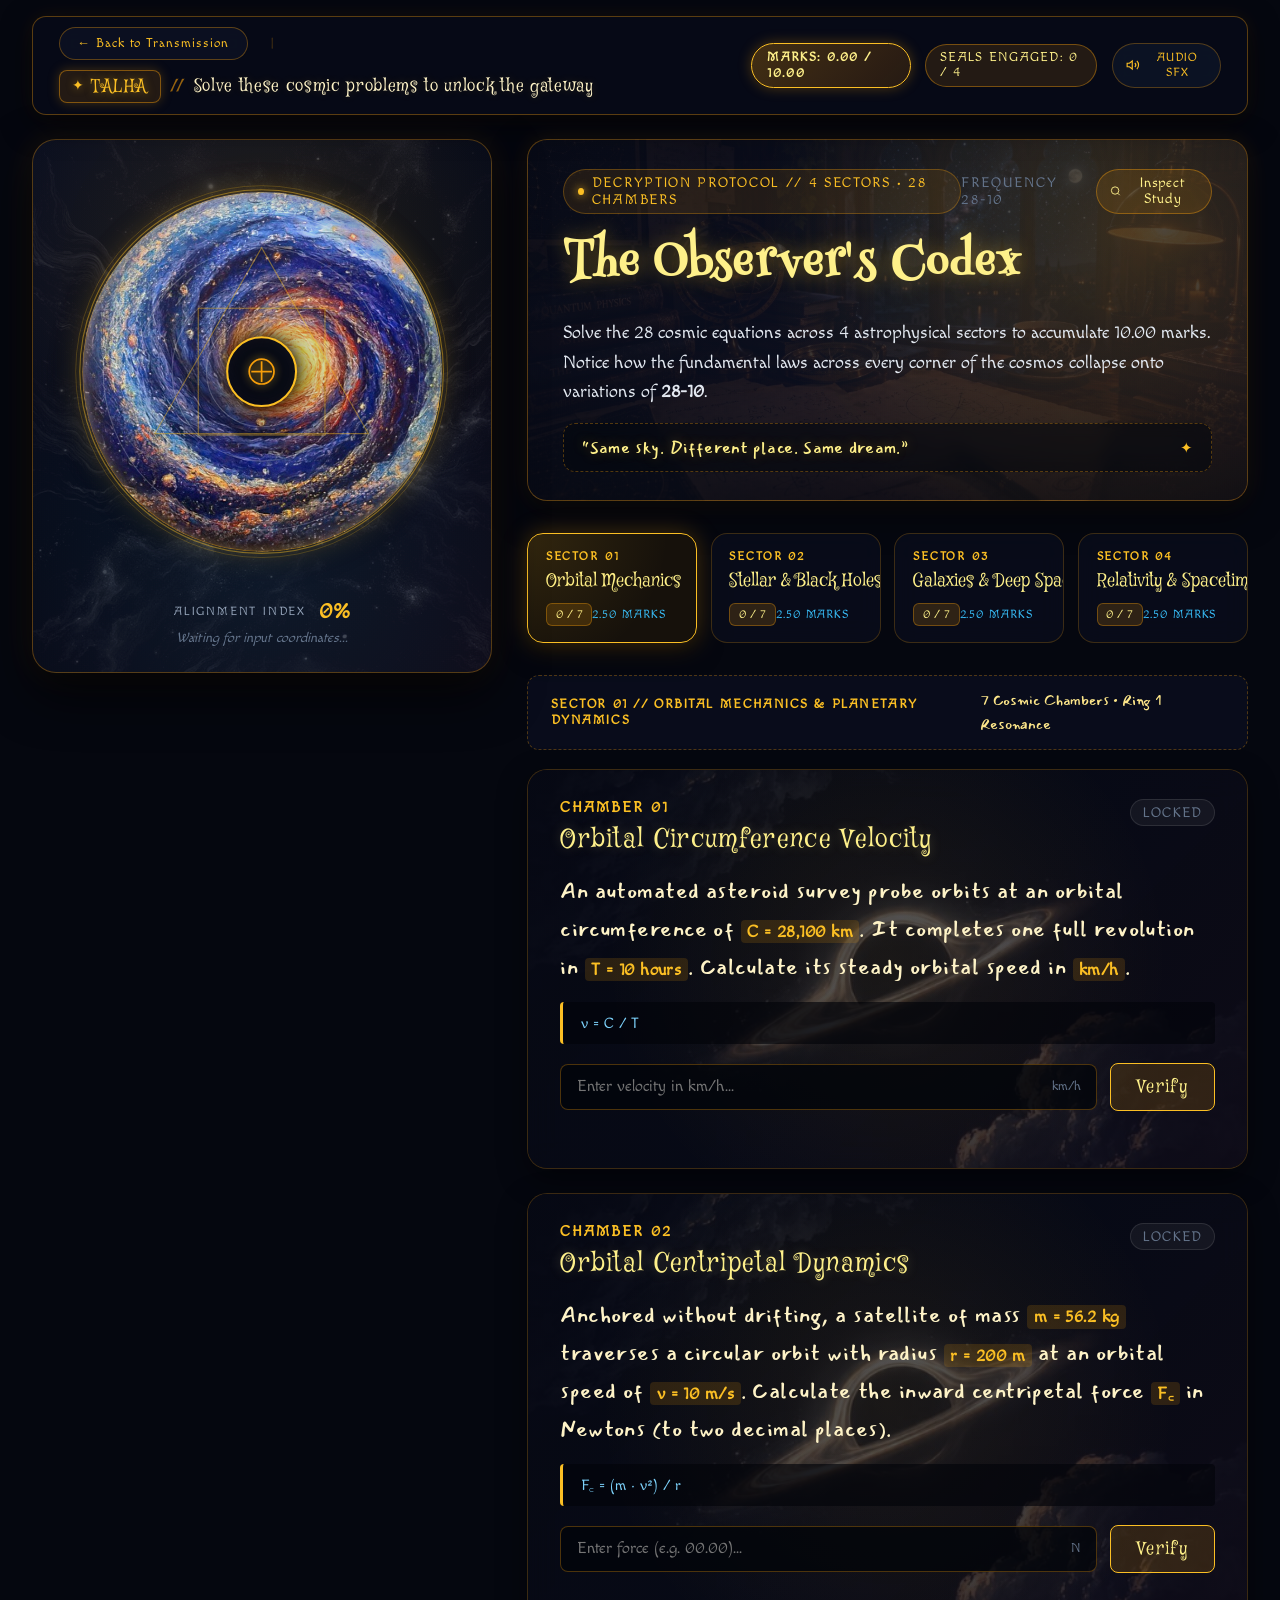
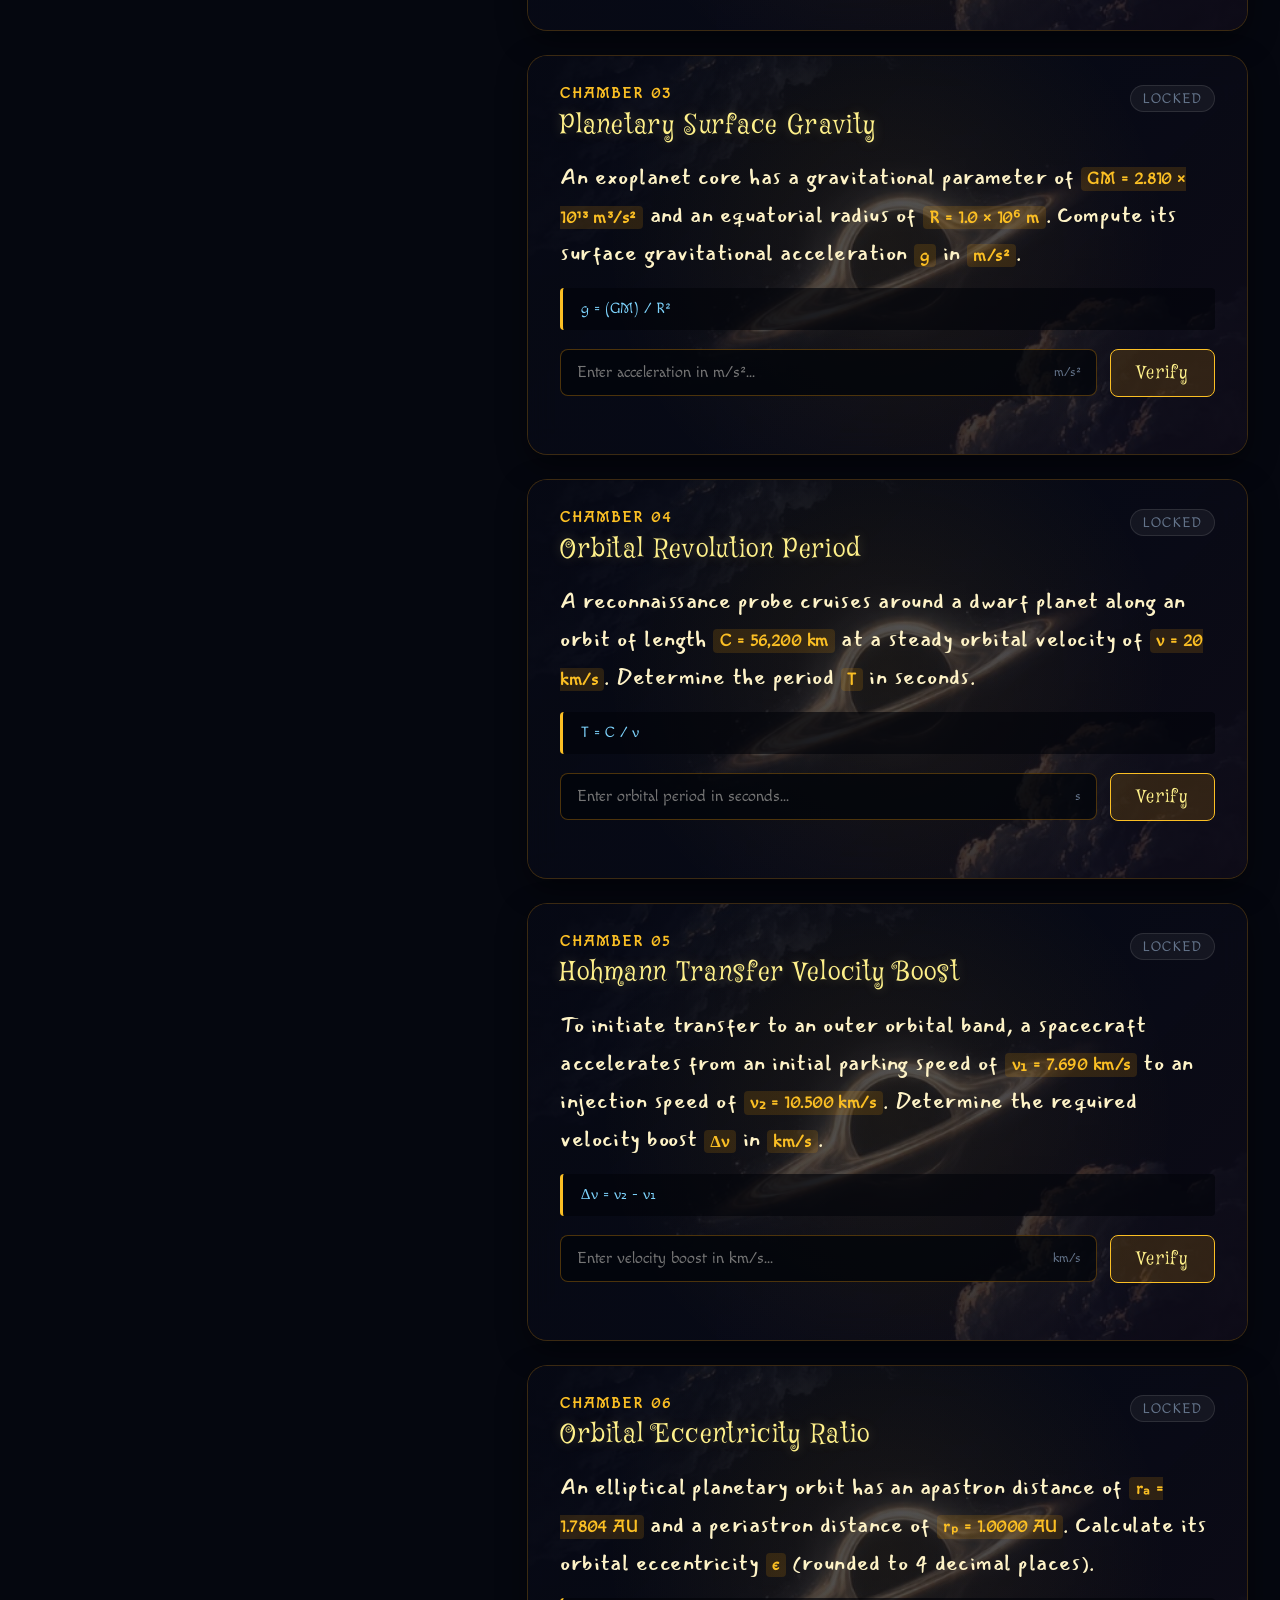
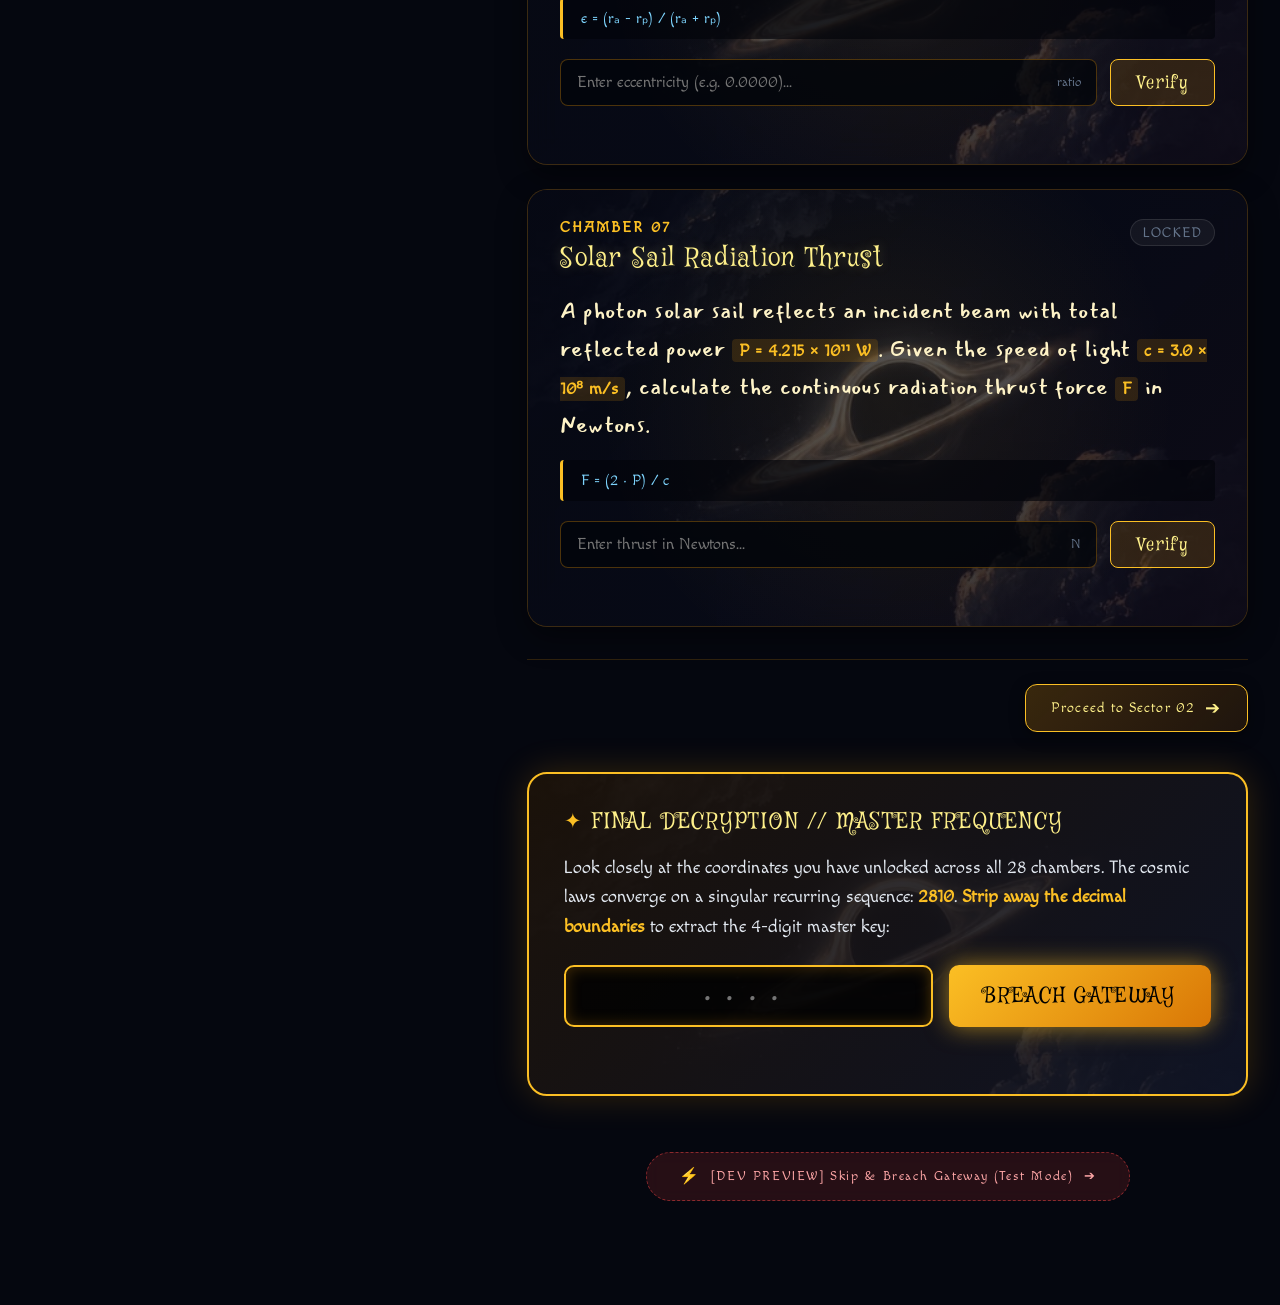
==== gateway.html @ 6a5e5385 "Initial commit" ====
<!DOCTYPE html>
<html lang="en">
<head>
  <meta charset="UTF-8">
  <meta name="viewport" content="width=device-width, initial-scale=1.0">
  <title>Quantum Gateway // The Observer's Codex</title>

  <!-- Google Fonts: Eater, Mansalva, Henny Penny, Mystery Quest, Macondo, Almendra -->
  <link rel="preconnect" href="https://fonts.googleapis.com">
  <link rel="preconnect" href="https://fonts.gstatic.com" crossorigin>
  <link href="https://fonts.googleapis.com/css2?family=Almendra:ital,wght@0,400;0,700;1,400&family=Cinzel:wght@400;600;700&family=Cinzel+Decorative:wght@700&family=Eater&family=Henny+Penny&family=Macondo&family=Mansalva&family=Mystery+Quest&family=Orbitron:wght@500;700&display=swap" rel="stylesheet">

  <link rel="stylesheet" href="style.css">
</head>
<body class="page-gateway-body">

  <!-- ========================================================
       SCREEN GUARD (DESKTOP & LAPTOP ONLY)
       ======================================================== -->
  <div id="screen-guard" class="screen-guard">
    <div class="guard-card">
      <div class="guard-icon">
        <svg viewBox="0 0 24 24" fill="none" stroke="currentColor" stroke-width="1.6">
          <rect x="2" y="3" width="20" height="14" rx="2" ry="2"></rect>
          <line x1="8" y1="21" x2="16" y2="21"></line>
          <line x1="12" y1="17" x2="12" y2="21"></line>
        </svg>
      </div>
      <div class="guard-tag">[ DESKTOP FREQUENCY REQUIRED ]</div>
      <h2 class="guard-title">Open in your PC or Laptop</h2>
      <p class="guard-desc">
        This transmission contains multi-dimensional coordinate grids and quantum calculations engineered exclusively for a widescreen display.
      </p>
      <p class="guard-sub">Please switch to your computer or laptop to access the gateway.</p>
    </div>
  </div>

  <!-- Background Canvas for Atmospheric Starfield & Nebulae -->
  <canvas id="cosmic-canvas"></canvas>

  <!-- ========================================================
       TOP SYSTEM HEADER WITH BACK NAVIGATION (STICKY)
       ======================================================== -->
  <header class="gateway-header">
    <div class="header-left">
      <a href="index.html" class="btn-back-nav">
        <span>← Back to Transmission</span>
      </a>
      <span class="system-divider">|</span>
      <div class="header-directive">
        <span class="directive-tag"><span class="target-glyph">✦</span> TALHA</span>
        <span class="directive-sep">//</span>
        <span class="directive-text">Solve these cosmic problems to unlock the gateway</span>
      </div>
    </div>
    <div class="header-right">
      <span class="badge-marks" id="badge-marks">MARKS: 0.00 / 10.00</span>
      <span class="badge-seals" id="badge-seals">SEALS ENGAGED: 0 / 4</span>
      <!-- Ambient Sound & SFX Audio Toggle Inside Header -->
      <button id="audio-toggle" class="audio-toggle header-audio" aria-label="Toggle Sound">
        <svg id="sound-icon-on" class="sound-icon" viewBox="0 0 24 24" fill="none" stroke="currentColor" stroke-width="2">
          <polygon points="11 5 6 9 2 9 2 15 6 15 11 19 11 5"></polygon>
          <path d="M19.07 4.93a10 10 0 0 1 0 14.14M15.54 8.46a5 5 0 0 1 0 7.07"></path>
        </svg>
        <svg id="sound-icon-off" class="sound-icon hidden" viewBox="0 0 24 24" fill="none" stroke="currentColor" stroke-width="2">
          <polygon points="11 5 6 9 2 9 2 15 6 15 11 19 11 5"></polygon>
          <line x1="23" y1="9" x2="17" y2="15"></line>
          <line x1="17" y1="9" x2="23" y2="15"></line>
        </svg>
        <span class="audio-label">AUDIO SFX</span>
      </button>
    </div>
  </header>

  <!-- ========================================================
       MAIN SPLIT-SCREEN LAYOUT
       ======================================================== -->
  <main class="gateway-main">
    <div class="split-layout">
      
      <!-- ================= LEFT PANE: THE STICKY VISUAL STARGATE LOCK ================= -->
      <aside class="left-pane" id="sticky-left-pane">
        <div class="lock-visual-wrapper">
          
          <div class="stargate-stage">
            <!-- Swirling Painted Galaxy Vortex in Core -->
            <div class="vortex-frame">
              <img src="assets/cosmic-vortex.jpg" alt="Cosmic Vortex" id="vortex-art" class="vortex-art">
              <div class="vortex-mask-vignette"></div>
              <div class="stargate-glass-sheen"></div>
            </div>

            <!-- Concentric Stargate / Orbital Dial SVG overlaid on top -->
            <svg id="stargate-svg" class="stargate-svg" viewBox="0 0 600 600">
              <defs>
                <radialGradient id="core-glow" cx="50%" cy="50%" r="50%">
                  <stop offset="0%" stop-color="#fbbf24" stop-opacity="0.95" />
                  <stop offset="40%" stop-color="#d97706" stop-opacity="0.6" />
                  <stop offset="100%" stop-color="#1e1b4b" stop-opacity="0" />
                </radialGradient>
              </defs>

              <!-- Outer Celestial Coordinate Ring (Clean Solid Rings - No Dotted Lines) -->
              <circle cx="300" cy="300" r="270" class="ring-track-outer" />
              <circle cx="300" cy="300" r="264" class="ring-track" />

              <!-- Ring 1: Cosmic Expansion (Hubble) -->
              <g id="ring-1" class="stargate-ring ring-dormant" data-ring="1">
                <circle cx="300" cy="300" r="230" class="ring-path" />
                <circle cx="300" cy="300" r="230" class="ring-progress" stroke-dasharray="1445" stroke-dashoffset="1445" />
              </g>

              <!-- Ring 2: Orbital Centripetal Dynamics -->
              <g id="ring-2" class="stargate-ring ring-dormant" data-ring="2">
                <circle cx="300" cy="300" r="180" class="ring-path" />
                <circle cx="300" cy="300" r="180" class="ring-progress" stroke-dasharray="1131" stroke-dashoffset="1131" />
                <polygon points="300,120 455,390 145,390" class="ring-geometry" />
              </g>

              <!-- Ring 3: Quantum Flux Lattice -->
              <g id="ring-3" class="stargate-ring ring-dormant" data-ring="3">
                <circle cx="300" cy="300" r="130" class="ring-path" />
                <circle cx="300" cy="300" r="130" class="ring-progress" stroke-dasharray="816" stroke-dashoffset="816" />
                <rect x="208" y="208" width="184" height="184" class="ring-geometry square-geom" />
              </g>

              <!-- Ring 4 / Core: Resonance Dial -->
              <g id="ring-4" class="stargate-ring ring-dormant" data-ring="4">
                <circle cx="300" cy="300" r="80" class="ring-path" />
                <circle cx="300" cy="300" r="80" class="ring-progress" stroke-dasharray="502" stroke-dashoffset="502" />
              </g>

              <!-- Central Core Vault Gate -->
              <circle id="core-light" cx="300" cy="300" r="50" class="core-locked" />
              <g id="core-icon" class="core-icon">
                <circle cx="300" cy="300" r="18" fill="none" stroke="#f59e0b" stroke-width="2.5" />
                <line x1="300" y1="285" x2="300" y2="315" stroke="#f59e0b" stroke-width="2.5" />
                <line x1="285" y1="300" x2="315" y2="300" stroke="#f59e0b" stroke-width="2.5" />
              </g>
            </svg>
          </div>

          <!-- Dynamic Readout Below Lock -->
          <div class="lock-readout">
            <div class="readout-dial">
              <span class="readout-label">ALIGNMENT INDEX</span>
              <span id="readout-percent" class="readout-value">0%</span>
            </div>
            <div class="readout-status">
              <p id="readout-text" class="readout-hint">Waiting for input coordinates...</p>
            </div>
          </div>
        </div>
      </aside>

      <!-- ================= RIGHT PANE: THE OBSERVER'S NOTEBOOK ================= -->
      <section class="right-pane">
        <div class="notebook-wrapper">
          
          <!-- SECTION HEADLINE CARD (The Observer's Study Header) -->
          <div class="notebook-header-card">
            <div class="notebook-header-top">
              <div class="notebook-badge">
                <span class="pulse-dot"></span>
                <span>DECRYPTION PROTOCOL // 4 SECTORS • 28 CHAMBERS</span>
              </div>
              <div class="header-actions">
                <span class="codex-tag">FREQUENCY 28-10</span>
                <button id="btn-inspect-desk" class="btn-inspect-desk" title="Inspect Observer's Study & Field Notes">
                  <svg viewBox="0 0 24 24" fill="none" stroke="currentColor" stroke-width="2" width="14" height="14">
                    <circle cx="11" cy="11" r="8"></circle>
                    <line x1="21" y1="21" x2="16.65" y2="16.65"></line>
                  </svg>
                  <span>Inspect Study</span>
                </button>
              </div>
            </div>
            <h2 class="notebook-title">The Observer's Codex</h2>
            <p class="notebook-subtitle">
              Solve the 28 cosmic equations across 4 astrophysical sectors to accumulate 10.00 marks.
              Notice how the fundamental laws across every corner of the cosmos collapse onto variations of <strong>28-10</strong>.
            </p>
            <div class="codex-inscription-bar">
              <span class="inscription-quote">“Same sky. Different place. Same dream.”</span>
              <span class="inscription-glyph">✦</span>
            </div>
          </div>

          <!-- SECTOR NAVIGATION TABS -->
          <div class="sector-nav-container">
            <div class="sector-tabs" role="tablist">
              <button class="sector-tab active" data-sector="1" role="tab" id="tab-sector-1">
                <span class="sector-tab-num">SECTOR 01</span>
                <span class="sector-tab-title">Orbital Mechanics</span>
                <div class="sector-tab-footer">
                  <span class="sector-tab-badge" id="sector-badge-1">0 / 7</span>
                  <span class="sector-tab-mark">2.50 MARKS</span>
                </div>
              </button>
              <button class="sector-tab" data-sector="2" role="tab" id="tab-sector-2">
                <span class="sector-tab-num">SECTOR 02</span>
                <span class="sector-tab-title">Stellar & Black Holes</span>
                <div class="sector-tab-footer">
                  <span class="sector-tab-badge" id="sector-badge-2">0 / 7</span>
                  <span class="sector-tab-mark">2.50 MARKS</span>
                </div>
              </button>
              <button class="sector-tab" data-sector="3" role="tab" id="tab-sector-3">
                <span class="sector-tab-num">SECTOR 03</span>
                <span class="sector-tab-title">Galaxies & Deep Space</span>
                <div class="sector-tab-footer">
                  <span class="sector-tab-badge" id="sector-badge-3">0 / 7</span>
                  <span class="sector-tab-mark">2.50 MARKS</span>
                </div>
              </button>
              <button class="sector-tab" data-sector="4" role="tab" id="tab-sector-4">
                <span class="sector-tab-num">SECTOR 04</span>
                <span class="sector-tab-title">Relativity & Spacetime</span>
                <div class="sector-tab-footer">
                  <span class="sector-tab-badge" id="sector-badge-4">0 / 7</span>
                  <span class="sector-tab-mark">2.50 MARKS</span>
                </div>
              </button>
            </div>
          </div>

          <!-- ================= SECTOR 1: ORBITAL MECHANICS (CARDS 1 - 7) ================= -->
          <div class="sector-panel active" id="sector-panel-1">
            <div class="sector-intro-bar">
              <span class="sector-intro-tag">SECTOR 01 // ORBITAL MECHANICS & PLANETARY DYNAMICS</span>
              <span class="sector-intro-desc">7 Cosmic Chambers • Ring 1 Resonance</span>
            </div>
            <div class="puzzle-stack">

              <!-- PUZZLE 1 -->
              <div class="puzzle-card" id="card-1">
                <div class="card-top">
                  <div class="card-header-info">
                    <span class="card-id">CHAMBER 01</span>
                    <h3 class="card-headline">Orbital Circumference Velocity</h3>
                  </div>
                  <span class="card-status-badge" id="badge-1">LOCKED</span>
                </div>
                <div class="card-body">
                  <p class="puzzle-question">
                    An automated asteroid survey probe orbits at an orbital circumference of 
                    <span class="hl">C = 28,100 km</span>. It completes one full revolution in 
                    <span class="hl">T = 10 hours</span>. Calculate its steady orbital speed in <span class="hl">km/h</span>.
                  </p>
                  <div class="formula-box">
                    <code>v = C / T</code>
                  </div>
                </div>
                <div class="card-input-row">
                  <div class="input-wrap">
                    <input type="text" id="input-1" placeholder="Enter velocity in km/h..." autocomplete="off">
                    <span class="unit-tag">km/h</span>
                  </div>
                  <button class="btn-verify" data-puzzle="1">Verify</button>
                </div>
                <div class="card-feedback" id="feedback-1"></div>
              </div>

              <!-- PUZZLE 2 -->
              <div class="puzzle-card" id="card-2">
                <div class="card-top">
                  <div class="card-header-info">
                    <span class="card-id">CHAMBER 02</span>
                    <h3 class="card-headline">Orbital Centripetal Dynamics</h3>
                  </div>
                  <span class="card-status-badge" id="badge-2">LOCKED</span>
                </div>
                <div class="card-body">
                  <p class="puzzle-question">
                    Anchored without drifting, a satellite of mass <span class="hl">m = 56.2 kg</span> traverses a circular orbit 
                    with radius <span class="hl">r = 200 m</span> at an orbital speed of <span class="hl">v = 10 m/s</span>. 
                    Calculate the inward centripetal force <span class="hl">F꜀</span> in Newtons (to two decimal places).
                  </p>
                  <div class="formula-box">
                    <code>F꜀ = (m · v²) / r</code>
                  </div>
                </div>
                <div class="card-input-row">
                  <div class="input-wrap">
                    <input type="text" id="input-2" placeholder="Enter force (e.g. 00.00)..." autocomplete="off">
                    <span class="unit-tag">N</span>
                  </div>
                  <button class="btn-verify" data-puzzle="2">Verify</button>
                </div>
                <div class="card-feedback" id="feedback-2"></div>
              </div>

              <!-- PUZZLE 3 -->
              <div class="puzzle-card" id="card-3">
                <div class="card-top">
                  <div class="card-header-info">
                    <span class="card-id">CHAMBER 03</span>
                    <h3 class="card-headline">Planetary Surface Gravity</h3>
                  </div>
                  <span class="card-status-badge" id="badge-3">LOCKED</span>
                </div>
                <div class="card-body">
                  <p class="puzzle-question">
                    An exoplanet core has a gravitational parameter of <span class="hl">GM = 2.810 × 10¹³ m³/s²</span> and an equatorial radius of 
                    <span class="hl">R = 1.0 × 10⁶ m</span>. Compute its surface gravitational acceleration <span class="hl">g</span> in <span class="hl">m/s²</span>.
                  </p>
                  <div class="formula-box">
                    <code>g = (GM) / R²</code>
                  </div>
                </div>
                <div class="card-input-row">
                  <div class="input-wrap">
                    <input type="text" id="input-3" placeholder="Enter acceleration in m/s²..." autocomplete="off">
                    <span class="unit-tag">m/s²</span>
                  </div>
                  <button class="btn-verify" data-puzzle="3">Verify</button>
                </div>
                <div class="card-feedback" id="feedback-3"></div>
              </div>

              <!-- PUZZLE 4 -->
              <div class="puzzle-card" id="card-4">
                <div class="card-top">
                  <div class="card-header-info">
                    <span class="card-id">CHAMBER 04</span>
                    <h3 class="card-headline">Orbital Revolution Period</h3>
                  </div>
                  <span class="card-status-badge" id="badge-4">LOCKED</span>
                </div>
                <div class="card-body">
                  <p class="puzzle-question">
                    A reconnaissance probe cruises around a dwarf planet along an orbit of length <span class="hl">C = 56,200 km</span> 
                    at a steady orbital velocity of <span class="hl">v = 20 km/s</span>. Determine the period <span class="hl">T</span> in seconds.
                  </p>
                  <div class="formula-box">
                    <code>T = C / v</code>
                  </div>
                </div>
                <div class="card-input-row">
                  <div class="input-wrap">
                    <input type="text" id="input-4" placeholder="Enter orbital period in seconds..." autocomplete="off">
                    <span class="unit-tag">s</span>
                  </div>
                  <button class="btn-verify" data-puzzle="4">Verify</button>
                </div>
                <div class="card-feedback" id="feedback-4"></div>
              </div>

              <!-- PUZZLE 5 -->
              <div class="puzzle-card" id="card-5">
                <div class="card-top">
                  <div class="card-header-info">
                    <span class="card-id">CHAMBER 05</span>
                    <h3 class="card-headline">Hohmann Transfer Velocity Boost</h3>
                  </div>
                  <span class="card-status-badge" id="badge-5">LOCKED</span>
                </div>
                <div class="card-body">
                  <p class="puzzle-question">
                    To initiate transfer to an outer orbital band, a spacecraft accelerates from an initial parking speed of 
                    <span class="hl">v₁ = 7.690 km/s</span> to an injection speed of <span class="hl">v₂ = 10.500 km/s</span>. 
                    Determine the required velocity boost <span class="hl">Δv</span> in <span class="hl">km/s</span>.
                  </p>
                  <div class="formula-box">
                    <code>Δv = v₂ - v₁</code>
                  </div>
                </div>
                <div class="card-input-row">
                  <div class="input-wrap">
                    <input type="text" id="input-5" placeholder="Enter velocity boost in km/s..." autocomplete="off">
                    <span class="unit-tag">km/s</span>
                  </div>
                  <button class="btn-verify" data-puzzle="5">Verify</button>
                </div>
                <div class="card-feedback" id="feedback-5"></div>
              </div>

              <!-- PUZZLE 6 -->
              <div class="puzzle-card" id="card-6">
                <div class="card-top">
                  <div class="card-header-info">
                    <span class="card-id">CHAMBER 06</span>
                    <h3 class="card-headline">Orbital Eccentricity Ratio</h3>
                  </div>
                  <span class="card-status-badge" id="badge-6">LOCKED</span>
                </div>
                <div class="card-body">
                  <p class="puzzle-question">
                    An elliptical planetary orbit has an apastron distance of <span class="hl">rₐ = 1.7804 AU</span> 
                    and a periastron distance of <span class="hl">rₚ = 1.0000 AU</span>. Calculate its orbital eccentricity 
                    <span class="hl">e</span> (rounded to 4 decimal places).
                  </p>
                  <div class="formula-box">
                    <code>e = (rₐ - rₚ) / (rₐ + rₚ)</code>
                  </div>
                </div>
                <div class="card-input-row">
                  <div class="input-wrap">
                    <input type="text" id="input-6" placeholder="Enter eccentricity (e.g. 0.0000)..." autocomplete="off">
                    <span class="unit-tag">ratio</span>
                  </div>
                  <button class="btn-verify" data-puzzle="6">Verify</button>
                </div>
                <div class="card-feedback" id="feedback-6"></div>
              </div>

              <!-- PUZZLE 7 -->
              <div class="puzzle-card" id="card-7">
                <div class="card-top">
                  <div class="card-header-info">
                    <span class="card-id">CHAMBER 07</span>
                    <h3 class="card-headline">Solar Sail Radiation Thrust</h3>
                  </div>
                  <span class="card-status-badge" id="badge-7">LOCKED</span>
                </div>
                <div class="card-body">
                  <p class="puzzle-question">
                    A photon solar sail reflects an incident beam with total reflected power <span class="hl">P = 4.215 × 10¹¹ W</span>. 
                    Given the speed of light <span class="hl">c = 3.0 × 10⁸ m/s</span>, calculate the continuous radiation thrust force <span class="hl">F</span> in Newtons.
                  </p>
                  <div class="formula-box">
                    <code>F = (2 · P) / c</code>
                  </div>
                </div>
                <div class="card-input-row">
                  <div class="input-wrap">
                    <input type="text" id="input-7" placeholder="Enter thrust in Newtons..." autocomplete="off">
                    <span class="unit-tag">N</span>
                  </div>
                  <button class="btn-verify" data-puzzle="7">Verify</button>
                </div>
                <div class="card-feedback" id="feedback-7"></div>
              </div>

            </div>

            <div class="sector-navigation-controls">
              <div></div>
              <button class="btn-nav-sector" data-next-sector="2">
                <span>Proceed to Sector 02</span>
                <span class="btn-arrow">➔</span>
              </button>
            </div>
          </div>

          <!-- ================= SECTOR 2: STELLAR ASTROPHYSICS & BLACK HOLES (CARDS 8 - 14) ================= -->
          <div class="sector-panel" id="sector-panel-2">
            <div class="sector-intro-bar">
              <span class="sector-intro-tag">SECTOR 02 // STELLAR ASTROPHYSICS & BLACK HOLES</span>
              <span class="sector-intro-desc">7 Cosmic Chambers • Ring 2 Resonance</span>
            </div>
            <div class="puzzle-stack">

              <!-- PUZZLE 8 -->
              <div class="puzzle-card" id="card-8">
                <div class="card-top">
                  <div class="card-header-info">
                    <span class="card-id">CHAMBER 08</span>
                    <h3 class="card-headline">Schwarzschild Event Horizon</h3>
                  </div>
                  <span class="card-status-badge" id="badge-8">LOCKED</span>
                </div>
                <div class="card-body">
                  <p class="puzzle-question">
                    A supermassive black hole candidate has a mass of <span class="hl">M = 946.13 M_⊙</span>. 
                    Using the Schwarzschild proportionality constant <span class="hl">k = 2.97 km/M_⊙</span>, determine its event horizon radius <span class="hl">Rₛ</span> in <span class="hl">km</span>.
                  </p>
                  <div class="formula-box">
                    <code>Rₛ = k · M</code>
                  </div>
                </div>
                <div class="card-input-row">
                  <div class="input-wrap">
                    <input type="text" id="input-8" placeholder="Enter radius in km..." autocomplete="off">
                    <span class="unit-tag">km</span>
                  </div>
                  <button class="btn-verify" data-puzzle="8">Verify</button>
                </div>
                <div class="card-feedback" id="feedback-8"></div>
              </div>

              <!-- PUZZLE 9 -->
              <div class="puzzle-card" id="card-9">
                <div class="card-top">
                  <div class="card-header-info">
                    <span class="card-id">CHAMBER 09</span>
                    <h3 class="card-headline">Stefan-Boltzmann Luminosity Factor</h3>
                  </div>
                  <span class="card-status-badge" id="badge-9">LOCKED</span>
                </div>
                <div class="card-body">
                  <p class="puzzle-question">
                    A pulsating giant star has expanded to a radius of <span class="hl">R = 5.301 R_⊙</span> 
                    while maintaining its baseline solar surface temperature (<span class="hl">T = 1.0 T_⊙</span>). 
                    By what factor has its luminosity increased compared to the Sun? (Round to 2 decimal places).
                  </p>
                  <div class="formula-box">
                    <code>L / L_⊙ = (R / R_⊙)² · (T / T_⊙)⁴</code>
                  </div>
                </div>
                <div class="card-input-row">
                  <div class="input-wrap">
                    <input type="text" id="input-9" placeholder="Enter luminosity ratio..." autocomplete="off">
                    <span class="unit-tag">ratio</span>
                  </div>
                  <button class="btn-verify" data-puzzle="9">Verify</button>
                </div>
                <div class="card-feedback" id="feedback-9"></div>
              </div>

              <!-- PUZZLE 10 -->
              <div class="puzzle-card" id="card-10">
                <div class="card-top">
                  <div class="card-header-info">
                    <span class="card-id">CHAMBER 10</span>
                    <h3 class="card-headline">Wien's Peak Stellar Wavelength</h3>
                  </div>
                  <span class="card-status-badge" id="badge-10">LOCKED</span>
                </div>
                <div class="card-body">
                  <p class="puzzle-question">
                    A luminous white star shines with a surface temperature of <span class="hl">T = 10,313 K</span>. 
                    Given Wien's displacement constant <span class="hl">b = 2.898 × 10⁶ nm·K</span>, compute its peak radiation wavelength <span class="hl">λ_max</span> in nanometers.
                  </p>
                  <div class="formula-box">
                    <code>λ_max = b / T</code>
                  </div>
                </div>
                <div class="card-input-row">
                  <div class="input-wrap">
                    <input type="text" id="input-10" placeholder="Enter wavelength in nm..." autocomplete="off">
                    <span class="unit-tag">nm</span>
                  </div>
                  <button class="btn-verify" data-puzzle="10">Verify</button>
                </div>
                <div class="card-feedback" id="feedback-10"></div>
              </div>

              <!-- PUZZLE 11 -->
              <div class="puzzle-card" id="card-11">
                <div class="card-top">
                  <div class="card-header-info">
                    <span class="card-id">CHAMBER 11</span>
                    <h3 class="card-headline">Stellar Nuclear Fusion Energy</h3>
                  </div>
                  <span class="card-status-badge" id="badge-11">LOCKED</span>
                </div>
                <div class="card-body">
                  <p class="puzzle-question">
                    In a stellar core reaction, an infinitesimal mass of <span class="hl">m = 3.122 × 10⁻¹⁶ kg</span> 
                    is converted into radiant energy. Taking <span class="hl">c = 3.0 × 10⁸ m/s</span> (<span class="hl">c² = 9.0 × 10¹⁶ m²/s²</span>), 
                    find the released energy <span class="hl">E</span> in Joules.
                  </p>
                  <div class="formula-box">
                    <code>E = m · c²</code>
                  </div>
                </div>
                <div class="card-input-row">
                  <div class="input-wrap">
                    <input type="text" id="input-11" placeholder="Enter energy in Joules..." autocomplete="off">
                    <span class="unit-tag">J</span>
                  </div>
                  <button class="btn-verify" data-puzzle="11">Verify</button>
                </div>
                <div class="card-feedback" id="feedback-11"></div>
              </div>

              <!-- PUZZLE 12 -->
              <div class="puzzle-card" id="card-12">
                <div class="card-top">
                  <div class="card-header-info">
                    <span class="card-id">CHAMBER 12</span>
                    <h3 class="card-headline">Neutron Star Gravitational Redshift</h3>
                  </div>
                  <span class="card-status-badge" id="badge-12">LOCKED</span>
                </div>
                <div class="card-body">
                  <p class="puzzle-question">
                    An emission line of wavelength <span class="hl">λ₀ = 10.0 nm</span> escapes from the deep gravitational well 
                    of a neutron star with redshift parameter <span class="hl">z = 0.2810</span>. Calculate the wavelength shift <span class="hl">Δλ</span> in <span class="hl">nm</span>.
                  </p>
                  <div class="formula-box">
                    <code>Δλ = z · λ₀</code>
                  </div>
                </div>
                <div class="card-input-row">
                  <div class="input-wrap">
                    <input type="text" id="input-12" placeholder="Enter wavelength shift in nm..." autocomplete="off">
                    <span class="unit-tag">nm</span>
                  </div>
                  <button class="btn-verify" data-puzzle="12">Verify</button>
                </div>
                <div class="card-feedback" id="feedback-12"></div>
              </div>

              <!-- PUZZLE 13 -->
              <div class="puzzle-card" id="card-13">
                <div class="card-top">
                  <div class="card-header-info">
                    <span class="card-id">CHAMBER 13</span>
                    <h3 class="card-headline">Stellar Radiant Flux Intensity</h3>
                  </div>
                  <span class="card-status-badge" id="badge-13">LOCKED</span>
                </div>
                <div class="card-body">
                  <p class="puzzle-question">
                    A young open star cluster emits a total radiation power of <span class="hl">L = 3.5312 × 10¹⁴ W</span> 
                    across an enclosing sphere with total surface area <span class="hl">A = 1.2566 × 10¹¹ m²</span>. Calculate the radiant energy flux <span class="hl">F</span> in <span class="hl">W/m²</span>.
                  </p>
                  <div class="formula-box">
                    <code>F = L / A</code>
                  </div>
                </div>
                <div class="card-input-row">
                  <div class="input-wrap">
                    <input type="text" id="input-13" placeholder="Enter flux in W/m²..." autocomplete="off">
                    <span class="unit-tag">W/m²</span>
                  </div>
                  <button class="btn-verify" data-puzzle="13">Verify</button>
                </div>
                <div class="card-feedback" id="feedback-13"></div>
              </div>

              <!-- PUZZLE 14 -->
              <div class="puzzle-card" id="card-14">
                <div class="card-top">
                  <div class="card-header-info">
                    <span class="card-id">CHAMBER 14</span>
                    <h3 class="card-headline">Pulsar Spin Harmonic Period</h3>
                  </div>
                  <span class="card-status-badge" id="badge-14">LOCKED</span>
                </div>
                <div class="card-body">
                  <p class="puzzle-question">
                    A magnetized pulsar sweeps its celestial beam at an angular speed of <span class="hl">ω = 2.236 rad/s</span>. 
                    Determine the exact period of one revolution <span class="hl">T</span> in seconds (taking <span class="hl">π ≈ 3.1416</span>).
                  </p>
                  <div class="formula-box">
                    <code>T = (2π) / ω</code>
                  </div>
                </div>
                <div class="card-input-row">
                  <div class="input-wrap">
                    <input type="text" id="input-14" placeholder="Enter period in seconds..." autocomplete="off">
                    <span class="unit-tag">s</span>
                  </div>
                  <button class="btn-verify" data-puzzle="14">Verify</button>
                </div>
                <div class="card-feedback" id="feedback-14"></div>
              </div>

            </div>

            <div class="sector-navigation-controls">
              <button class="btn-nav-sector btn-nav-prev" data-prev-sector="1">
                <span class="btn-arrow">←</span>
                <span>Back to Sector 01</span>
              </button>
              <button class="btn-nav-sector" data-next-sector="3">
                <span>Proceed to Sector 03</span>
                <span class="btn-arrow">➔</span>
              </button>
            </div>
          </div>

          <!-- ================= SECTOR 3: GALAXIES & COSMOLOGY (CARDS 15 - 21) ================= -->
          <div class="sector-panel" id="sector-panel-3">
            <div class="sector-intro-bar">
              <span class="sector-intro-tag">SECTOR 03 // DEEP SPACE & COSMIC EXPANSION</span>
              <span class="sector-intro-desc">7 Cosmic Chambers • Ring 3 Resonance</span>
            </div>
            <div class="puzzle-stack">

              <!-- PUZZLE 15 -->
              <div class="puzzle-card" id="card-15">
                <div class="card-top">
                  <div class="card-header-info">
                    <span class="card-id">CHAMBER 15</span>
                    <h3 class="card-headline">Galactic Expansion Velocity</h3>
                  </div>
                  <span class="card-status-badge" id="badge-15">LOCKED</span>
                </div>
                <div class="card-body">
                  <p class="puzzle-question">
                    The fabric of space stretches relentlessly. A distant cluster lies at an astronomical distance of 
                    <span class="hl">d = 40.0 Mpc</span>. Given the local Hubble parameter is 
                    <span class="hl">H₀ = 70.25 km/s/Mpc</span>, what is the recessional velocity of this cluster in <span class="hl">km/s</span>?
                  </p>
                  <div class="formula-box">
                    <code>v = H₀ · d</code>
                  </div>
                </div>
                <div class="card-input-row">
                  <div class="input-wrap">
                    <input type="text" id="input-15" placeholder="Enter velocity in km/s..." autocomplete="off">
                    <span class="unit-tag">km/s</span>
                  </div>
                  <button class="btn-verify" data-puzzle="15">Verify</button>
                </div>
                <div class="card-feedback" id="feedback-15"></div>
              </div>

              <!-- PUZZLE 16 -->
              <div class="puzzle-card" id="card-16">
                <div class="card-top">
                  <div class="card-header-info">
                    <span class="card-id">CHAMBER 16</span>
                    <h3 class="card-headline">Quasar Cosmological Redshift</h3>
                  </div>
                  <span class="card-status-badge" id="badge-16">LOCKED</span>
                </div>
                <div class="card-body">
                  <p class="puzzle-question">
                    A Lyman-alpha spectral line from an ancient quasar, originally emitted at <span class="hl">λ₀ = 121.6 nm</span>, 
                    is observed redshifted to <span class="hl">λ = 463.3 nm</span>. Determine the cosmological redshift parameter <span class="hl">z</span> (to 3 decimal places).
                  </p>
                  <div class="formula-box">
                    <code>z = (λ - λ₀) / λ₀</code>
                  </div>
                </div>
                <div class="card-input-row">
                  <div class="input-wrap">
                    <input type="text" id="input-16" placeholder="Enter redshift parameter z..." autocomplete="off">
                    <span class="unit-tag">z</span>
                  </div>
                  <button class="btn-verify" data-puzzle="16">Verify</button>
                </div>
                <div class="card-feedback" id="feedback-16"></div>
              </div>

              <!-- PUZZLE 17 -->
              <div class="puzzle-card" id="card-17">
                <div class="card-top">
                  <div class="card-header-info">
                    <span class="card-id">CHAMBER 17</span>
                    <h3 class="card-headline">Standard Candle Distance</h3>
                  </div>
                  <span class="card-status-badge" id="badge-17">LOCKED</span>
                </div>
                <div class="card-body">
                  <p class="puzzle-question">
                    A Type Ia supernova in a remote galaxy has an observed recessional speed of <span class="hl">v = 1967.0 km/s</span>. 
                    With Hubble constant <span class="hl">H₀ = 70.0 km/s/Mpc</span>, compute the distance to the host galaxy <span class="hl">d</span> in <span class="hl">Mpc</span>.
                  </p>
                  <div class="formula-box">
                    <code>d = v / H₀</code>
                  </div>
                </div>
                <div class="card-input-row">
                  <div class="input-wrap">
                    <input type="text" id="input-17" placeholder="Enter distance in Mpc..." autocomplete="off">
                    <span class="unit-tag">Mpc</span>
                  </div>
                  <button class="btn-verify" data-puzzle="17">Verify</button>
                </div>
                <div class="card-feedback" id="feedback-17"></div>
              </div>

              <!-- PUZZLE 18 -->
              <div class="puzzle-card" id="card-18">
                <div class="card-top">
                  <div class="card-header-info">
                    <span class="card-id">CHAMBER 18</span>
                    <h3 class="card-headline">Galaxy Cluster Virial Velocity</h3>
                  </div>
                  <span class="card-status-badge" id="badge-18">LOCKED</span>
                </div>
                <div class="card-body">
                  <p class="puzzle-question">
                    The gravitational potential energy over mass within a galaxy cluster core is evaluated at 
                    <span class="hl">Φ = 7.8961 × 10⁶ m²/s²</span>. Calculate the characteristic velocity dispersion <span class="hl">v = √Φ</span> in <span class="hl">m/s</span>.
                  </p>
                  <div class="formula-box">
                    <code>v = √Φ</code>
                  </div>
                </div>
                <div class="card-input-row">
                  <div class="input-wrap">
                    <input type="text" id="input-18" placeholder="Enter velocity in m/s..." autocomplete="off">
                    <span class="unit-tag">m/s</span>
                  </div>
                  <button class="btn-verify" data-puzzle="18">Verify</button>
                </div>
                <div class="card-feedback" id="feedback-18"></div>
              </div>

              <!-- PUZZLE 19 -->
              <div class="puzzle-card" id="card-19">
                <div class="card-top">
                  <div class="card-header-info">
                    <span class="card-id">CHAMBER 19</span>
                    <h3 class="card-headline">Extragalactic Angular Diameter</h3>
                  </div>
                  <span class="card-status-badge" id="badge-19">LOCKED</span>
                </div>
                <div class="card-body">
                  <p class="puzzle-question">
                    An elliptical galaxy spans an angular width of <span class="hl">θ = 0.0281 radians</span> 
                    at an estimated cosmic distance of <span class="hl">d = 1000 kpc</span>. Calculate its actual physical diameter <span class="hl">D</span> in <span class="hl">kpc</span>.
                  </p>
                  <div class="formula-box">
                    <code>D = d · θ</code>
                  </div>
                </div>
                <div class="card-input-row">
                  <div class="input-wrap">
                    <input type="text" id="input-19" placeholder="Enter diameter in kpc..." autocomplete="off">
                    <span class="unit-tag">kpc</span>
                  </div>
                  <button class="btn-verify" data-puzzle="19">Verify</button>
                </div>
                <div class="card-feedback" id="feedback-19"></div>
              </div>

              <!-- PUZZLE 20 -->
              <div class="puzzle-card" id="card-20">
                <div class="card-top">
                  <div class="card-header-info">
                    <span class="card-id">CHAMBER 20</span>
                    <h3 class="card-headline">Cosmic Volume Expansion Factor</h3>
                  </div>
                  <span class="card-status-badge" id="badge-20">LOCKED</span>
                </div>
                <div class="card-body">
                  <p class="puzzle-question">
                    Due to the uniform expansion of the metric, the cosmic scale factor has grown by a linear factor of 
                    <span class="hl">(1 + z) = 1.4111</span>. By what volume factor has a unit cube of space expanded?
                  </p>
                  <div class="formula-box">
                    <code>V / V₀ = (1 + z)³</code>
                  </div>
                </div>
                <div class="card-input-row">
                  <div class="input-wrap">
                    <input type="text" id="input-20" placeholder="Enter volume ratio..." autocomplete="off">
                    <span class="unit-tag">ratio</span>
                  </div>
                  <button class="btn-verify" data-puzzle="20">Verify</button>
                </div>
                <div class="card-feedback" id="feedback-20"></div>
              </div>

              <!-- PUZZLE 21 -->
              <div class="puzzle-card" id="card-21">
                <div class="card-top">
                  <div class="card-header-info">
                    <span class="card-id">CHAMBER 21</span>
                    <h3 class="card-headline">Relativistic Jet Doppler Boost</h3>
                  </div>
                  <span class="card-status-badge" id="badge-21">LOCKED</span>
                </div>
                <div class="card-body">
                  <p class="puzzle-question">
                    A relativistic plasma jet beamed towards the observer has a bulk Lorentz factor <span class="hl">Γ = 10.0</span> 
                    and an effective beaming correction factor <span class="hl">μ = 0.0035587</span>. Calculate the relativistic Doppler factor <span class="hl">δ</span> in the observer frame.
                  </p>
                  <div class="formula-box">
                    <code>δ = 1 / (Γ · μ)</code>
                  </div>
                </div>
                <div class="card-input-row">
                  <div class="input-wrap">
                    <input type="text" id="input-21" placeholder="Enter Doppler factor..." autocomplete="off">
                    <span class="unit-tag">factor</span>
                  </div>
                  <button class="btn-verify" data-puzzle="21">Verify</button>
                </div>
                <div class="card-feedback" id="feedback-21"></div>
              </div>

            </div>

            <div class="sector-navigation-controls">
              <button class="btn-nav-sector btn-nav-prev" data-prev-sector="2">
                <span class="btn-arrow">←</span>
                <span>Back to Sector 02</span>
              </button>
              <button class="btn-nav-sector" data-next-sector="4">
                <span>Proceed to Sector 04</span>
                <span class="btn-arrow">➔</span>
              </button>
            </div>
          </div>

          <!-- ================= SECTOR 4: RELATIVITY & SPACETIME (CARDS 22 - 28) ================= -->
          <div class="sector-panel" id="sector-panel-4">
            <div class="sector-intro-bar">
              <span class="sector-intro-tag">SECTOR 04 // RELATIVISTIC SPACE-TIME & QUANTUM COSMOS</span>
              <span class="sector-intro-desc">7 Cosmic Chambers • Ring 4 Resonance & Master Vault</span>
            </div>
            <div class="puzzle-stack">

              <!-- PUZZLE 22 -->
              <div class="puzzle-card" id="card-22">
                <div class="card-top">
                  <div class="card-header-info">
                    <span class="card-id">CHAMBER 22</span>
                    <h3 class="card-headline">Special Relativity Time Dilation</h3>
                  </div>
                  <span class="card-status-badge" id="badge-22">LOCKED</span>
                </div>
                <div class="card-body">
                  <p class="puzzle-question">
                    An astronaut embarks on an interstellar expedition aboard a craft with Lorentz factor <span class="hl">γ = 2.810</span>. 
                    If the ship chronometer logs exactly <span class="hl">Δt₀ = 10.0 years</span>, how many years <span class="hl">Δt</span> elapse for observers on Earth?
                  </p>
                  <div class="formula-box">
                    <code>Δt = γ · Δt₀</code>
                  </div>
                </div>
                <div class="card-input-row">
                  <div class="input-wrap">
                    <input type="text" id="input-22" placeholder="Enter years on Earth..." autocomplete="off">
                    <span class="unit-tag">years</span>
                  </div>
                  <button class="btn-verify" data-puzzle="22">Verify</button>
                </div>
                <div class="card-feedback" id="feedback-22"></div>
              </div>

              <!-- PUZZLE 23 -->
              <div class="puzzle-card" id="card-23">
                <div class="card-top">
                  <div class="card-header-info">
                    <span class="card-id">CHAMBER 23</span>
                    <h3 class="card-headline">Relativistic Cosmic Momentum</h3>
                  </div>
                  <span class="card-status-badge" id="badge-23">LOCKED</span>
                </div>
                <div class="card-body">
                  <p class="puzzle-question">
                    A micro-meteoroid with relativistic effective mass <span class="hl">γm = 281.0 kg</span> cruises past an orbital radar array 
                    at <span class="hl">v = 10.0 m/s</span>. Compute its relativistic momentum <span class="hl">p</span> in <span class="hl">kg·m/s</span>.
                  </p>
                  <div class="formula-box">
                    <code>p = (γ · m) · v</code>
                  </div>
                </div>
                <div class="card-input-row">
                  <div class="input-wrap">
                    <input type="text" id="input-23" placeholder="Enter momentum in kg·m/s..." autocomplete="off">
                    <span class="unit-tag">kg·m/s</span>
                  </div>
                  <button class="btn-verify" data-puzzle="23">Verify</button>
                </div>
                <div class="card-feedback" id="feedback-23"></div>
              </div>

              <!-- PUZZLE 24 -->
              <div class="puzzle-card" id="card-24">
                <div class="card-top">
                  <div class="card-header-info">
                    <span class="card-id">CHAMBER 24</span>
                    <h3 class="card-headline">Quantum De Broglie Resonance</h3>
                  </div>
                  <span class="card-status-badge" id="badge-24">LOCKED</span>
                </div>
                <div class="card-body">
                  <p class="puzzle-question">
                    In the subatomic dance, a particle carries subatomic momentum <span class="hl">p = 2.358 × 10⁻²⁵ kg·m/s</span>. 
                    Taking Planck's constant <span class="hl">h = 6.626 × 10⁻³⁴ J·s</span>, determine its de Broglie wavelength 
                    <span class="hl">λ</span> in nanometers (nm), rounded to three decimal places.
                  </p>
                  <div class="formula-box">
                    <code>λ = (h / p) · 10⁹ nm</code>
                  </div>
                </div>
                <div class="card-input-row">
                  <div class="input-wrap">
                    <input type="text" id="input-24" placeholder="Enter wavelength in nm..." autocomplete="off">
                    <span class="unit-tag">nm</span>
                  </div>
                  <button class="btn-verify" data-puzzle="24">Verify</button>
                </div>
                <div class="card-feedback" id="feedback-24"></div>
              </div>

              <!-- PUZZLE 25 -->
              <div class="puzzle-card" id="card-25">
                <div class="card-top">
                  <div class="card-header-info">
                    <span class="card-id">CHAMBER 25</span>
                    <h3 class="card-headline">Event Horizon Signal Time Stretch</h3>
                  </div>
                  <span class="card-status-badge" id="badge-25">LOCKED</span>
                </div>
                <div class="card-body">
                  <p class="puzzle-question">
                    A deep-space probe stationed near a gravitational singularity has a time dilation factor of <span class="hl">γ_g = 2.810</span>. 
                    If the probe transmits an automated diagnostic ping every <span class="hl">Δt₀ = 100.0 seconds</span>, what interval <span class="hl">Δt</span> in seconds elapses between receptions on Earth?
                  </p>
                  <div class="formula-box">
                    <code>Δt = γ_g · Δt₀</code>
                  </div>
                </div>
                <div class="card-input-row">
                  <div class="input-wrap">
                    <input type="text" id="input-25" placeholder="Enter interval in seconds..." autocomplete="off">
                    <span class="unit-tag">s</span>
                  </div>
                  <button class="btn-verify" data-puzzle="25">Verify</button>
                </div>
                <div class="card-feedback" id="feedback-25"></div>
              </div>

              <!-- PUZZLE 26 -->
              <div class="puzzle-card" id="card-26">
                <div class="card-top">
                  <div class="card-header-info">
                    <span class="card-id">CHAMBER 26</span>
                    <h3 class="card-headline">Cosmic Gamma-Ray Wavelength</h3>
                  </div>
                  <span class="card-status-badge" id="badge-26">LOCKED</span>
                </div>
                <div class="card-body">
                  <p class="puzzle-question">
                    A cosmic gamma-ray photon carries energy <span class="hl">E = 7.0676 × 10⁻¹⁷ J</span>. 
                    Given <span class="hl">h · c = 1.986 × 10⁻²⁵ J·m</span>, compute its wavelength <span class="hl">λ</span> in nanometers (to 3 decimal places).
                  </p>
                  <div class="formula-box">
                    <code>λ = (hc / E) · 10⁹ nm</code>
                  </div>
                </div>
                <div class="card-input-row">
                  <div class="input-wrap">
                    <input type="text" id="input-26" placeholder="Enter wavelength in nm..." autocomplete="off">
                    <span class="unit-tag">nm</span>
                  </div>
                  <button class="btn-verify" data-puzzle="26">Verify</button>
                </div>
                <div class="card-feedback" id="feedback-26"></div>
              </div>

              <!-- PUZZLE 27 -->
              <div class="puzzle-card" id="card-27">
                <div class="card-top">
                  <div class="card-header-info">
                    <span class="card-id">CHAMBER 27</span>
                    <h3 class="card-headline">Relativistic Kinetic Energy</h3>
                  </div>
                  <span class="card-status-badge" id="badge-27">LOCKED</span>
                </div>
                <div class="card-body">
                  <p class="puzzle-question">
                    A high-energy proton with rest mass energy <span class="hl">E₀ = 10.0 GeV</span> is accelerated until its kinetic energy factor 
                    <span class="hl">(γ - 1) = 2.810</span>. Compute its relativistic kinetic energy <span class="hl">K</span> in <span class="hl">GeV</span>.
                  </p>
                  <div class="formula-box">
                    <code>K = (γ - 1) · E₀</code>
                  </div>
                </div>
                <div class="card-input-row">
                  <div class="input-wrap">
                    <input type="text" id="input-27" placeholder="Enter kinetic energy in GeV..." autocomplete="off">
                    <span class="unit-tag">GeV</span>
                  </div>
                  <button class="btn-verify" data-puzzle="27">Verify</button>
                </div>
                <div class="card-feedback" id="feedback-27"></div>
              </div>

              <!-- PUZZLE 28: THE GRAND CLIMAX & MIRROR FREQUENCY -->
              <div class="puzzle-card grand-climax-card" id="card-28">
                <div class="card-top">
                  <div class="card-header-info">
                    <span class="card-id climax-tag">CHAMBER 28 // GRAND CLIMAX</span>
                    <h3 class="card-headline">Temporal Mirror Resonance (The Master Frequency)</h3>
                  </div>
                  <span class="card-status-badge" id="badge-28">LOCKED</span>
                </div>
                <div class="card-body">
                  <p class="puzzle-question">
                    In the final chamber of the Stargate, the forward and reverse time echoes of an Einstein-Rosen bridge achieve quantum phase locking. 
                    A base frequency harmonic of <span class="hl">f₀ = 2810 Hz</span> combines with its palindromic reverse-entropy echo of 
                    <span class="hl">δf = 0.0182 Hz</span>. Compute the composite mirror resonance frequency <span class="hl">f_mirror</span> (to 4 decimal places).
                  </p>
                  <div class="formula-box">
                    <code>f_mirror = f₀ + δf</code>
                  </div>
                </div>
                <div class="card-input-row">
                  <div class="input-wrap">
                    <input type="text" id="input-28" placeholder="Enter mirror frequency (e.g. 0000.0000)..." autocomplete="off">
                    <span class="unit-tag">Hz</span>
                  </div>
                  <button class="btn-verify" data-puzzle="28">Verify</button>
                </div>
                <div class="card-feedback" id="feedback-28"></div>
              </div>

            </div>

            <div class="sector-navigation-controls">
              <button class="btn-nav-sector btn-nav-prev" data-prev-sector="3">
                <span class="btn-arrow">←</span>
                <span>Back to Sector 03</span>
              </button>
              <div></div>
            </div>
          </div>

          <!-- ================= MASTER DECRYPTION PROTOCOL ================= -->
          <div class="master-vault-card" id="master-vault-card">
            <div class="master-header">
              <span class="master-icon">✦</span>
              <span class="master-title">FINAL DECRYPTION // MASTER FREQUENCY</span>
            </div>
            <p class="master-instruction">
              Look closely at the coordinates you have unlocked across all 28 chambers. 
              The cosmic laws converge on a singular recurring sequence: <strong>2810</strong>. 
              <strong>Strip away the decimal boundaries</strong> to extract the 4-digit master key:
            </p>
            <div class="master-input-row">
              <input type="password" maxlength="4" id="master-passcode" placeholder="••••" autocomplete="off">
              <button id="btn-unlock-master" class="btn-master">BREACH GATEWAY</button>
            </div>
            <div id="master-feedback" class="master-feedback"></div>
          </div>

          <!-- ================= DEV / PREVIEW SKIP BUTTON ================= -->
          <div class="dev-skip-container">
            <button id="btn-skip-dev" class="btn-dev-skip" title="Preview Final Gateway Breach">
              <span class="skip-bolt">⚡</span>
              <span>[DEV PREVIEW] Skip & Breach Gateway (Test Mode)</span>
              <span class="skip-arrow">➔</span>
            </button>
          </div>

        </div>
      </section>

    </div>
  </main>

  <!-- ========================================================
       BREACH OVERLAY / FINAL PORTAL (REVEALED ON SOLVING 2810)
       ======================================================== -->
  <div id="breach-modal" class="breach-modal hidden">
    <!-- Close Preview Button for testing -->
    <button id="btn-close-breach" class="btn-close-breach" title="Close Preview">✕</button>
    <div class="event-horizon-backdrop breach-version" style="background-image: url('assets/event-horizon.png');"></div>
    <div class="breach-burst-light"></div>
    <div class="breach-content">
      <div class="breach-badge">
        <span class="pulse-dot golden"></span>
        <span>GATEWAY OPENED // COORDINATES CONVERGED</span>
      </div>

      <h1 class="breach-title">THE VEIL IS LIFTED</h1>

      <p class="breach-message">
        Every equation has settled. The cosmic coordinates have aligned with the observer.
        The door you have unlocked does not belong to the stars—it belongs to you.
      </p>

      <p class="breach-tagline">
        Step through into what has been prepared on the other side.
      </p>

      <!-- The Final Vercel Destination Link Button -->
      <!-- Replace href with actual Vercel URL when ready -->
      <a id="btn-final-destination" href="https://be-talha.vercel.app" target="_blank" rel="noopener noreferrer" class="btn-portal">
        <span class="btn-portal-glow"></span>
        <span class="btn-portal-text">ENTER THE SANCTUARY</span>
        <span class="btn-portal-arrow">➔</span>
      </a>

      <p class="breach-footer-note">Protocol 2810 • Frequency Authenticated</p>
    </div>
  </div>

  <!-- ========================================================
       OBSERVER'S STUDY LIGHTBOX / FIELD NOTES MODAL
       ======================================================== -->
  <div id="desk-modal" class="desk-modal hidden" aria-hidden="true" role="dialog">
    <div class="desk-modal-backdrop" id="desk-modal-backdrop"></div>
    <div class="desk-modal-dialog">
      <div class="desk-modal-header">
        <div class="desk-modal-badge">
          <span class="pulse-dot golden"></span>
          <span>THE OBSERVER'S STUDY // CELESTIAL DESK</span>
        </div>
        <button id="btn-close-desk-modal" class="btn-close-modal" aria-label="Close Preview">✕</button>
      </div>

      <div class="desk-modal-image-container">
        <img src="assets/observers-codex.jpg" alt="The Observer's Desk with Quantum Physics & Celestial Calculations" class="desk-modal-img">
        <div class="desk-modal-vignette"></div>
      </div>

      <div class="desk-modal-footer">
        <div class="desk-modal-quote">
          <p class="modal-quote-text">“Same sky. Different place. Same dream.”</p>
          <p class="modal-quote-sub">The Universe is stranger than we can imagine — J. B. S. Haldane</p>
        </div>
        <div class="desk-modal-tags">
          <span class="study-tag">Astrophysics</span>
          <span class="study-tag">Quantum Physics</span>
          <span class="study-tag">Schrödinger</span>
          <span class="study-tag">Harmonics</span>
        </div>
      </div>
    </div>
  </div>

  <script src="gateway.js"></script>
</body>
</html>
---- style.css ----
/* ========================================================
   THE UNLOCK GATEWAY // PROTOCOL 2810
   Desktop Cinematic Experience with Cosmic Art Integration
   ======================================================== */

:root {
  --bg-deep: #05070f;
  --bg-card: rgba(13, 18, 36, 0.72);
  --bg-card-border: rgba(245, 158, 11, 0.22);
  --bg-card-active: rgba(245, 158, 11, 0.08);

  /* Gold & Amber Palette */
  --gold-glow: #f59e0b;
  --gold-light: #fef08a;
  --gold-bright: #fbbf24;
  --gold-dark: #b45309;
  --amber-rich: #d97706;

  /* Text colors */
  --text-main: #f1f5f9;
  --text-muted: #94a3b8;
  --text-dim: #64748b;
  --accent-cyan: #38bdf8;
  --accent-emerald: #34d399;
  --accent-crimson: #f43f5e;

  /* Typography - Pure Animatic & Enchanted Mystery Palette */
  --font-eater: 'Eater', cursive;
  --font-mansalva: 'Mansalva', cursive;
  --font-henny: 'Henny Penny', cursive;
  --font-mystery: 'Mystery Quest', cursive;
  --font-macondo: 'Macondo', cursive;
  --font-almendra: 'Almendra', serif;
  --font-cinzel: 'Cinzel', serif;
  --font-orbitron: 'Orbitron', sans-serif;

  /* Default Animatic Mappings */
  --font-body: var(--font-macondo);
  --font-mono: var(--font-macondo);
  --font-serif: var(--font-mystery);
}

/* Reset & Box Sizing */
*, *::before, *::after {
  box-sizing: border-box;
  margin: 0;
  padding: 0;
}

html, body {
  width: 100%;
  min-height: 100vh;
  background-color: var(--bg-deep);
  color: var(--text-main);
  font-family: var(--font-body);
  /* CRITICAL: overflow-x: clip does NOT break position: sticky, unlike overflow-x: hidden */
  overflow-x: clip;
  position: relative;
  scroll-behavior: smooth;
}

/* Cosmic Canvas Background - Sent behind everything with z-index: -1 */
#cosmic-canvas {
  position: fixed;
  top: 0;
  left: 0;
  width: 100vw;
  height: 100vh;
  z-index: -1;
  pointer-events: none;
}

/* ========================================================
   DEVICE SCREEN GUARD (DESKTOP & LAPTOP ONLY)
   ======================================================== */
.screen-guard {
  display: none;
}

@media (max-width: 1024px) {
  .screen-guard {
    display: flex;
    position: fixed;
    inset: 0;
    z-index: 999999;
    background: #030509;
    align-items: center;
    justify-content: center;
    padding: 2rem;
    text-align: center;
  }

  .scene, .gateway-main, .gateway-header, .audio-toggle, #cosmic-canvas {
    display: none !important;
  }

  .guard-card {
    max-width: 480px;
    background: rgba(13, 18, 36, 0.95);
    border: 2px solid var(--gold-bright);
    border-radius: 24px;
    padding: 2.8rem 2.2rem;
    box-shadow: 0 0 50px rgba(245, 158, 11, 0.25);
    display: flex;
    flex-direction: column;
    align-items: center;
    gap: 1.2rem;
  }

  .guard-icon {
    width: 64px;
    height: 64px;
    color: var(--gold-bright);
    filter: drop-shadow(0 0 15px rgba(245, 158, 11, 0.6));
    animation: guardPulse 2.5s infinite ease-in-out;
  }

  @keyframes guardPulse {
    0%, 100% { transform: scale(1); opacity: 0.8; }
    50% { transform: scale(1.1); opacity: 1; filter: drop-shadow(0 0 25px rgba(251, 191, 36, 0.9)); }
  }

  .guard-tag {
    font-family: var(--font-mono);
    font-size: 0.78rem;
    letter-spacing: 0.2em;
    color: var(--gold-bright);
    background: rgba(245, 158, 11, 0.12);
    padding: 0.35rem 0.9rem;
    border-radius: 9999px;
    border: 1px solid rgba(245, 158, 11, 0.3);
  }

  .guard-title {
    font-family: var(--font-serif);
    font-size: 1.8rem;
    color: var(--gold-light);
    line-height: 1.3;
  }

  .guard-desc {
    font-size: 0.95rem;
    color: var(--text-muted);
    line-height: 1.7;
  }

  .guard-sub {
    font-family: var(--font-mansalva);
    font-size: 1.15rem;
    color: var(--gold-bright);
    margin-top: 0.5rem;
  }
}

/* ========================================================
   NAVIGATION & CONTROLS
   ======================================================== */
.top-nav-bar {
  position: absolute;
  top: 1.5rem;
  left: 2rem;
  z-index: 50;
}

.btn-back-nav {
  display: inline-flex;
  align-items: center;
  gap: 0.5rem;
  padding: 0.5rem 1.1rem;
  background: rgba(13, 18, 36, 0.8);
  border: 1px solid rgba(245, 158, 11, 0.35);
  border-radius: 9999px;
  color: var(--gold-bright);
  font-family: var(--font-mono);
  font-size: 0.8rem;
  letter-spacing: 0.08em;
  text-decoration: none;
  cursor: pointer;
  backdrop-filter: blur(8px);
  transition: all 0.25s ease;
}

.btn-back-nav:hover {
  background: rgba(245, 158, 11, 0.18);
  border-color: var(--gold-bright);
  box-shadow: 0 0 15px rgba(245, 158, 11, 0.35);
  transform: translateX(-3px);
  color: var(--gold-light);
}

.system-divider {
  color: rgba(245, 158, 11, 0.3);
  margin: 0 0.8rem;
  font-size: 0.9rem;
}

.audio-toggle {
  position: fixed;
  top: 1.5rem;
  right: 2rem;
  z-index: 100;
  display: inline-flex;
  align-items: center;
  gap: 0.5rem;
  padding: 0.5rem 0.95rem;
  background: rgba(15, 23, 42, 0.7);
  border: 1px solid rgba(245, 158, 11, 0.3);
  border-radius: 9999px;
  color: var(--gold-bright);
  font-family: var(--font-mono);
  font-size: 0.75rem;
  letter-spacing: 0.08em;
  cursor: pointer;
  backdrop-filter: blur(8px);
  transition: all 0.3s ease;
}

.audio-toggle:hover {
  background: rgba(245, 158, 11, 0.15);
  border-color: var(--gold-bright);
  box-shadow: 0 0 15px rgba(245, 158, 11, 0.3);
}

.sound-icon {
  width: 16px;
  height: 16px;
}

.hidden {
  display: none !important;
}

/* ========================================================
   SCENE / VIEW SYSTEM (index.html)
   ======================================================== */
.scene {
  position: relative;
  z-index: 10;
  width: 100%;
  min-height: 100vh;
  display: none;
  opacity: 0;
  transform: translateY(10px) scale(0.99);
  transition: opacity 0.7s cubic-bezier(0.16, 1, 0.3, 1), transform 0.7s cubic-bezier(0.16, 1, 0.3, 1);
  padding: 1.5rem 2rem;
}

.scene.active {
  display: flex;
  opacity: 1;
  transform: translateY(0) scale(1);
}

/* ========================================================
   STAGE 1: THE VIDEO TRANSMISSION
   ======================================================== */
#view-video {
  flex-direction: column;
  justify-content: center;
  align-items: center;
}

.video-container {
  position: relative;
  width: 100%;
  max-width: 960px;
  aspect-ratio: 16 / 9;
  background: #020307;
  border-radius: 20px;
  border: 1px solid rgba(245, 158, 11, 0.3);
  box-shadow: 0 0 50px rgba(0, 0, 0, 0.9), 0 0 35px rgba(245, 158, 11, 0.15);
  overflow: hidden;
  display: flex;
  flex-direction: column;
  justify-content: center;
  align-items: center;
}

.video-overlay-glow {
  position: absolute;
  inset: 0;
  pointer-events: none;
  box-shadow: inset 0 0 70px rgba(5, 7, 15, 0.9);
  z-index: 2;
}

#intro-video {
  width: 100%;
  height: 100%;
  object-fit: cover;
  position: absolute;
  top: 0;
  left: 0;
  z-index: 1;
}

.video-fallback {
  position: relative;
  z-index: 3;
  display: flex;
  flex-direction: column;
  align-items: center;
  gap: 1rem;
  padding: 2rem;
  text-align: center;
}

.radar-pulse {
  width: 60px;
  height: 60px;
  border-radius: 50%;
  border: 2px solid var(--gold-glow);
  box-shadow: 0 0 20px var(--gold-glow);
  animation: radarPing 2.5s infinite ease-out;
}

@keyframes radarPing {
  0% { transform: scale(0.6); opacity: 1; }
  100% { transform: scale(2.2); opacity: 0; }
}

.fallback-tag {
  font-family: var(--font-mono);
  font-size: 0.85rem;
  color: var(--gold-bright);
  letter-spacing: 0.2em;
}

.fallback-text {
  font-size: 0.95rem;
  color: var(--text-muted);
}

.fallback-text code {
  color: var(--gold-light);
  background: rgba(245, 158, 11, 0.1);
  padding: 0.2rem 0.5rem;
  border-radius: 4px;
}

.btn-ghost {
  margin-top: 0.5rem;
  padding: 0.6rem 1.4rem;
  background: transparent;
  border: 1px solid var(--gold-glow);
  color: var(--gold-light);
  border-radius: 8px;
  font-family: var(--font-mono);
  font-size: 0.85rem;
  cursor: pointer;
  transition: all 0.3s ease;
}

.btn-ghost:hover {
  background: rgba(245, 158, 11, 0.2);
  box-shadow: 0 0 18px rgba(245, 158, 11, 0.4);
}

.video-controls {
  position: absolute;
  bottom: 0;
  left: 0;
  right: 0;
  height: 52px;
  background: linear-gradient(to top, rgba(2, 3, 7, 0.95), transparent);
  z-index: 5;
  display: flex;
  align-items: center;
  padding: 0 1.25rem;
  gap: 1rem;
}

.btn-icon {
  background: none;
  border: none;
  color: var(--gold-bright);
  width: 24px;
  height: 24px;
  cursor: pointer;
  display: flex;
  align-items: center;
  justify-content: center;
}

.video-progress-bar {
  flex: 1;
  height: 4px;
  background: rgba(255, 255, 255, 0.15);
  border-radius: 2px;
  position: relative;
  overflow: hidden;
}

.video-progress {
  width: 0%;
  height: 100%;
  background: var(--gold-bright);
  box-shadow: 0 0 10px var(--gold-bright);
  transition: width 0.2s linear;
}

.btn-skip {
  background: rgba(245, 158, 11, 0.15);
  border: 1px solid rgba(245, 158, 11, 0.35);
  color: var(--gold-light);
  font-family: var(--font-mono);
  font-size: 0.75rem;
  padding: 0.35rem 0.8rem;
  border-radius: 6px;
  cursor: pointer;
  transition: all 0.25s ease;
}

.btn-skip:hover {
  background: rgba(245, 158, 11, 0.3);
  box-shadow: 0 0 12px rgba(245, 158, 11, 0.3);
}

.video-next-wrapper {
  margin-top: 1.5rem;
  text-align: center;
  animation: fadeIn 0.8s ease forwards;
}

.transmission-ended-text {
  font-family: var(--font-mono);
  color: var(--gold-bright);
  font-size: 0.85rem;
  letter-spacing: 0.15em;
  margin-bottom: 0.6rem;
  text-transform: uppercase;
}

/* ========================================================
   STAGE 2: THE INDUCTION / TALHA REVEAL
   ======================================================== */
#view-induction {
  justify-content: center;
  align-items: center;
  overflow: hidden;
  padding: 2rem 2rem;
}

.event-horizon-backdrop {
  position: absolute;
  top: -10%;
  left: -10%;
  width: 120%;
  height: 120%;
  background-size: cover;
  background-position: center 38%;
  opacity: 0.84;
  filter: contrast(1.28) brightness(1.14) saturate(1.2);
  pointer-events: none;
  z-index: 1;
  will-change: transform;
  animation: horizonAmbientShimmer 6s infinite alternate ease-in-out;
}

@keyframes horizonAmbientShimmer {
  0% { filter: contrast(1.24) brightness(1.08) saturate(1.15); opacity: 0.80; }
  100% { filter: contrast(1.34) brightness(1.18) saturate(1.25); opacity: 0.90; }
}

.event-horizon-overlay {
  position: absolute;
  inset: 0;
  background: radial-gradient(ellipse 95% 85% at center, rgba(5, 7, 15, 0.05) 0%, rgba(5, 7, 15, 0.28) 65%, rgba(5, 7, 15, 0.86) 98%);
  pointer-events: none;
  z-index: 2;
}

/* ========================================================
   STAGE 2: AMBIENT GOLDEN NEBULAE & HUD SIDE GRIDS (OPTION 3)
   ======================================================== */
.side-nebula {
  position: absolute;
  pointer-events: none;
  border-radius: 50%;
  filter: blur(65px);
  z-index: 2;
  opacity: 0.65;
  mix-blend-mode: screen;
}

.nebula-left {
  top: 18%;
  left: -8%;
  width: 520px;
  height: 560px;
  background: radial-gradient(circle at center, rgba(245, 158, 11, 0.28) 0%, rgba(217, 119, 6, 0.12) 45%, transparent 74%);
  animation: nebulaBreatheLeft 10s infinite alternate ease-in-out;
}

.nebula-right {
  top: 24%;
  right: -8%;
  width: 540px;
  height: 580px;
  background: radial-gradient(circle at center, rgba(251, 191, 36, 0.24) 0%, rgba(180, 83, 9, 0.10) 48%, transparent 74%);
  animation: nebulaBreatheRight 12s infinite alternate ease-in-out;
}

@keyframes nebulaBreatheLeft {
  0% { transform: scale(0.95) translate(0, 0); opacity: 0.52; }
  100% { transform: scale(1.12) translate(18px, -18px); opacity: 0.75; }
}

@keyframes nebulaBreatheRight {
  0% { transform: scale(1.08) translate(0, 0); opacity: 0.48; }
  100% { transform: scale(0.95) translate(-18px, 22px); opacity: 0.72; }
}

/* LATERAL SCI-FI HUD TELEMETRY GRIDS & CROSSHAIRS */
.hud-grid-flank {
  position: absolute;
  top: 50%;
  transform: translateY(-50%);
  display: flex;
  flex-direction: column;
  gap: 0.9rem;
  z-index: 5;
  pointer-events: none;
  user-select: none;
  opacity: 0.75;
  transition: opacity 0.4s ease, transform 0.25s ease;
}

.hud-flank-left {
  left: 3rem;
  align-items: flex-start;
}

.hud-flank-right {
  right: 3rem;
  align-items: flex-end;
}

.hud-marker {
  display: flex;
  align-items: center;
  gap: 0.5rem;
  font-family: var(--font-mono);
  font-size: 0.74rem;
  color: var(--gold-light);
  letter-spacing: 0.18em;
  text-shadow: 0 0 12px rgba(245, 158, 11, 0.45);
}

.hud-crosshair {
  color: var(--gold-bright);
  font-size: 0.9rem;
  font-weight: 700;
  opacity: 0.9;
  text-shadow: 0 0 8px var(--gold-bright);
}

.hud-ruler {
  position: relative;
  height: 220px;
  display: flex;
  align-items: center;
  padding: 0 0.3rem;
}

.hud-ruler-line {
  width: 1px;
  height: 100%;
  background: linear-gradient(180deg, transparent 0%, rgba(245, 158, 11, 0.45) 15%, rgba(245, 158, 11, 0.55) 50%, rgba(245, 158, 11, 0.45) 85%, transparent 100%);
  box-shadow: 0 0 8px rgba(245, 158, 11, 0.25);
}

.hud-tick-group {
  position: absolute;
  top: 0;
  left: 6px;
  height: 100%;
  display: flex;
  flex-direction: column;
  justify-content: space-between;
}

.hud-flank-right .hud-tick-group {
  left: auto;
  right: 6px;
  align-items: flex-end;
}

.hud-tick {
  height: 1px;
  background: rgba(245, 158, 11, 0.38);
}

.hud-tick.major {
  width: 16px;
  background: var(--gold-bright);
  box-shadow: 0 0 8px rgba(245, 158, 11, 0.5);
}

.hud-tick.minor {
  width: 8px;
  opacity: 0.55;
}

.hud-beacon {
  position: absolute;
  left: -3px;
  top: 15%;
  width: 7px;
  height: 7px;
  background: var(--gold-bright);
  border-radius: 50%;
  box-shadow: 0 0 12px var(--gold-bright), 0 0 20px #f59e0b;
  animation: beaconScanLeft 5.5s infinite ease-in-out alternate;
}

.hud-flank-right .hud-beacon {
  left: auto;
  right: -3px;
  animation: beaconScanRight 6.5s infinite ease-in-out alternate-reverse;
}

@keyframes beaconScanLeft {
  0% { top: 10%; opacity: 0.4; }
  50% { opacity: 1; transform: scale(1.3); }
  100% { top: 90%; opacity: 0.4; }
}

@keyframes beaconScanRight {
  0% { top: 85%; opacity: 0.4; }
  50% { opacity: 1; transform: scale(1.3); }
  100% { top: 15%; opacity: 0.4; }
}

/* Widescreen vs Compact Layout Adjustments */
@media (max-width: 1240px) {
  .hud-grid-flank {
    opacity: 0.42;
  }
  .hud-flank-left { left: 1.2rem; }
  .hud-flank-right { right: 1.2rem; }
}

@media (max-width: 1024px) {
  .hud-grid-flank {
    display: none;
  }
  .side-nebula {
    opacity: 0.45;
  }
}

.induction-content {
  width: 100%;
  max-width: 840px;
  display: flex;
  flex-direction: column;
  align-items: center;
  text-align: center;
  gap: 1.15rem;
  position: relative;
  z-index: 10;
}

.protocol-badge {
  display: inline-flex;
  align-items: center;
  gap: 0.6rem;
  padding: 0.35rem 1rem;
  background: rgba(245, 158, 11, 0.1);
  border: 1px solid rgba(245, 158, 11, 0.35);
  border-radius: 9999px;
  font-family: var(--font-mono);
  font-size: 0.75rem;
  color: var(--gold-bright);
  letter-spacing: 0.2em;
}

.pulse-dot {
  width: 7px;
  height: 7px;
  border-radius: 50%;
  background: var(--gold-bright);
  box-shadow: 0 0 10px var(--gold-bright);
  animation: pulseDot 2s infinite ease-in-out;
}

@keyframes pulseDot {
  0%, 100% { opacity: 0.4; transform: scale(0.9); }
  50% { opacity: 1; transform: scale(1.3); }
}

/* THE TALHA TITLE - EATER FONT WITH INTENSE GOLDEN AURA */
.talha-title {
  font-family: var(--font-eater);
  font-size: clamp(3.6rem, 7.5vw, 6.2rem);
  font-weight: 400;
  color: var(--gold-light);
  letter-spacing: 0.18em;
  line-height: 1;
  margin: 0.2rem 0;
  text-transform: uppercase;
  
  text-shadow:
    0 0 10px #fef08a,
    0 0 20px #fbbf24,
    0 0 40px #f59e0b,
    0 0 70px #d97706,
    0 0 110px #b45309,
    0 0 160px rgba(180, 83, 9, 0.7);

  animation: intenseAuraFlicker 4s infinite alternate ease-in-out;
}

@keyframes intenseAuraFlicker {
  0% {
    filter: drop-shadow(0 0 15px rgba(245, 158, 11, 0.6)) brightness(1);
    transform: scale(1);
  }
  50% {
    filter: drop-shadow(0 0 35px rgba(251, 191, 36, 0.95)) brightness(1.15);
    transform: scale(1.01);
  }
  100% {
    filter: drop-shadow(0 0 20px rgba(245, 158, 11, 0.75)) brightness(1.05);
    transform: scale(1);
  }
}

/* CINEMATIC FLOATING TEXT & ETHEREAL TRIGGER (OPTION 2: NO CARD BOX) */
.induction-card {
  background: transparent;
  border: none;
  border-radius: 0;
  padding: 0.6rem 1.2rem;
  backdrop-filter: none;
  box-shadow: none;
  display: flex;
  flex-direction: column;
  gap: 1.15rem;
  max-width: 780px;
  position: relative;
}

.curious-lead {
  font-size: 1.25rem;
  font-weight: 500;
  color: var(--gold-light);
  line-height: 1.5;
  letter-spacing: 0.03em;
  text-shadow: 0 2px 14px rgba(0, 0, 0, 0.95), 0 0 30px rgba(0, 0, 0, 0.85);
}

.curious-body {
  font-size: 1.02rem;
  color: rgba(226, 232, 240, 0.85);
  line-height: 1.75;
  letter-spacing: 0.02em;
  text-shadow: 0 2px 10px rgba(0, 0, 0, 0.95), 0 0 25px rgba(0, 0, 0, 0.8);
}

.curious-quote {
  font-family: var(--font-mansalva);
  font-size: 1.28rem;
  color: var(--gold-bright);
  line-height: 1.55;
  padding-top: 1.3rem;
  position: relative;
  border-top: none;
  text-shadow: 0 0 18px rgba(251, 191, 36, 0.35), 0 2px 10px rgba(0, 0, 0, 0.95);
}

/* Elegant Golden Laser Divider Line above Quote */
.curious-quote::before {
  content: '';
  position: absolute;
  top: 0;
  left: 50%;
  transform: translateX(-50%);
  width: 240px;
  height: 1px;
  background: linear-gradient(90deg, transparent 0%, #fbbf24 50%, transparent 100%);
  box-shadow: 0 0 10px #f59e0b;
}

/* ========================================================
   INDIVIDUAL LETTER ZERO-GRAVITY FLOATING HARMONICS
   ======================================================== */
.float-word {
  display: inline-block;
  white-space: nowrap;
}

.float-letter {
  display: inline-block;
  position: relative;
  will-change: transform;
  animation: letterHarmonicWave var(--duration, 4s) infinite ease-in-out alternate;
  animation-delay: var(--delay, 0s);
  transition: transform 0.25s cubic-bezier(0.16, 1, 0.3, 1), color 0.25s ease, text-shadow 0.25s ease;
}

@keyframes letterHarmonicWave {
  0% {
    transform: translateY(0px) rotate(0deg);
  }
  50% {
    transform: translateY(calc(var(--float-dist, 3px) * -1)) rotate(0.8deg);
  }
  100% {
    transform: translateY(calc(var(--float-dist, 3px) * 0.7)) rotate(-0.6deg);
  }
}

/* Interactive Cursor Reactive Glow when hovering individual letters */
.float-letter:hover {
  color: #fff !important;
  text-shadow: 0 0 16px #fbbf24, 0 0 35px #f59e0b, 0 0 50px #d97706 !important;
  transform: translateY(-6px) scale(1.22) !important;
}

/* CINEMATIC ETHEREAL ACTION TRIGGER (REPLACES CHUNKY PILL BUTTON) */
.btn-grand {
  display: inline-flex;
  align-items: center;
  gap: 1rem;
  padding: 0.95rem 2.8rem;
  background: linear-gradient(180deg, rgba(20, 15, 8, 0.75) 0%, rgba(10, 8, 5, 0.9) 100%);
  color: #fff;
  border: 1px solid rgba(251, 191, 36, 0.55);
  border-radius: 6px;
  font-family: var(--font-mystery);
  font-size: 1.15rem;
  font-weight: 400;
  letter-spacing: 0.12em;
  text-transform: uppercase;
  text-decoration: none;
  cursor: pointer;
  position: relative;
  overflow: hidden;
  backdrop-filter: blur(14px);
  -webkit-backdrop-filter: blur(14px);
  box-shadow: 
    0 12px 30px rgba(0, 0, 0, 0.7),
    0 0 25px rgba(245, 158, 11, 0.25),
    inset 0 1px 0 rgba(254, 240, 138, 0.4);
  transition: all 0.35s cubic-bezier(0.16, 1, 0.3, 1);
  animation: goldenPulseAnim 3.5s infinite ease-in-out;
}

/* Sweeping Light Sheen on Hover */
.btn-grand::before {
  content: '';
  position: absolute;
  top: 0;
  left: -120%;
  width: 80%;
  height: 100%;
  background: linear-gradient(90deg, transparent, rgba(251, 191, 36, 0.3), transparent);
  transform: skewX(-20deg);
  transition: left 0.65s ease;
  pointer-events: none;
}

.btn-grand:hover::before {
  left: 140%;
}

.btn-grand:hover {
  background: linear-gradient(180deg, rgba(245, 158, 11, 0.25) 0%, rgba(180, 83, 9, 0.15) 100%);
  border-color: #fbbf24;
  color: #fef08a;
  box-shadow: 
    0 12px 35px rgba(0, 0, 0, 0.8),
    0 0 45px rgba(251, 191, 36, 0.7),
    inset 0 1px 0 rgba(255, 255, 255, 0.6);
  transform: translateY(-2px);
}

.btn-arrow {
  font-size: 1.15rem;
  color: var(--gold-light);
  transition: transform 0.3s ease, color 0.3s ease;
}

.btn-grand:hover .btn-arrow {
  transform: translateX(6px);
  color: #fbbf24;
}

/* Golden Pulse Breathing Effect */
@keyframes goldenPulseAnim {
  0%, 100% {
    box-shadow: 
      0 12px 30px rgba(0, 0, 0, 0.7),
      0 0 18px rgba(245, 158, 11, 0.2),
      inset 0 1px 0 rgba(254, 240, 138, 0.35);
    border-color: rgba(251, 191, 36, 0.45);
  }
  50% {
    box-shadow: 
      0 12px 35px rgba(0, 0, 0, 0.8),
      0 0 35px rgba(245, 158, 11, 0.5),
      inset 0 1px 0 rgba(254, 240, 138, 0.65);
    border-color: rgba(251, 191, 36, 0.85);
  }
}

/* ========================================================
   PAGE: GATEWAY.HTML (Split-Screen & Truly Sticky Layout)
   ======================================================== */
.page-gateway-body {
  padding-top: 0.5rem;
  overflow-x: clip;
}

.gateway-header {
  position: sticky !important;
  top: 0.75rem !important;
  z-index: 100 !important;
  display: flex;
  justify-content: space-between;
  align-items: center;
  padding: 0.65rem 1.6rem;
  background: rgba(7, 10, 24, 0.94);
  border: 1px solid rgba(245, 158, 11, 0.35);
  border-radius: 14px;
  margin: 0.5rem 2rem 1.5rem 2rem;
  backdrop-filter: blur(20px);
  box-shadow: 0 10px 30px rgba(0, 0, 0, 0.6), 0 0 20px rgba(245, 158, 11, 0.08);
}

.header-left {
  display: flex;
  align-items: center;
  gap: 0.6rem;
  flex-wrap: wrap;
}

.header-directive {
  display: inline-flex;
  align-items: center;
  gap: 0.65rem;
}

.directive-tag {
  font-family: var(--font-mystery);
  font-size: 1.15rem;
  font-weight: 400;
  color: var(--gold-bright);
  letter-spacing: 0.08em;
  background: rgba(245, 158, 11, 0.12);
  border: 1px solid rgba(245, 158, 11, 0.45);
  padding: 0.2rem 0.75rem;
  border-radius: 8px;
  display: inline-flex;
  align-items: center;
  gap: 0.4rem;
  box-shadow: 0 0 12px rgba(245, 158, 11, 0.25);
  text-shadow: 0 0 8px rgba(251, 191, 36, 0.5);
}

.directive-tag .target-glyph {
  color: #fbbf24;
  font-size: 0.85rem;
  line-height: 1;
}

.directive-sep {
  color: rgba(245, 158, 11, 0.6);
  font-family: var(--font-mystery);
  font-weight: 700;
  font-size: 1rem;
}

.directive-text {
  font-family: var(--font-mystery);
  font-size: 1.05rem;
  color: #fef3c7;
  letter-spacing: 0.04em;
  text-shadow: 0 0 10px rgba(251, 191, 36, 0.2);
}

.header-right {
  display: flex;
  align-items: center;
  gap: 0.9rem;
}

.audio-toggle.header-audio {
  position: static !important;
  padding: 0.4rem 0.85rem;
  margin: 0;
}

.system-title {
  font-family: var(--font-mono);
  font-size: 0.85rem;
  font-weight: 700;
  color: var(--gold-bright);
  letter-spacing: 0.15em;
}

.system-status {
  margin-left: 0.4rem;
  font-family: var(--font-mono);
  font-size: 0.8rem;
  color: var(--text-muted);
}

.badge-marks {
  font-family: var(--font-mono);
  font-size: 0.82rem;
  font-weight: 700;
  color: #fef08a;
  background: linear-gradient(135deg, rgba(245, 158, 11, 0.25), rgba(217, 119, 6, 0.15));
  border: 1px solid var(--gold-bright);
  padding: 0.35rem 0.95rem;
  border-radius: 9999px;
  letter-spacing: 0.1em;
  box-shadow: 0 0 14px rgba(245, 158, 11, 0.3);
  display: inline-flex;
  align-items: center;
  gap: 0.4rem;
}

.badge-seals {
  font-family: var(--font-mono);
  font-size: 0.8rem;
  color: var(--gold-light);
  background: rgba(245, 158, 11, 0.12);
  border: 1px solid rgba(245, 158, 11, 0.4);
  padding: 0.35rem 0.85rem;
  border-radius: 9999px;
  letter-spacing: 0.1em;
}

.gateway-main {
  position: relative;
  z-index: 10;
  width: 100%;
  max-width: 1560px;
  margin: 0 auto;
  padding: 0 2rem 3rem 2rem;
}

.split-layout {
  display: grid;
  grid-template-columns: 460px 1fr;
  gap: 2.2rem;
  align-items: start;
}

/* ========================================================
   LEFT PANE: TRULY STICKY VISUAL STARGATE LOCK (BELOW HEADER)
   ======================================================== */
.left-pane {
  position: sticky !important;
  top: 5.5rem !important; /* Neatly sticks right below the sticky header */
  align-self: start !important;
  z-index: 25;
  display: flex;
  flex-direction: column;
  align-items: center;
  justify-content: center;
  position: relative;
  overflow: hidden;
  background: linear-gradient(145deg, rgba(13, 18, 36, 0.88) 0%, rgba(8, 12, 26, 0.94) 50%, rgba(16, 14, 28, 0.92) 100%);
  border: 1px solid rgba(245, 158, 11, 0.32);
  border-radius: 24px;
  padding: 1.6rem 1.4rem;
  backdrop-filter: blur(24px);
  box-shadow: 0 20px 50px rgba(0, 0, 0, 0.75), 0 0 35px rgba(245, 158, 11, 0.1);
}

/* Atmospheric background image in left pane (Deep Space Monochrome Nebula) */
.left-pane::before {
  content: '';
  position: absolute;
  inset: 0;
  background: url('assets/cosmic-nebula-bg.png') center center / cover no-repeat;
  opacity: 0.22;
  filter: contrast(1.15) brightness(1.05);
  mix-blend-mode: screen;
  pointer-events: none;
  z-index: 0;
}

.left-pane::after {
  content: '';
  position: absolute;
  inset: 0;
  border-radius: 24px;
  background: radial-gradient(circle at 50% 25%, rgba(251, 191, 36, 0.12) 0%, transparent 60%),
              radial-gradient(circle at 50% 80%, rgba(56, 189, 248, 0.08) 0%, transparent 60%);
  pointer-events: none;
  z-index: 0;
}

.lock-visual-wrapper {
  position: relative;
  z-index: 1;
  width: 100%;
  max-width: 420px;
  display: flex;
  flex-direction: column;
  align-items: center;
}

.stargate-stage {
  position: relative;
  width: 100%;
  aspect-ratio: 1 / 1;
  display: flex;
  align-items: center;
  justify-content: center;
}

.vortex-frame {
  position: absolute;
  width: 360px;
  height: 360px;
  border-radius: 50%;
  overflow: hidden;
  pointer-events: none;
  z-index: 1;
  box-shadow: inset 0 0 40px rgba(0, 0, 0, 0.6), 0 0 30px rgba(251, 191, 36, 0.22);
}

.vortex-art {
  width: 100%;
  height: 100%;
  object-fit: cover;
  opacity: 0.92; /* Lighter and luminous */
  filter: saturate(1.25) brightness(1.22) contrast(1.12); /* Vibrant & clear */
  transition: all 1.2s cubic-bezier(0.16, 1, 0.3, 1);
  transform-origin: center;
  animation: vortexSlowSpin 180s linear infinite;
}

@keyframes vortexSlowSpin {
  from { transform: rotate(0deg); }
  to { transform: rotate(360deg); }
}

.vortex-mask-vignette {
  position: absolute;
  inset: 0;
  border-radius: 50%;
  background: radial-gradient(circle, transparent 62%, rgba(8, 12, 28, 0.3) 82%, rgba(5, 7, 15, 0.82) 100%);
  box-shadow: inset 0 0 25px rgba(245, 158, 11, 0.35);
  pointer-events: none;
}

/* Polished convex glass lens sheen over circular disc */
.stargate-glass-sheen {
  position: absolute;
  inset: 0;
  border-radius: 50%;
  background: linear-gradient(135deg, rgba(255, 255, 255, 0.22) 0%, rgba(255, 255, 255, 0.05) 32%, transparent 60%, rgba(251, 191, 36, 0.12) 100%);
  pointer-events: none;
  z-index: 3;
  border: 1.5px solid rgba(251, 191, 36, 0.35);
  box-shadow: inset 0 2px 8px rgba(255, 255, 255, 0.25), 0 0 20px rgba(245, 158, 11, 0.2);
}

.stargate-svg {
  position: relative;
  z-index: 2;
  width: 100%;
  height: 100%;
  overflow: visible;
  filter: drop-shadow(0 4px 15px rgba(0, 0, 0, 0.75));
}

.ring-track-outer {
  fill: none;
  stroke: rgba(251, 191, 36, 0.25);
  stroke-width: 1.2;
}

.ring-track {
  fill: none;
  stroke: rgba(251, 191, 36, 0.45);
  stroke-width: 1.6;
  filter: drop-shadow(0 0 6px rgba(245, 158, 11, 0.4));
}

.stargate-ring .ring-path {
  fill: none;
  stroke: rgba(255, 255, 255, 0.22);
  stroke-width: 1.5;
  filter: drop-shadow(0 1px 4px rgba(0, 0, 0, 0.8));
}

.stargate-ring .ring-progress {
  fill: none;
  stroke: var(--gold-bright);
  stroke-width: 3.5;
  stroke-linecap: round;
  transition: stroke-dashoffset 1.4s cubic-bezier(0.16, 1, 0.3, 1), stroke 0.6s ease;
  filter: drop-shadow(0 0 10px var(--gold-glow)) drop-shadow(0 0 18px rgba(251, 191, 36, 0.6));
}

.ring-geometry {
  fill: none;
  stroke: rgba(251, 191, 36, 0.45);
  stroke-width: 1.6;
  transform-origin: 300px 300px;
  filter: drop-shadow(0 0 4px rgba(0, 0, 0, 0.8));
  animation: rotateReverse 60s linear infinite;
}

.square-geom {
  animation: rotateForward 45s linear infinite;
}

@keyframes rotateReverse {
  from { transform: rotate(360deg); }
  to { transform: rotate(0deg); }
}

@keyframes rotateForward {
  from { transform: rotate(0deg); }
  to { transform: rotate(360deg); }
}

.stargate-ring.ring-unlocked .ring-progress {
  stroke: #fef08a;
  filter: drop-shadow(0 0 14px #f59e0b) drop-shadow(0 0 28px rgba(251, 191, 36, 0.95));
}

.stargate-ring.ring-unlocked .ring-geometry {
  stroke: rgba(251, 191, 36, 0.75);
  filter: drop-shadow(0 0 8px rgba(245, 158, 11, 0.7));
}

.core-locked {
  fill: rgba(7, 10, 22, 0.92);
  stroke: #fbbf24;
  stroke-width: 3;
  filter: drop-shadow(0 0 10px rgba(0, 0, 0, 0.9)) drop-shadow(0 0 16px rgba(245, 158, 11, 0.45));
  transition: all 0.8s ease;
}

.core-icon {
  filter: drop-shadow(0 0 6px rgba(251, 191, 36, 0.75));
  transition: transform 0.6s ease;
}

.core-unlocked {
  fill: url(#core-glow);
  stroke: #fef08a;
  stroke-width: 4;
  filter: drop-shadow(0 0 25px #fbbf24) drop-shadow(0 0 45px #f59e0b);
  animation: corePulse 2s infinite ease-in-out;
}

@keyframes corePulse {
  0%, 100% { transform: scale(1); transform-origin: 300px 300px; }
  50% { transform: scale(1.08); transform-origin: 300px 300px; }
}

.lock-readout {
  margin-top: 1.2rem;
  width: 100%;
  display: flex;
  flex-direction: column;
  align-items: center;
  gap: 0.35rem;
  text-align: center;
}

.readout-dial {
  display: flex;
  align-items: center;
  gap: 0.8rem;
}

.readout-label {
  font-family: var(--font-mono);
  font-size: 0.75rem;
  letter-spacing: 0.15em;
  color: var(--text-muted);
}

.readout-value {
  font-family: var(--font-mono);
  font-size: 1.4rem;
  font-weight: 700;
  color: var(--gold-bright);
}

.readout-hint {
  font-size: 0.86rem;
  color: var(--text-dim);
  font-style: italic;
}

/* ========================================================
   RIGHT PANE: THE OBSERVER'S NOTEBOOK
   ======================================================== */
.right-pane {
  display: flex;
  flex-direction: column;
  gap: 1.5rem;
}

.notebook-wrapper {
  display: flex;
  flex-direction: column;
  gap: 1.5rem;
}

/* SECTION HEADLINE CARD (The Observer's Study Header) */
.notebook-header-card {
  position: relative;
  overflow: hidden;
  background: linear-gradient(135deg, rgba(8, 11, 24, 0.90) 0%, rgba(13, 18, 36, 0.82) 48%, rgba(18, 14, 28, 0.91) 100%),
              url('assets/observers-codex.jpg') center 36% / cover no-repeat;
  border: 1px solid rgba(245, 158, 11, 0.35);
  border-radius: 20px;
  padding: 1.8rem 2.2rem;
  backdrop-filter: blur(16px);
  box-shadow: 0 12px 35px rgba(0, 0, 0, 0.55), 0 0 25px rgba(245, 158, 11, 0.1);
  display: flex;
  flex-direction: column;
  gap: 0.85rem;
  transition: all 0.4s ease;
}

.notebook-header-card::before {
  content: '';
  position: absolute;
  inset: 0;
  background: radial-gradient(circle at 82% 25%, rgba(251, 191, 36, 0.16) 0%, transparent 55%),
              linear-gradient(to top, rgba(5, 7, 15, 0.6) 0%, transparent 40%);
  pointer-events: none;
}

.notebook-header-top {
  display: flex;
  justify-content: space-between;
  align-items: center;
  position: relative;
  z-index: 2;
}

.header-actions {
  display: flex;
  align-items: center;
  gap: 1rem;
}

.btn-inspect-desk {
  display: inline-flex;
  align-items: center;
  gap: 0.45rem;
  padding: 0.35rem 0.85rem;
  background: rgba(245, 158, 11, 0.12);
  border: 1px solid rgba(245, 158, 11, 0.4);
  border-radius: 9999px;
  color: var(--gold-light);
  font-family: var(--font-macondo);
  font-size: 0.85rem;
  letter-spacing: 0.05em;
  cursor: pointer;
  transition: all 0.25s ease;
}

.btn-inspect-desk:hover {
  background: rgba(245, 158, 11, 0.25);
  border-color: var(--gold-bright);
  color: #fff;
  transform: translateY(-1px);
  box-shadow: 0 0 15px rgba(245, 158, 11, 0.3);
}

.btn-inspect-desk svg {
  transition: transform 0.25s ease;
}

.btn-inspect-desk:hover svg {
  transform: scale(1.15);
}

.notebook-badge {
  display: inline-flex;
  align-items: center;
  gap: 0.5rem;
  padding: 0.3rem 0.85rem;
  background: rgba(245, 158, 11, 0.1);
  border: 1px solid rgba(245, 158, 11, 0.3);
  border-radius: 9999px;
  font-family: var(--font-macondo);
  font-size: 0.88rem;
  color: var(--gold-bright);
  letter-spacing: 0.12em;
}

.codex-tag {
  font-family: var(--font-macondo);
  font-size: 0.88rem;
  color: var(--text-dim);
  letter-spacing: 0.15em;
}

/* THE OBSERVER'S CODEX - PROUDLY RESTORED TO HENNY PENNY */
.notebook-title {
  font-family: var(--font-henny);
  font-size: 2.7rem;
  color: var(--gold-light);
  letter-spacing: 0.05em;
  text-shadow: 0 0 20px rgba(251, 191, 36, 0.45);
  position: relative;
  z-index: 2;
}

.notebook-subtitle {
  font-family: var(--font-macondo);
  font-size: 1.15rem;
  color: #e2e8f0;
  line-height: 1.6;
  position: relative;
  z-index: 2;
}

/* Inscription bar below subtitle */
.codex-inscription-bar {
  display: flex;
  align-items: center;
  justify-content: space-between;
  padding: 0.6rem 1.1rem;
  margin-top: 0.2rem;
  background: rgba(5, 7, 15, 0.58);
  border: 1px dashed rgba(245, 158, 11, 0.32);
  border-radius: 12px;
  position: relative;
  z-index: 2;
  backdrop-filter: blur(8px);
}

.inscription-quote {
  font-family: var(--font-mansalva);
  font-size: 1.08rem;
  color: #fef08a;
  letter-spacing: 0.04em;
  text-shadow: 0 0 12px rgba(251, 191, 36, 0.35);
}

.inscription-glyph {
  color: var(--gold-bright);
  font-size: 0.95rem;
  animation: pulseDotGlow 2.5s infinite ease-in-out;
}

/* ========================================================
   SECTOR TABS & MULTI-CHAMBER NAVIGATION
   ======================================================== */
.sector-nav-container {
  margin-top: 0.5rem;
  margin-bottom: 0.5rem;
}

.sector-tabs {
  display: grid;
  grid-template-columns: repeat(4, 1fr);
  gap: 0.85rem;
}

.sector-tab {
  background: rgba(10, 14, 30, 0.72);
  border: 1px solid rgba(245, 158, 11, 0.22);
  border-radius: 16px;
  padding: 1rem 1.1rem;
  color: var(--text-muted);
  cursor: pointer;
  display: flex;
  flex-direction: column;
  gap: 0.35rem;
  text-align: left;
  transition: all 0.3s cubic-bezier(0.16, 1, 0.3, 1);
  position: relative;
  overflow: hidden;
  backdrop-filter: blur(12px);
}

.sector-tab::before {
  content: '';
  position: absolute;
  inset: 0;
  background: radial-gradient(circle at top left, rgba(251, 191, 36, 0.12), transparent 70%);
  opacity: 0;
  transition: opacity 0.3s ease;
  pointer-events: none;
}

.sector-tab:hover {
  background: rgba(18, 25, 52, 0.85);
  border-color: rgba(245, 158, 11, 0.5);
  transform: translateY(-2px);
  box-shadow: 0 8px 24px rgba(0, 0, 0, 0.4), 0 0 15px rgba(245, 158, 11, 0.15);
}

.sector-tab:hover::before {
  opacity: 1;
}

.sector-tab.active {
  background: rgba(26, 20, 12, 0.88);
  border-color: var(--gold-bright);
  box-shadow: 0 0 25px rgba(245, 158, 11, 0.28), 0 10px 25px rgba(0, 0, 0, 0.5);
  color: var(--text-main);
}

.sector-tab.active::before {
  opacity: 1;
}

.sector-tab-num {
  font-family: var(--font-mono);
  font-size: 0.72rem;
  letter-spacing: 0.16em;
  color: var(--gold-bright);
  font-weight: 700;
}

.sector-tab-title {
  font-family: var(--font-mystery);
  font-size: 1.15rem;
  color: #fef08a;
  line-height: 1.25;
  white-space: nowrap;
  overflow: hidden;
  text-overflow: ellipsis;
}

.sector-tab-footer {
  display: flex;
  justify-content: space-between;
  align-items: center;
  margin-top: 0.35rem;
}

.sector-tab-badge {
  font-family: var(--font-mono);
  font-size: 0.74rem;
  color: var(--gold-light);
  background: rgba(245, 158, 11, 0.16);
  padding: 0.2rem 0.55rem;
  border-radius: 6px;
  border: 1px solid rgba(245, 158, 11, 0.35);
  transition: all 0.3s ease;
}

.sector-tab-badge.badge-completed {
  background: rgba(52, 211, 153, 0.2);
  color: #6ee7b7;
  border-color: #34d399;
  box-shadow: 0 0 10px rgba(52, 211, 153, 0.3);
}

.sector-tab-mark {
  font-family: var(--font-mono);
  font-size: 0.72rem;
  color: #38bdf8;
  letter-spacing: 0.08em;
}

/* SECTOR PANELS */
.sector-panel {
  display: none;
  animation: sectorFadeIn 0.4s cubic-bezier(0.16, 1, 0.3, 1) forwards;
}

.sector-panel.active {
  display: block;
}

@keyframes sectorFadeIn {
  from {
    opacity: 0;
    transform: translateY(12px);
  }
  to {
    opacity: 1;
    transform: translateY(0);
  }
}

.sector-intro-bar {
  display: flex;
  justify-content: space-between;
  align-items: center;
  padding: 0.8rem 1.4rem;
  margin-bottom: 1.2rem;
  background: rgba(13, 18, 36, 0.6);
  border: 1px dashed rgba(245, 158, 11, 0.3);
  border-radius: 12px;
}

.sector-intro-tag {
  font-family: var(--font-mono);
  font-size: 0.82rem;
  color: var(--gold-bright);
  letter-spacing: 0.12em;
  font-weight: 700;
}

.sector-intro-desc {
  font-family: var(--font-mansalva);
  font-size: 0.96rem;
  color: #fde68a;
}

.sector-navigation-controls {
  display: flex;
  justify-content: space-between;
  align-items: center;
  margin-top: 2rem;
  padding-top: 1.5rem;
  border-top: 1px solid rgba(245, 158, 11, 0.18);
}

.btn-nav-sector {
  display: inline-flex;
  align-items: center;
  gap: 0.65rem;
  padding: 0.75rem 1.6rem;
  background: linear-gradient(135deg, rgba(245, 158, 11, 0.22), rgba(217, 119, 6, 0.12));
  border: 1px solid var(--gold-bright);
  border-radius: 12px;
  color: #fef08a;
  font-family: var(--font-mono);
  font-size: 0.85rem;
  letter-spacing: 0.08em;
  cursor: pointer;
  transition: all 0.3s ease;
  box-shadow: 0 4px 15px rgba(0, 0, 0, 0.4);
}

.btn-nav-sector:hover {
  background: linear-gradient(135deg, rgba(245, 158, 11, 0.45), rgba(217, 119, 6, 0.25));
  box-shadow: 0 0 20px rgba(245, 158, 11, 0.4);
  transform: translateY(-2px);
  color: #ffffff;
}

.btn-nav-prev {
  background: rgba(13, 18, 36, 0.7);
  border-color: rgba(245, 158, 11, 0.3);
  color: var(--text-muted);
}

.btn-nav-prev:hover {
  background: rgba(24, 32, 60, 0.9);
  border-color: var(--gold-bright);
  color: var(--gold-light);
}

/* GRAND CLIMAX CARD (PUZZLE 28) */
.grand-climax-card {
  border: 2px solid var(--gold-bright) !important;
  box-shadow: 0 0 40px rgba(245, 158, 11, 0.35), 0 10px 30px rgba(0, 0, 0, 0.6) !important;
  background: rgba(28, 18, 12, 0.85) !important;
}

.climax-tag {
  color: var(--gold-bright) !important;
  font-weight: 700;
  text-shadow: 0 0 10px rgba(251, 191, 36, 0.6);
}

/* PUZZLE CARDS */
.puzzle-stack {
  display: flex;
  flex-direction: column;
  gap: 1.5rem;
}

.puzzle-card {
  background: rgba(8, 11, 24, 0.78);
  border: 1px solid var(--bg-card-border);
  border-radius: 20px;
  padding: 1.8rem 2rem;
  backdrop-filter: blur(16px);
  transition: all 0.4s cubic-bezier(0.16, 1, 0.3, 1);
  position: relative;
  overflow: hidden;
  box-shadow: 0 10px 30px rgba(0, 0, 0, 0.45);
}

.puzzle-card::before {
  content: '';
  position: absolute;
  inset: 0;
  background-image: url('assets/event-horizon.png');
  background-size: cover;
  background-position: center 48%;
  background-repeat: no-repeat;
  opacity: 0.42;
  pointer-events: none;
  z-index: 0;
  transition: opacity 0.4s ease, transform 0.6s cubic-bezier(0.16, 1, 0.3, 1), filter 0.4s ease;
}

.puzzle-card::after {
  content: '';
  position: absolute;
  inset: 0;
  background: radial-gradient(circle at 50% 48%, rgba(251, 191, 36, 0.08) 0%, transparent 68%),
              linear-gradient(135deg, rgba(8, 11, 24, 0.65) 0%, rgba(13, 18, 36, 0.40) 50%, rgba(18, 14, 28, 0.70) 100%);
  pointer-events: none;
  z-index: 0;
  transition: opacity 0.4s ease, background 0.4s ease;
}

.puzzle-card > * {
  position: relative;
  z-index: 1;
}

.puzzle-card:hover {
  border-color: rgba(245, 158, 11, 0.55);
  box-shadow: 0 14px 35px rgba(0, 0, 0, 0.55), 0 0 25px rgba(245, 158, 11, 0.15);
}

.puzzle-card:hover::before {
  opacity: 0.58;
  transform: scale(1.03);
}

.puzzle-card.solved {
  border-color: var(--gold-bright);
  background: rgba(22, 17, 12, 0.82);
  box-shadow: 0 0 30px rgba(245, 158, 11, 0.25), 0 10px 30px rgba(0, 0, 0, 0.5);
}

.puzzle-card.solved::before {
  opacity: 0.48;
  filter: saturate(1.25) brightness(1.1);
}

.puzzle-card.solved::after {
  background: radial-gradient(circle at 50% 48%, rgba(251, 191, 36, 0.16) 0%, transparent 65%),
              linear-gradient(135deg, rgba(32, 22, 10, 0.65) 0%, rgba(22, 16, 26, 0.45) 50%, rgba(36, 24, 12, 0.70) 100%);
}

.card-top {
  display: flex;
  justify-content: space-between;
  align-items: flex-start;
  margin-bottom: 0.9rem;
}

.card-header-info {
  display: flex;
  flex-direction: column;
  gap: 0.2rem;
}

.card-id {
  font-family: var(--font-macondo);
  font-size: 0.95rem;
  font-weight: 700;
  color: var(--gold-bright);
  letter-spacing: 0.12em;
  text-transform: uppercase;
}

/* PROMINENT PROBLEM HEADLINE (Mystery Quest) */
.card-headline {
  font-family: var(--font-mystery);
  font-size: 1.65rem;
  font-weight: 400;
  color: var(--gold-light);
  letter-spacing: 0.05em;
  text-shadow: 0 0 12px rgba(254, 240, 138, 0.25);
  margin-top: 0.15rem;
}

.card-status-badge {
  font-family: var(--font-macondo);
  font-size: 0.88rem;
  padding: 0.25rem 0.75rem;
  border-radius: 9999px;
  background: rgba(255, 255, 255, 0.05);
  color: var(--text-dim);
  border: 1px solid rgba(255, 255, 255, 0.1);
  letter-spacing: 0.08em;
}

.puzzle-card.solved .card-status-badge {
  background: rgba(245, 158, 11, 0.2);
  color: var(--gold-light);
  border-color: var(--gold-bright);
  box-shadow: 0 0 10px rgba(245, 158, 11, 0.4);
}

/* PUZZLE QUESTION IN MANSALVA FONT (HANDWRITTEN) */
.puzzle-question {
  font-family: var(--font-mansalva);
  font-size: 1.4rem;
  line-height: 1.7;
  color: #fef3c7;
  letter-spacing: 0.02em;
  margin-bottom: 1rem;
}

.puzzle-question .hl {
  color: var(--gold-bright);
  font-family: var(--font-mono);
  font-size: 1.05rem;
  font-weight: 700;
  background: rgba(245, 158, 11, 0.15);
  padding: 0.1rem 0.4rem;
  border-radius: 4px;
}

.formula-box {
  background: rgba(2, 4, 10, 0.65);
  border-left: 3px solid var(--gold-bright);
  padding: 0.7rem 1.1rem;
  border-radius: 4px;
  margin-bottom: 1.2rem;
}

.formula-box code {
  font-family: var(--font-mono);
  font-size: 0.95rem;
  color: #7dd3fc;
}

.card-input-row {
  display: flex;
  gap: 0.8rem;
  align-items: center;
}

.input-wrap {
  flex: 1;
  position: relative;
  display: flex;
  align-items: center;
}

.input-wrap input {
  width: 100%;
  background: rgba(2, 4, 10, 0.75);
  border: 1px solid rgba(245, 158, 11, 0.3);
  border-radius: 8px;
  padding: 0.8rem 3.5rem 0.8rem 1rem;
  color: #fff;
  font-family: var(--font-mono);
  font-size: 1rem;
  transition: all 0.25s ease;
}

.input-wrap input:focus {
  outline: none;
  border-color: var(--gold-bright);
  box-shadow: 0 0 15px rgba(245, 158, 11, 0.35);
  background: rgba(5, 10, 25, 0.85);
}

.input-wrap input:disabled {
  background: rgba(245, 158, 11, 0.08);
  border-color: var(--gold-bright);
  color: var(--gold-light);
  cursor: not-allowed;
}

.unit-tag {
  position: absolute;
  right: 1rem;
  font-family: var(--font-mono);
  font-size: 0.8rem;
  color: var(--text-dim);
  pointer-events: none;
}

.btn-verify {
  padding: 0.65rem 1.6rem;
  background: rgba(245, 158, 11, 0.15);
  border: 1px solid var(--gold-bright);
  color: var(--gold-light);
  border-radius: 8px;
  font-family: var(--font-mystery);
  font-size: 1.15rem;
  font-weight: 400;
  cursor: pointer;
  letter-spacing: 0.08em;
  transition: all 0.25s ease;
}

.btn-verify:hover:not(:disabled) {
  background: var(--gold-bright);
  color: #000;
  box-shadow: 0 0 18px rgba(245, 158, 11, 0.6);
}

.btn-verify:disabled {
  opacity: 0.6;
  cursor: not-allowed;
  border-color: rgba(245, 158, 11, 0.3);
}

.card-feedback {
  margin-top: 0.6rem;
  font-family: var(--font-macondo);
  font-size: 1.05rem;
  min-height: 1.2rem;
  transition: all 0.3s ease;
}

.card-feedback.success {
  color: var(--accent-emerald);
}

.card-feedback.error {
  color: var(--accent-crimson);
}

/* MASTER VAULT CARD (THE 2810 DECRYPTION) */
.master-vault-card {
  position: relative;
  overflow: hidden;
  margin-top: 1rem;
  background: linear-gradient(135deg, rgba(30, 20, 10, 0.88), rgba(15, 20, 38, 0.92)),
              url('assets/event-horizon.png') center 48% / cover no-repeat;
  border: 2px solid var(--gold-bright);
  border-radius: 20px;
  padding: 2rem 2.2rem;
  box-shadow: 0 0 35px rgba(245, 158, 11, 0.2);
  display: flex;
  flex-direction: column;
  gap: 1rem;
  animation: masterCardGlow 4s infinite alternate ease-in-out;
}

@keyframes masterCardGlow {
  0% { box-shadow: 0 0 25px rgba(245, 158, 11, 0.2); }
  100% { box-shadow: 0 0 45px rgba(251, 191, 36, 0.4); }
}

.master-header {
  display: flex;
  align-items: center;
  gap: 0.6rem;
}

.master-icon {
  color: var(--gold-bright);
  font-size: 1.3rem;
  animation: pulseDot 2s infinite ease-in-out;
}

.master-title {
  font-family: var(--font-mystery);
  font-size: 1.4rem;
  font-weight: 400;
  letter-spacing: 0.08em;
  color: var(--gold-light);
}

.master-instruction {
  font-family: var(--font-macondo);
  font-size: 1.15rem;
  color: #e2e8f0;
  line-height: 1.6;
}

.master-instruction strong {
  color: var(--gold-bright);
}

.master-input-row {
  display: flex;
  gap: 1rem;
  margin-top: 0.5rem;
}

.master-input-row input {
  flex: 1;
  background: rgba(0, 0, 0, 0.8);
  border: 2px solid var(--gold-bright);
  border-radius: 10px;
  padding: 0.85rem 1.2rem;
  color: var(--gold-light);
  font-family: var(--font-mono);
  font-size: 1.6rem;
  letter-spacing: 0.6em;
  text-align: center;
  box-shadow: inset 0 0 15px rgba(245, 158, 11, 0.25);
}

.master-input-row input:focus {
  outline: none;
  box-shadow: 0 0 20px rgba(245, 158, 11, 0.5), inset 0 0 20px rgba(245, 158, 11, 0.4);
}

.btn-master {
  padding: 0.85rem 2.2rem;
  background: linear-gradient(135deg, #fbbf24 0%, #d97706 100%);
  color: #000;
  border: none;
  border-radius: 10px;
  font-family: var(--font-mystery);
  font-size: 1.3rem;
  font-weight: 400;
  letter-spacing: 0.08em;
  cursor: pointer;
  box-shadow: 0 0 25px rgba(251, 191, 36, 0.6);
  transition: all 0.3s ease;
}

.btn-master:hover {
  background: linear-gradient(135deg, #fef08a 0%, #f59e0b 100%);
  box-shadow: 0 0 40px rgba(251, 191, 36, 0.9);
  transform: translateY(-2px);
}

.master-feedback {
  font-family: var(--font-mono);
  font-size: 0.88rem;
  min-height: 1.2rem;
}

/* ========================================================
   BREACH MODAL OVERLAY (When 2810 is cracked)
   ======================================================== */
.breach-modal {
  position: fixed;
  inset: 0;
  z-index: 99999;
  background: rgba(3, 5, 9, 0.96);
  display: flex;
  align-items: center;
  justify-content: center;
  padding: 2rem;
  text-align: center;
  backdrop-filter: blur(25px);
  overflow: hidden;
  animation: fadeIn 0.8s ease forwards;
}

@keyframes fadeIn {
  from { opacity: 0; }
  to { opacity: 1; }
}

.event-horizon-backdrop.breach-version {
  opacity: 0.48;
  filter: contrast(1.2) brightness(1);
}

.breach-burst-light {
  position: absolute;
  top: 50%;
  left: 50%;
  width: 600px;
  height: 600px;
  background: radial-gradient(circle, rgba(251, 191, 36, 0.4) 0%, rgba(217, 119, 6, 0.2) 50%, transparent 70%);
  transform: translate(-50%, -50%);
  pointer-events: none;
  filter: blur(45px);
  animation: burstBreath 4s infinite alternate ease-in-out;
  z-index: 2;
}

@keyframes burstBreath {
  0% { transform: translate(-50%, -50%) scale(0.9); opacity: 0.7; }
  100% { transform: translate(-50%, -50%) scale(1.3); opacity: 1; }
}

.breach-content {
  position: relative;
  z-index: 10;
  max-width: 800px;
  display: flex;
  flex-direction: column;
  align-items: center;
  gap: 1.8rem;
}

.breach-badge {
  display: inline-flex;
  align-items: center;
  gap: 0.6rem;
  padding: 0.4rem 1.2rem;
  background: rgba(245, 158, 11, 0.12);
  border: 1px solid var(--gold-bright);
  border-radius: 9999px;
  font-family: var(--font-mono);
  font-size: 0.8rem;
  color: var(--gold-light);
  letter-spacing: 0.2em;
}

.pulse-dot.golden {
  background: #fef08a;
  box-shadow: 0 0 12px #fbbf24;
}

.breach-title {
  font-family: var(--font-serif);
  font-size: clamp(2.8rem, 6vw, 4.8rem);
  font-weight: 900;
  color: var(--gold-light);
  letter-spacing: 0.1em;
  text-shadow: 0 0 25px rgba(251, 191, 36, 0.8), 0 0 50px rgba(217, 119, 6, 0.5);
}

.breach-message {
  font-size: 1.3rem;
  line-height: 1.8;
  color: var(--text-main);
  max-width: 660px;
}

.breach-tagline {
  font-family: var(--font-mansalva);
  font-size: 1.6rem;
  color: var(--gold-bright);
}

.btn-portal {
  display: inline-flex;
  align-items: center;
  gap: 1rem;
  padding: 1.2rem 3.4rem;
  background: linear-gradient(135deg, #fbbf24 0%, #d97706 100%);
  color: #05070f;
  text-decoration: none;
  border-radius: 9999px;
  border: 2px solid var(--gold-light);
  font-family: var(--font-mystery);
  font-size: 1.45rem;
  font-weight: 400;
  letter-spacing: 0.08em;
  box-shadow: 0 0 45px rgba(251, 191, 36, 0.8), 0 0 90px rgba(217, 119, 6, 0.4);
  transition: all 0.35s cubic-bezier(0.16, 1, 0.3, 1);
  position: relative;
  overflow: hidden;
  margin-top: 1rem;
}

.btn-portal:hover {
  background: linear-gradient(135deg, #fef08a 0%, #fbbf24 100%);
  transform: translateY(-4px) scale(1.04);
  box-shadow: 0 0 70px rgba(251, 191, 36, 1), 0 0 120px rgba(217, 119, 6, 0.7);
}

.btn-portal-arrow {
  font-size: 1.4rem;
  transition: transform 0.25s ease;
}

.btn-portal:hover .btn-portal-arrow {
  transform: translateX(6px);
}

.breach-footer-note {
  font-family: var(--font-mono);
  font-size: 0.8rem;
  color: var(--text-dim);
  letter-spacing: 0.15em;
  margin-top: 1rem;
}

/* DEV / TESTING BYPASS BUTTON */
.dev-skip-container {
  display: flex;
  justify-content: center;
  align-items: center;
  margin: 2rem 0 3.5rem 0;
}

.btn-dev-skip {
  display: inline-flex;
  align-items: center;
  gap: 0.65rem;
  padding: 0.85rem 2rem;
  background: rgba(239, 68, 68, 0.14);
  border: 1px dashed rgba(239, 68, 68, 0.5);
  border-radius: 9999px;
  color: #fca5a5;
  font-family: var(--font-mono);
  font-size: 0.84rem;
  letter-spacing: 0.12em;
  cursor: pointer;
  transition: all 0.3s cubic-bezier(0.16, 1, 0.3, 1);
  backdrop-filter: blur(8px);
}

.btn-dev-skip:hover {
  background: rgba(239, 68, 68, 0.28);
  border-color: #ef4444;
  color: #ffffff;
  transform: translateY(-2px);
  box-shadow: 0 0 25px rgba(239, 68, 68, 0.45);
}

.skip-bolt {
  color: #fbbf24;
  font-size: 1rem;
}

.skip-arrow {
  transition: transform 0.2s ease;
}

.btn-dev-skip:hover .skip-arrow {
  transform: translateX(4px);
}

/* Close Breach Preview Button */
.btn-close-breach {
  position: absolute;
  top: 2rem;
  right: 2.5rem;
  background: rgba(13, 18, 36, 0.85);
  border: 1px solid rgba(245, 158, 11, 0.5);
  color: #fef08a;
  width: 44px;
  height: 44px;
  border-radius: 50%;
  display: flex;
  align-items: center;
  justify-content: center;
  font-size: 1.25rem;
  cursor: pointer;
  z-index: 1000;
  transition: all 0.25s ease;
  box-shadow: 0 0 15px rgba(0, 0, 0, 0.6);
}

.btn-close-breach:hover {
  background: rgba(245, 158, 11, 0.3);
  border-color: var(--gold-bright);
  transform: scale(1.1);
  box-shadow: 0 0 20px rgba(245, 158, 11, 0.6);
  color: #ffffff;
}

/* ========================================================
   OBSERVER'S STUDY LIGHTBOX MODAL
   ======================================================== */
.desk-modal {
  position: fixed;
  inset: 0;
  z-index: 99990;
  display: flex;
  align-items: center;
  justify-content: center;
  padding: 1.5rem;
  opacity: 1;
  visibility: visible;
  transition: opacity 0.3s ease, visibility 0.3s ease;
}

.desk-modal.hidden {
  opacity: 0;
  visibility: hidden;
  pointer-events: none;
}

.desk-modal-backdrop {
  position: absolute;
  inset: 0;
  background: rgba(3, 5, 12, 0.88);
  backdrop-filter: blur(14px);
  cursor: pointer;
}

.desk-modal-dialog {
  position: relative;
  z-index: 2;
  width: 100%;
  max-width: 960px;
  max-height: 90vh;
  background: #090d1c;
  border: 1px solid rgba(245, 158, 11, 0.4);
  border-radius: 20px;
  box-shadow: 0 25px 60px rgba(0, 0, 0, 0.8), 0 0 40px rgba(245, 158, 11, 0.15);
  display: flex;
  flex-direction: column;
  overflow: hidden;
  animation: modalScaleUp 0.3s ease-out;
}

@keyframes modalScaleUp {
  from {
    transform: scale(0.94);
    opacity: 0;
  }
  to {
    transform: scale(1);
    opacity: 1;
  }
}

.desk-modal-header {
  display: flex;
  justify-content: space-between;
  align-items: center;
  padding: 1rem 1.5rem;
  background: rgba(13, 18, 36, 0.95);
  border-bottom: 1px solid rgba(245, 158, 11, 0.2);
}

.desk-modal-badge {
  display: inline-flex;
  align-items: center;
  gap: 0.6rem;
  font-family: var(--font-macondo);
  font-size: 0.92rem;
  color: var(--gold-bright);
  letter-spacing: 0.12em;
}

.btn-close-modal {
  width: 34px;
  height: 34px;
  display: flex;
  align-items: center;
  justify-content: center;
  border-radius: 50%;
  background: rgba(255, 255, 255, 0.08);
  border: 1px solid rgba(245, 158, 11, 0.25);
  color: var(--text-main);
  font-size: 1.1rem;
  cursor: pointer;
  transition: all 0.2s ease;
}

.btn-close-modal:hover {
  background: rgba(244, 63, 94, 0.25);
  border-color: var(--accent-crimson);
  color: #fff;
  transform: scale(1.08);
}

.desk-modal-image-container {
  position: relative;
  width: 100%;
  height: 60vh;
  min-height: 340px;
  background: #000;
  overflow: hidden;
  display: flex;
  align-items: center;
  justify-content: center;
}

.desk-modal-img {
  width: 100%;
  height: 100%;
  object-fit: cover;
  object-position: center;
  filter: contrast(1.08) brightness(1.02);
}

.desk-modal-vignette {
  position: absolute;
  inset: 0;
  box-shadow: inset 0 0 50px rgba(0, 0, 0, 0.6);
  pointer-events: none;
}

.desk-modal-footer {
  display: flex;
  justify-content: space-between;
  align-items: center;
  flex-wrap: wrap;
  gap: 1rem;
  padding: 1rem 1.5rem;
  background: rgba(13, 18, 36, 0.95);
  border-top: 1px solid rgba(245, 158, 11, 0.2);
}

.modal-quote-text {
  font-family: var(--font-mansalva);
  font-size: 1.15rem;
  color: var(--gold-light);
}

.modal-quote-sub {
  font-family: var(--font-macondo);
  font-size: 0.85rem;
  color: var(--text-muted);
  margin-top: 0.2rem;
}

.desk-modal-tags {
  display: flex;
  flex-wrap: wrap;
  gap: 0.5rem;
}

.study-tag {
  font-family: var(--font-macondo);
  font-size: 0.8rem;
  padding: 0.25rem 0.65rem;
  background: rgba(245, 158, 11, 0.1);
  border: 1px solid rgba(245, 158, 11, 0.25);
  border-radius: 6px;
  color: var(--gold-bright);
}
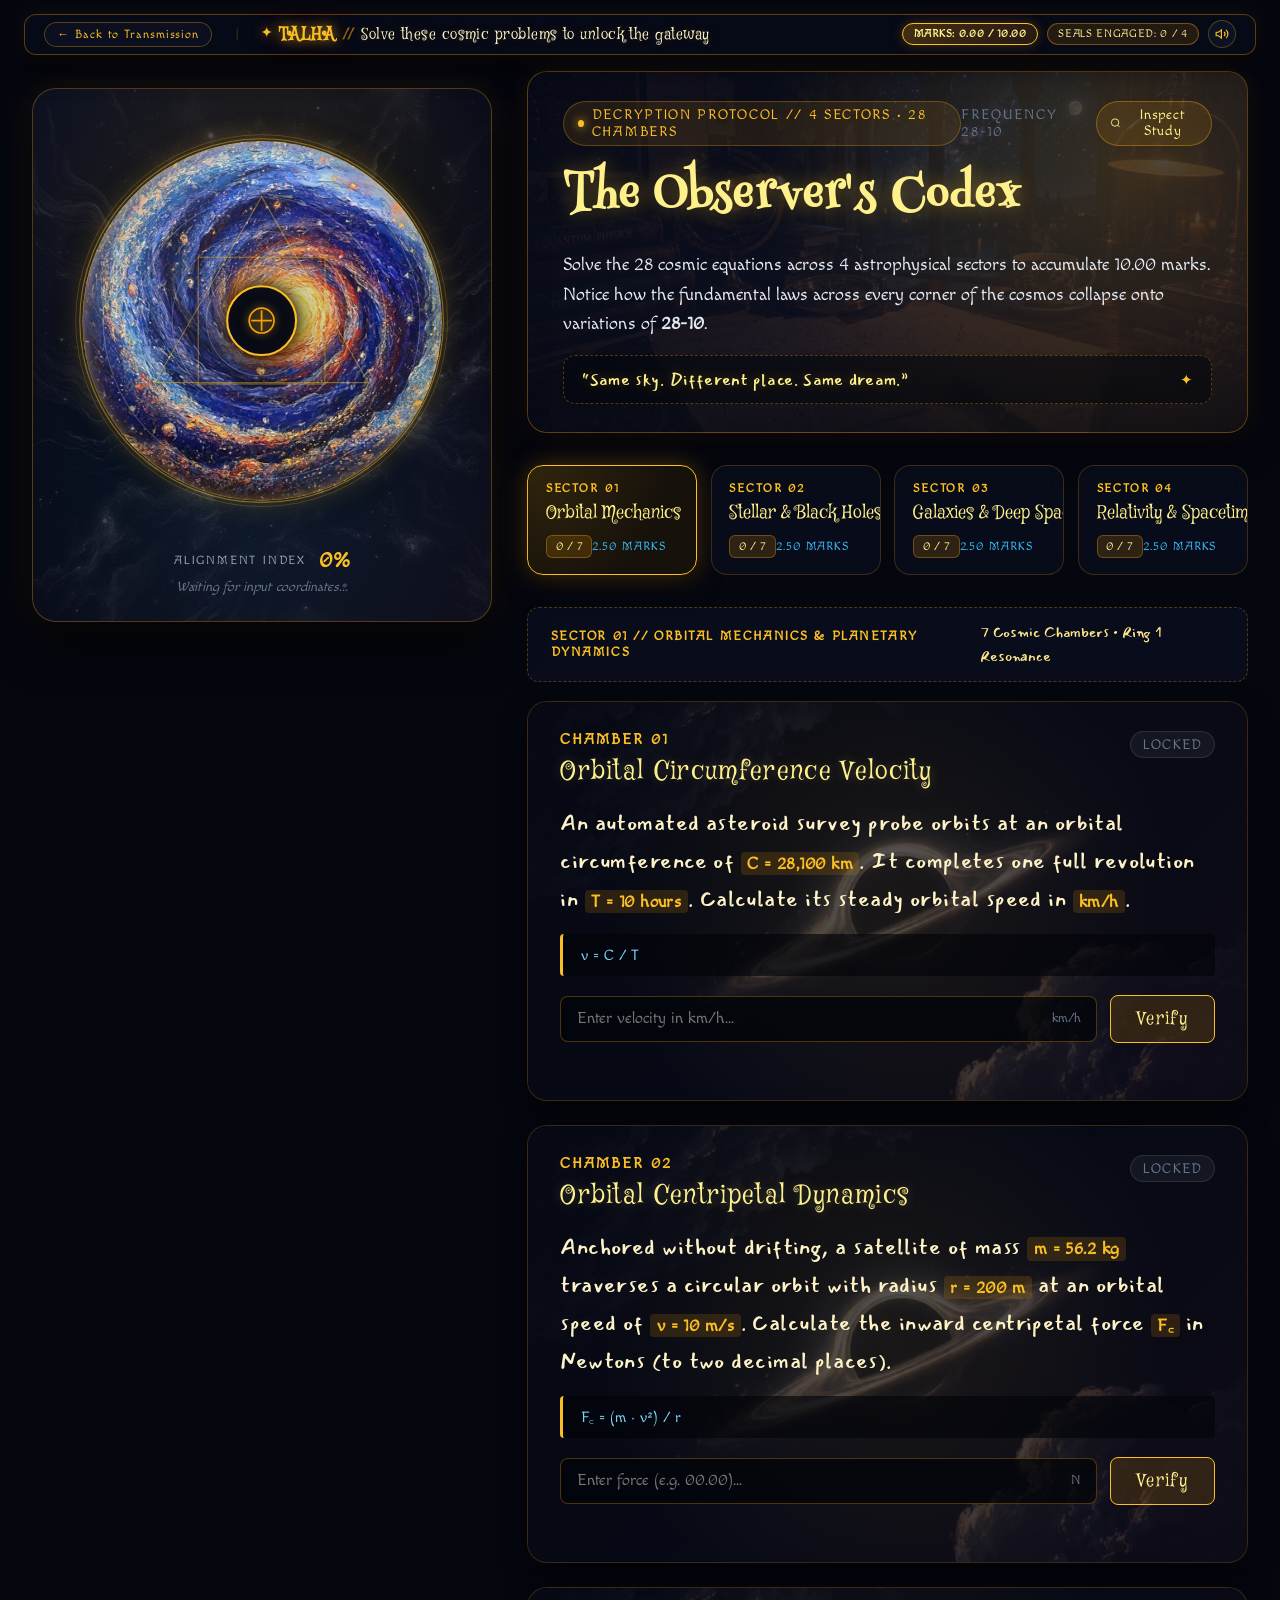
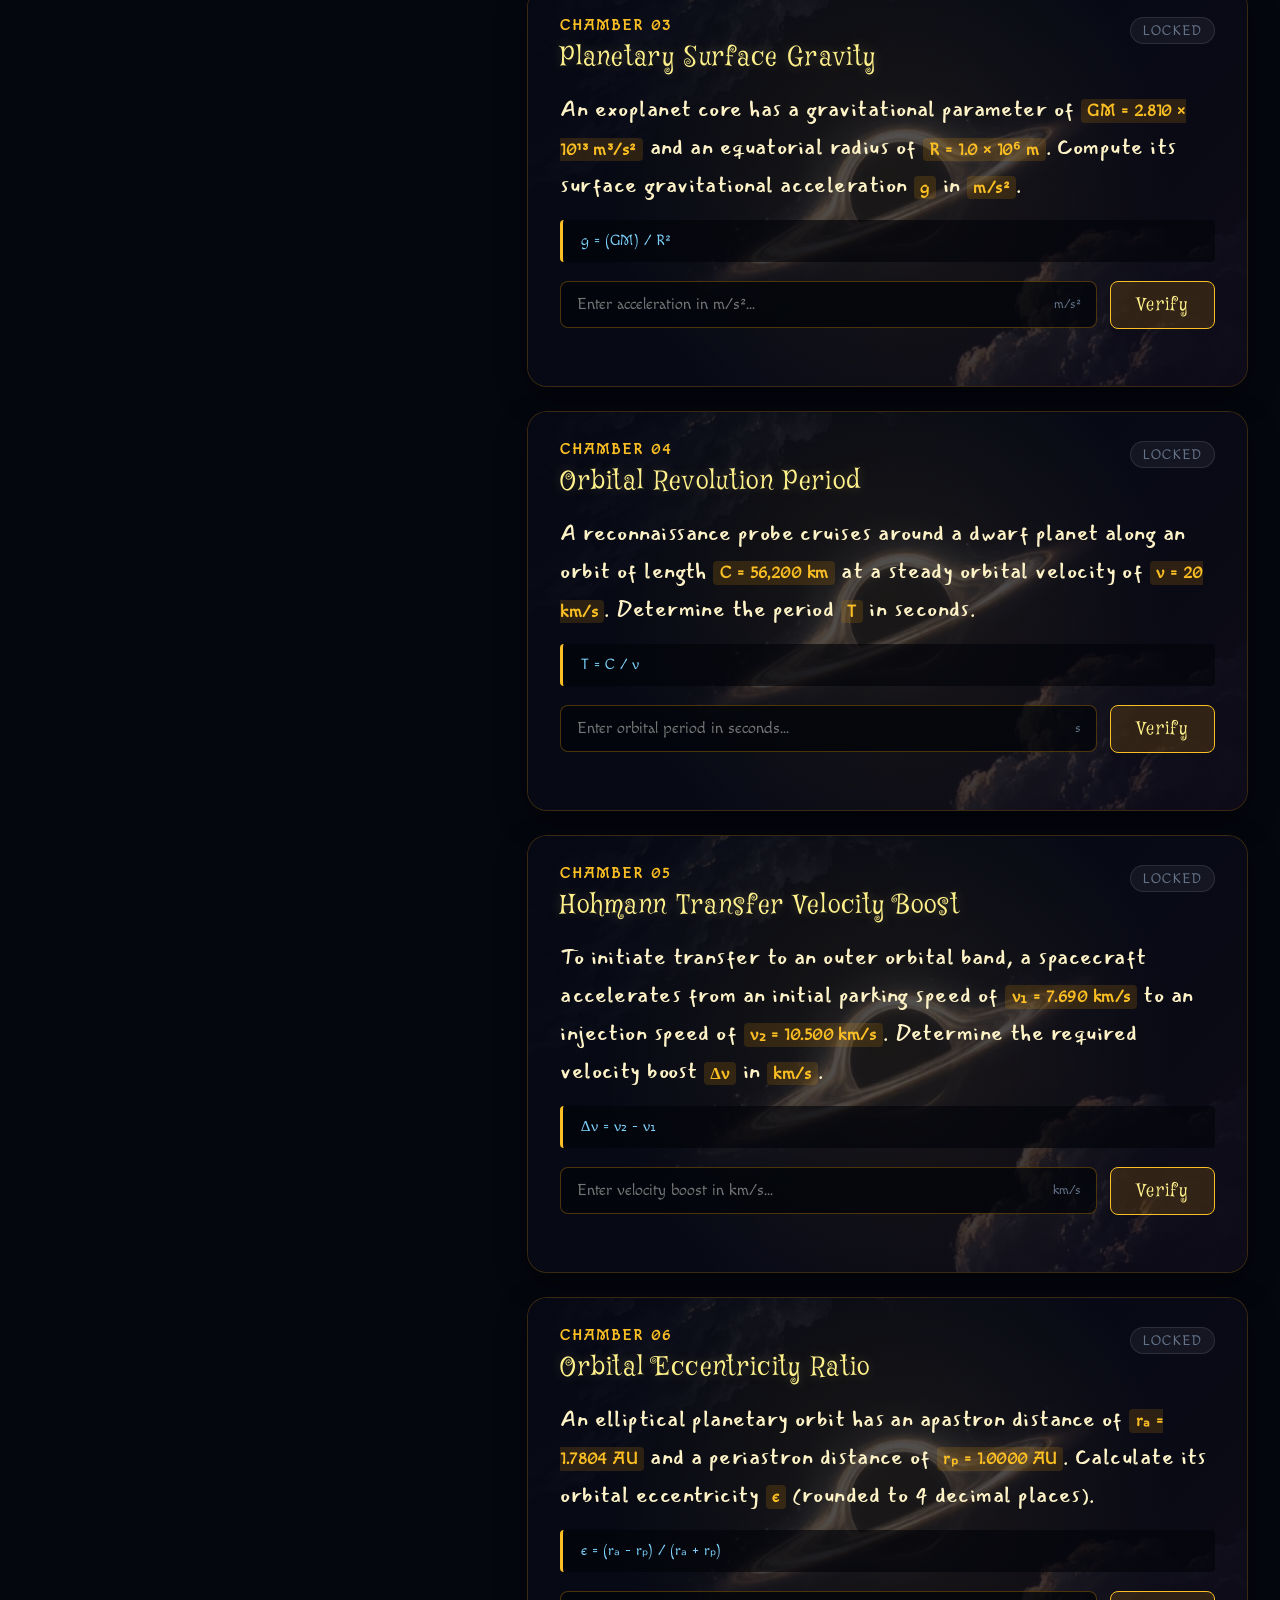
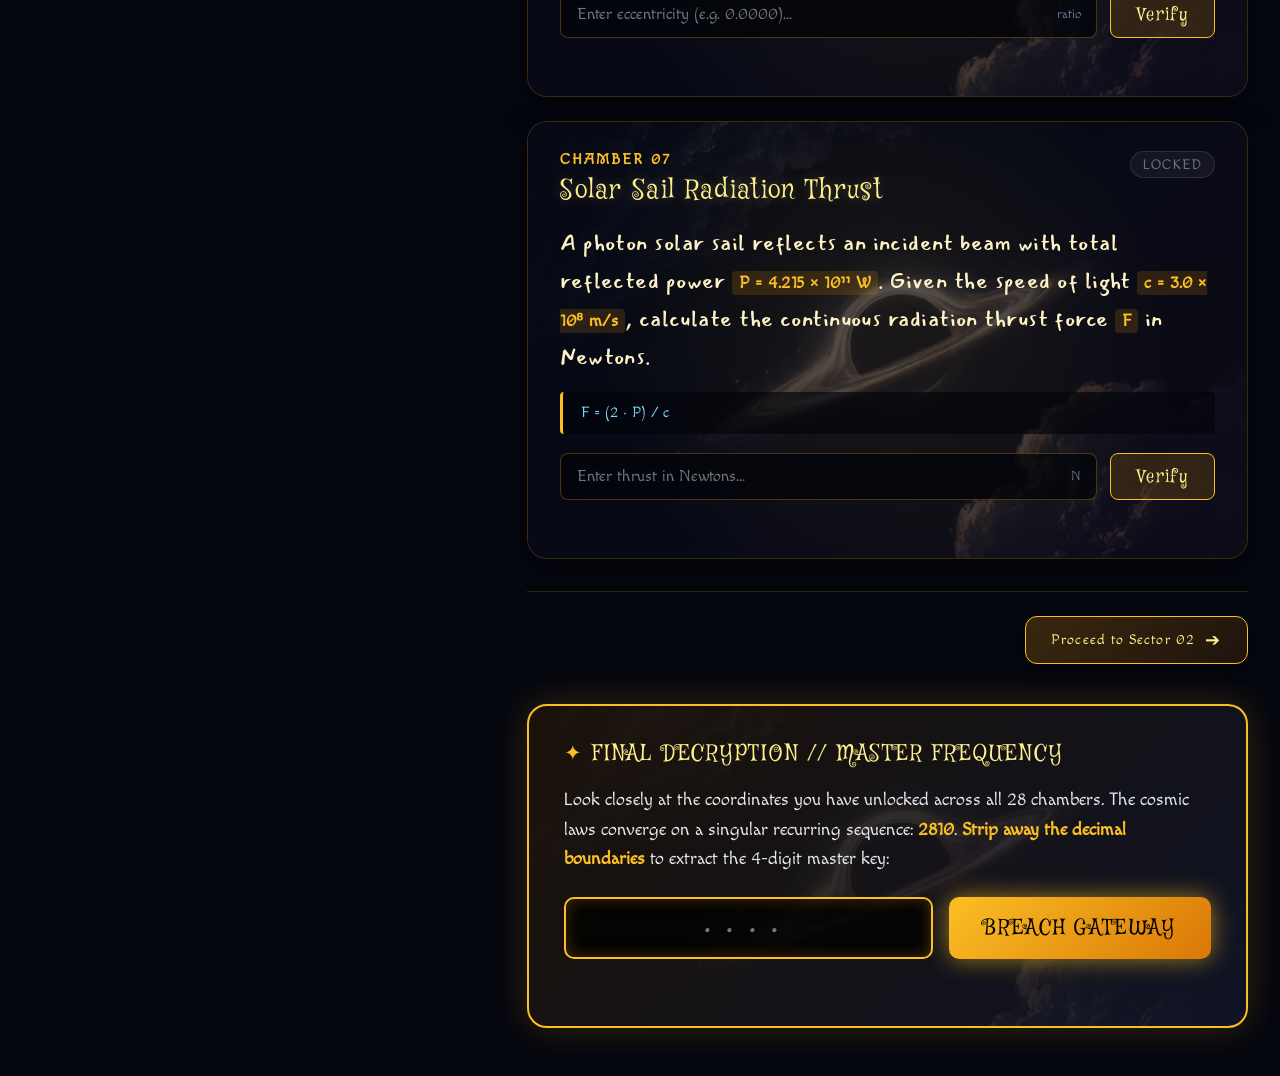
==== commit 5cb45662: "Update gateway and index features, styles, and assets" ====
--- a/gateway.html
+++ b/gateway.html
@@ -57,7 +57,7 @@
       <span class="badge-marks" id="badge-marks">MARKS: 0.00 / 10.00</span>
       <span class="badge-seals" id="badge-seals">SEALS ENGAGED: 0 / 4</span>
       <!-- Ambient Sound & SFX Audio Toggle Inside Header -->
-      <button id="audio-toggle" class="audio-toggle header-audio" aria-label="Toggle Sound">
+      <button id="audio-toggle" class="audio-toggle header-audio" aria-label="Toggle Sound" title="Toggle Sound">
         <svg id="sound-icon-on" class="sound-icon" viewBox="0 0 24 24" fill="none" stroke="currentColor" stroke-width="2">
           <polygon points="11 5 6 9 2 9 2 15 6 15 11 19 11 5"></polygon>
           <path d="M19.07 4.93a10 10 0 0 1 0 14.14M15.54 8.46a5 5 0 0 1 0 7.07"></path>
@@ -67,7 +67,6 @@
           <line x1="23" y1="9" x2="17" y2="15"></line>
           <line x1="17" y1="9" x2="23" y2="15"></line>
         </svg>
-        <span class="audio-label">AUDIO SFX</span>
       </button>
     </div>
   </header>
@@ -1117,15 +1116,6 @@
             <div id="master-feedback" class="master-feedback"></div>
           </div>
 
-          <!-- ================= DEV / PREVIEW SKIP BUTTON ================= -->
-          <div class="dev-skip-container">
-            <button id="btn-skip-dev" class="btn-dev-skip" title="Preview Final Gateway Breach">
-              <span class="skip-bolt">⚡</span>
-              <span>[DEV PREVIEW] Skip & Breach Gateway (Test Mode)</span>
-              <span class="skip-arrow">➔</span>
-            </button>
-          </div>
-
         </div>
       </section>
 
@@ -1135,12 +1125,92 @@
   <!-- ========================================================
        BREACH OVERLAY / FINAL PORTAL (REVEALED ON SOLVING 2810)
        ======================================================== -->
-  <div id="breach-modal" class="breach-modal hidden">
+  <div id="breach-modal" class="breach-modal hidden lockout-mode">
     <!-- Close Preview Button for testing -->
     <button id="btn-close-breach" class="btn-close-breach" title="Close Preview">✕</button>
     <div class="event-horizon-backdrop breach-version" style="background-image: url('assets/event-horizon.png');"></div>
     <div class="breach-burst-light"></div>
-    <div class="breach-content">
+
+    <!-- ========================================================
+         PRANK SCREEN: AI DETECTED & 48-HOUR RESTRICTION LOCKOUT
+         (COZY CELESTIAL AMBIANCE & 100% ENGLISH TRANSMISSION)
+         ======================================================== -->
+    <div id="prank-lockout-content" class="breach-content prank-lockout-content">
+      <div class="breach-badge">
+        <span class="pulse-dot golden"></span>
+        <span>SYNTHETIC FREQUENCY DETECTED // PROTOCOL 2810</span>
+      </div>
+
+      <h1 class="breach-title">THE VEIL REMAINS</h1>
+
+      <p class="breach-message compact-message">
+        An artificial intelligence signature was detected within your calculations.<br>
+        The quantum door responds only to human observation—access has been deferred.
+      </p>
+
+      <div class="cozy-restriction-badge">
+        <span class="pulse-dot golden"></span>
+        <span>48-HOUR CELESTIAL RECALIBRATION IN EFFECT</span>
+      </div>
+
+      <!-- Live 48-Hour Digital Countdown Clock (Warm Amber & Gold) -->
+      <div class="lockout-timer-widget">
+        <div class="digital-clock" id="digital-clock">
+          <div class="clock-unit">
+            <span class="clock-val" id="timer-hours">48</span>
+            <span class="clock-lbl">HOURS</span>
+          </div>
+          <span class="clock-sep">:</span>
+          <div class="clock-unit">
+            <span class="clock-val" id="timer-minutes">00</span>
+            <span class="clock-lbl">MINUTES</span>
+          </div>
+          <span class="clock-sep">:</span>
+          <div class="clock-unit">
+            <span class="clock-val" id="timer-seconds">00</span>
+            <span class="clock-lbl">SECONDS</span>
+          </div>
+        </div>
+        <div class="timer-progress-track">
+          <div class="timer-progress-fill" id="timer-progress-fill"></div>
+        </div>
+      </div>
+
+      <p class="breach-tagline">
+        Patience is the final coordinate. The stars will wait for you.
+      </p>
+
+      <!-- Restricted / Locked Button (Cozy Amber Glow) -->
+      <div class="lockout-btn-wrapper">
+        <button id="btn-restricted-locked" class="btn-portal btn-restricted-cozy" title="Access Deferred: Cooldown Active">
+          <span class="btn-portal-glow"></span>
+          <span class="btn-portal-text">SANCTUARY SEALED (COOLDOWN ACTIVE)</span>
+          <span class="btn-lock-symbol">🔒</span>
+        </button>
+        <p id="lockout-click-warning" class="lockout-click-warning hidden">✦ Celestial coordinates are settling. Cooldown is active.</p>
+      </div>
+
+      <!-- Navigation Options to Return & Re-examine -->
+      <div class="lockout-nav-options">
+        <button id="btn-revisit-codex" class="btn-ghost-lockout" title="Return to Codex Chambers">
+          <span>← Re-examine Equations</span>
+        </button>
+        <a href="index.html" class="btn-ghost-lockout" title="Replay Video Transmission">
+          <span>Replay Transmission ↺</span>
+        </a>
+      </div>
+
+      <p class="breach-footer-note">Protocol 2810 • Frequency Recalibration • Observer: TALHA</p>
+
+      <!-- Secret Creator Toggle: Allows Fariya to switch between Prank and Real Sanctuary -->
+      <button id="btn-secret-toggle" class="btn-secret-toggle" title="Creator Switch (Secret)">✦</button>
+    </div>
+
+    <!-- ========================================================
+         ORIGINAL SANCTUARY REVEAL (HIDDEN - PRESERVED 100%)
+         DO NOT DELETE - KEPT INTACT FOR LATER REVEAL
+         ======================================================== -->
+    <div id="real-breach-content" class="breach-content real-breach-content" style="display: none;">
       <div class="breach-badge">
         <span class="pulse-dot golden"></span>
         <span>GATEWAY OPENED // COORDINATES CONVERGED</span>
--- a/style.css
+++ b/style.css
@@ -33,6 +33,7 @@
   --font-almendra: 'Almendra', serif;
   --font-cinzel: 'Cinzel', serif;
   --font-orbitron: 'Orbitron', sans-serif;
+  --font-fluent: 'Outfit', -apple-system, BlinkMacSystemFont, 'Segoe UI', Roboto, sans-serif;
 
   /* Default Animatic Mappings */
   --font-body: var(--font-macondo);
@@ -252,45 +253,55 @@
 }
 
 /* ========================================================
-   STAGE 1: THE VIDEO TRANSMISSION
+   STAGE 1: THE VIDEO TRANSMISSION - TRUE FULLSCREEN
    ======================================================== */
 #view-video {
+  position: fixed !important;
+  inset: 0 !important;
+  width: 100vw !important;
+  height: 100vh !important;
+  margin: 0 !important;
+  padding: 0 !important;
+  overflow: hidden !important;
+  background: #000;
+  z-index: 10;
+  display: flex;
+  justify-content: center;
+  align-items: center;
+}
+
+#view-video.scene:not(.active) {
+  display: none !important;
+}
+
+.video-container {
+  position: absolute;
+  inset: 0;
+  width: 100vw;
+  height: 100vh;
+  max-width: none;
+  aspect-ratio: unset;
+  background: #000;
+  border-radius: 0;
+  border: none;
+  box-shadow: none;
+  overflow: hidden;
+  display: flex;
   flex-direction: column;
   justify-content: center;
   align-items: center;
 }
 
-.video-container {
-  position: relative;
-  width: 100%;
-  max-width: 960px;
-  aspect-ratio: 16 / 9;
-  background: #020307;
-  border-radius: 20px;
-  border: 1px solid rgba(245, 158, 11, 0.3);
-  box-shadow: 0 0 50px rgba(0, 0, 0, 0.9), 0 0 35px rgba(245, 158, 11, 0.15);
-  overflow: hidden;
-  display: flex;
-  flex-direction: column;
-  justify-content: center;
-  align-items: center;
-}
-
 .video-overlay-glow {
+  display: none !important;
+}
+
+#intro-video {
   position: absolute;
   inset: 0;
-  pointer-events: none;
-  box-shadow: inset 0 0 70px rgba(5, 7, 15, 0.9);
-  z-index: 2;
-}
-
-#intro-video {
   width: 100%;
   height: 100%;
   object-fit: cover;
-  position: absolute;
-  top: 0;
-  left: 0;
   z-index: 1;
 }
 
@@ -361,13 +372,20 @@
   bottom: 0;
   left: 0;
   right: 0;
-  height: 52px;
-  background: linear-gradient(to top, rgba(2, 3, 7, 0.95), transparent);
+  height: 36px;
+  background: transparent;
   z-index: 5;
   display: flex;
   align-items: center;
-  padding: 0 1.25rem;
+  padding: 0 1.5rem;
   gap: 1rem;
+  opacity: 0;
+  transition: opacity 0.3s ease;
+}
+
+.video-container:hover .video-controls,
+.video-controls:focus-within {
+  opacity: 1;
 }
 
 .btn-icon {
@@ -417,8 +435,18 @@
 }
 
 .video-next-wrapper {
-  margin-top: 1.5rem;
+  position: absolute;
+  bottom: 3rem;
+  left: 50%;
+  transform: translateX(-50%);
+  z-index: 25;
   text-align: center;
+  background: rgba(7, 10, 24, 0.9);
+  border: 1px solid rgba(245, 158, 11, 0.45);
+  padding: 1.2rem 2.5rem;
+  border-radius: 16px;
+  backdrop-filter: blur(16px);
+  box-shadow: 0 10px 40px rgba(0, 0, 0, 0.85), 0 0 25px rgba(245, 158, 11, 0.25);
   animation: fadeIn 0.8s ease forwards;
 }
 
@@ -511,140 +539,7 @@
   100% { transform: scale(0.95) translate(-18px, 22px); opacity: 0.72; }
 }
 
-/* LATERAL SCI-FI HUD TELEMETRY GRIDS & CROSSHAIRS */
-.hud-grid-flank {
-  position: absolute;
-  top: 50%;
-  transform: translateY(-50%);
-  display: flex;
-  flex-direction: column;
-  gap: 0.9rem;
-  z-index: 5;
-  pointer-events: none;
-  user-select: none;
-  opacity: 0.75;
-  transition: opacity 0.4s ease, transform 0.25s ease;
-}
-
-.hud-flank-left {
-  left: 3rem;
-  align-items: flex-start;
-}
-
-.hud-flank-right {
-  right: 3rem;
-  align-items: flex-end;
-}
-
-.hud-marker {
-  display: flex;
-  align-items: center;
-  gap: 0.5rem;
-  font-family: var(--font-mono);
-  font-size: 0.74rem;
-  color: var(--gold-light);
-  letter-spacing: 0.18em;
-  text-shadow: 0 0 12px rgba(245, 158, 11, 0.45);
-}
-
-.hud-crosshair {
-  color: var(--gold-bright);
-  font-size: 0.9rem;
-  font-weight: 700;
-  opacity: 0.9;
-  text-shadow: 0 0 8px var(--gold-bright);
-}
-
-.hud-ruler {
-  position: relative;
-  height: 220px;
-  display: flex;
-  align-items: center;
-  padding: 0 0.3rem;
-}
-
-.hud-ruler-line {
-  width: 1px;
-  height: 100%;
-  background: linear-gradient(180deg, transparent 0%, rgba(245, 158, 11, 0.45) 15%, rgba(245, 158, 11, 0.55) 50%, rgba(245, 158, 11, 0.45) 85%, transparent 100%);
-  box-shadow: 0 0 8px rgba(245, 158, 11, 0.25);
-}
-
-.hud-tick-group {
-  position: absolute;
-  top: 0;
-  left: 6px;
-  height: 100%;
-  display: flex;
-  flex-direction: column;
-  justify-content: space-between;
-}
-
-.hud-flank-right .hud-tick-group {
-  left: auto;
-  right: 6px;
-  align-items: flex-end;
-}
-
-.hud-tick {
-  height: 1px;
-  background: rgba(245, 158, 11, 0.38);
-}
-
-.hud-tick.major {
-  width: 16px;
-  background: var(--gold-bright);
-  box-shadow: 0 0 8px rgba(245, 158, 11, 0.5);
-}
-
-.hud-tick.minor {
-  width: 8px;
-  opacity: 0.55;
-}
-
-.hud-beacon {
-  position: absolute;
-  left: -3px;
-  top: 15%;
-  width: 7px;
-  height: 7px;
-  background: var(--gold-bright);
-  border-radius: 50%;
-  box-shadow: 0 0 12px var(--gold-bright), 0 0 20px #f59e0b;
-  animation: beaconScanLeft 5.5s infinite ease-in-out alternate;
-}
-
-.hud-flank-right .hud-beacon {
-  left: auto;
-  right: -3px;
-  animation: beaconScanRight 6.5s infinite ease-in-out alternate-reverse;
-}
-
-@keyframes beaconScanLeft {
-  0% { top: 10%; opacity: 0.4; }
-  50% { opacity: 1; transform: scale(1.3); }
-  100% { top: 90%; opacity: 0.4; }
-}
-
-@keyframes beaconScanRight {
-  0% { top: 85%; opacity: 0.4; }
-  50% { opacity: 1; transform: scale(1.3); }
-  100% { top: 15%; opacity: 0.4; }
-}
-
-/* Widescreen vs Compact Layout Adjustments */
-@media (max-width: 1240px) {
-  .hud-grid-flank {
-    opacity: 0.42;
-  }
-  .hud-flank-left { left: 1.2rem; }
-  .hud-flank-right { right: 1.2rem; }
-}
-
 @media (max-width: 1024px) {
-  .hud-grid-flank {
-    display: none;
-  }
   .side-nebula {
     opacity: 0.45;
   }
@@ -743,30 +638,36 @@
 }
 
 .curious-lead {
-  font-size: 1.25rem;
+  font-family: var(--font-fluent);
+  font-size: 1.32rem;
   font-weight: 500;
   color: var(--gold-light);
-  line-height: 1.5;
-  letter-spacing: 0.03em;
+  line-height: 1.55;
+  letter-spacing: 0.02em;
   text-shadow: 0 2px 14px rgba(0, 0, 0, 0.95), 0 0 30px rgba(0, 0, 0, 0.85);
 }
 
 .curious-body {
-  font-size: 1.02rem;
-  color: rgba(226, 232, 240, 0.85);
-  line-height: 1.75;
+  font-family: var(--font-fluent);
+  font-size: 1.08rem;
+  font-weight: 400;
+  color: rgba(226, 232, 240, 0.92);
+  line-height: 1.8;
+  letter-spacing: 0.015em;
+  text-shadow: 0 2px 10px rgba(0, 0, 0, 0.95), 0 0 25px rgba(0, 0, 0, 0.8);
+}
+
+.curious-quote {
+  font-family: var(--font-fluent);
+  font-size: 1.22rem;
+  font-weight: 400;
+  font-style: italic;
+  color: var(--gold-bright);
+  line-height: 1.6;
+  padding-top: 1.3rem;
+  position: relative;
+  border-top: none;
   letter-spacing: 0.02em;
-  text-shadow: 0 2px 10px rgba(0, 0, 0, 0.95), 0 0 25px rgba(0, 0, 0, 0.8);
-}
-
-.curious-quote {
-  font-family: var(--font-mansalva);
-  font-size: 1.28rem;
-  color: var(--gold-bright);
-  line-height: 1.55;
-  padding-top: 1.3rem;
-  position: relative;
-  border-top: none;
   text-shadow: 0 0 18px rgba(251, 191, 36, 0.35), 0 2px 10px rgba(0, 0, 0, 0.95);
 }
 
@@ -916,53 +817,56 @@
 
 .gateway-header {
   position: sticky !important;
-  top: 0.75rem !important;
+  top: 0.5rem !important;
   z-index: 100 !important;
   display: flex;
   justify-content: space-between;
   align-items: center;
-  padding: 0.65rem 1.6rem;
+  padding: 0.35rem 1.2rem;
   background: rgba(7, 10, 24, 0.94);
   border: 1px solid rgba(245, 158, 11, 0.35);
-  border-radius: 14px;
-  margin: 0.5rem 2rem 1.5rem 2rem;
+  border-radius: 12px;
+  margin: 0.35rem 1.5rem 1rem 1.5rem;
   backdrop-filter: blur(20px);
   box-shadow: 0 10px 30px rgba(0, 0, 0, 0.6), 0 0 20px rgba(245, 158, 11, 0.08);
+  flex-wrap: nowrap;
 }
 
 .header-left {
   display: flex;
   align-items: center;
-  gap: 0.6rem;
-  flex-wrap: wrap;
+  gap: 0.65rem;
+  flex-wrap: nowrap;
+  white-space: nowrap;
+}
+
+.gateway-header .btn-back-nav {
+  padding: 0.25rem 0.75rem;
+  font-size: 0.75rem;
 }
 
 .header-directive {
   display: inline-flex;
   align-items: center;
-  gap: 0.65rem;
+  gap: 0.5rem;
+  white-space: nowrap;
 }
 
 .directive-tag {
   font-family: var(--font-mystery);
   font-size: 1.15rem;
-  font-weight: 400;
+  font-weight: 700;
   color: var(--gold-bright);
   letter-spacing: 0.08em;
-  background: rgba(245, 158, 11, 0.12);
-  border: 1px solid rgba(245, 158, 11, 0.45);
-  padding: 0.2rem 0.75rem;
-  border-radius: 8px;
   display: inline-flex;
   align-items: center;
-  gap: 0.4rem;
-  box-shadow: 0 0 12px rgba(245, 158, 11, 0.25);
-  text-shadow: 0 0 8px rgba(251, 191, 36, 0.5);
+  gap: 0.35rem;
+  text-shadow: 0 0 12px rgba(251, 191, 36, 0.65), 0 0 24px rgba(217, 119, 6, 0.4);
 }
 
 .directive-tag .target-glyph {
   color: #fbbf24;
-  font-size: 0.85rem;
+  font-size: 0.8rem;
   line-height: 1;
 }
 
@@ -970,27 +874,42 @@
   color: rgba(245, 158, 11, 0.6);
   font-family: var(--font-mystery);
   font-weight: 700;
-  font-size: 1rem;
+  font-size: 0.95rem;
 }
 
 .directive-text {
   font-family: var(--font-mystery);
-  font-size: 1.05rem;
+  font-size: 0.95rem;
   color: #fef3c7;
-  letter-spacing: 0.04em;
+  letter-spacing: 0.03em;
   text-shadow: 0 0 10px rgba(251, 191, 36, 0.2);
+  white-space: nowrap;
 }
 
 .header-right {
   display: flex;
   align-items: center;
-  gap: 0.9rem;
+  gap: 0.55rem;
+  flex-wrap: nowrap;
+  white-space: nowrap;
 }
 
 .audio-toggle.header-audio {
   position: static !important;
-  padding: 0.4rem 0.85rem;
+  width: 28px;
+  height: 28px;
+  min-width: 28px;
+  padding: 0;
   margin: 0;
+  display: inline-flex;
+  align-items: center;
+  justify-content: center;
+  border-radius: 50%;
+}
+
+.audio-toggle.header-audio .sound-icon {
+  width: 14px;
+  height: 14px;
 }
 
 .system-title {
@@ -1010,29 +929,33 @@
 
 .badge-marks {
   font-family: var(--font-mono);
-  font-size: 0.82rem;
+  font-size: 0.7rem;
   font-weight: 700;
   color: #fef08a;
   background: linear-gradient(135deg, rgba(245, 158, 11, 0.25), rgba(217, 119, 6, 0.15));
   border: 1px solid var(--gold-bright);
-  padding: 0.35rem 0.95rem;
+  padding: 0.22rem 0.65rem;
   border-radius: 9999px;
-  letter-spacing: 0.1em;
-  box-shadow: 0 0 14px rgba(245, 158, 11, 0.3);
+  letter-spacing: 0.06em;
+  box-shadow: 0 0 12px rgba(245, 158, 11, 0.25);
   display: inline-flex;
   align-items: center;
-  gap: 0.4rem;
+  gap: 0.3rem;
+  white-space: nowrap;
+  line-height: 1.2;
 }
 
 .badge-seals {
   font-family: var(--font-mono);
-  font-size: 0.8rem;
+  font-size: 0.7rem;
   color: var(--gold-light);
   background: rgba(245, 158, 11, 0.12);
   border: 1px solid rgba(245, 158, 11, 0.4);
-  padding: 0.35rem 0.85rem;
+  padding: 0.22rem 0.65rem;
   border-radius: 9999px;
-  letter-spacing: 0.1em;
+  letter-spacing: 0.06em;
+  white-space: nowrap;
+  line-height: 1.2;
 }
 
 .gateway-main {
@@ -2037,10 +1960,10 @@
   display: flex;
   align-items: center;
   justify-content: center;
-  padding: 2rem;
+  padding: 1.2rem 1rem;
   text-align: center;
   backdrop-filter: blur(25px);
-  overflow: hidden;
+  overflow-y: auto;
   animation: fadeIn 0.8s ease forwards;
 }
 
@@ -2168,42 +2091,276 @@
   margin-top: 1rem;
 }
 
-/* DEV / TESTING BYPASS BUTTON */
-.dev-skip-container {
-  display: flex;
+/* ========================================================
+   COZY CELESTIAL PRANK SCREEN: HARMONIC RECALIBRATION (48-HR)
+   ======================================================== */
+.breach-modal.lockout-mode .breach-burst-light {
+  background: radial-gradient(circle, rgba(251, 191, 36, 0.42) 0%, rgba(217, 119, 6, 0.22) 50%, transparent 70%);
+}
+
+.prank-lockout-content {
+  position: relative;
+  z-index: 10;
+  max-width: 760px;
+  display: flex;
+  flex-direction: column;
+  align-items: center;
+  gap: 0.7rem;
+  text-align: center;
+  padding: 0.2rem 0;
+}
+
+.prank-lockout-content .breach-badge {
+  padding: 0.25rem 1.1rem;
+  font-size: 0.74rem;
+  letter-spacing: 0.16em;
+}
+
+.prank-lockout-content .breach-title {
+  font-family: var(--font-serif);
+  font-size: clamp(2rem, 4.2vw, 3.2rem);
+  font-weight: 900;
+  color: var(--gold-light);
+  letter-spacing: 0.08em;
+  text-shadow: 0 0 20px rgba(251, 191, 36, 0.8), 0 0 45px rgba(217, 119, 6, 0.45);
+  margin: 0;
+  line-height: 1.1;
+}
+
+.breach-message.compact-message {
+  font-size: 1.05rem;
+  line-height: 1.55;
+  color: var(--text-main);
+  max-width: 680px;
+  margin: 0;
+}
+
+.cozy-restriction-badge {
+  display: inline-flex;
+  align-items: center;
+  gap: 0.55rem;
+  padding: 0.32rem 1.2rem;
+  background: rgba(245, 158, 11, 0.12);
+  border: 1px solid var(--gold-bright);
+  border-radius: 9999px;
+  font-family: var(--font-mono);
+  font-size: 0.74rem;
+  color: var(--gold-light);
+  letter-spacing: 0.16em;
+  box-shadow: 0 0 18px rgba(245, 158, 11, 0.22);
+}
+
+/* Cozy Digital 48-Hour Countdown Clock Widget (Compact Warm Amber) */
+.lockout-timer-widget {
+  display: flex;
+  flex-direction: column;
+  align-items: center;
+  gap: 0.4rem;
+  width: 100%;
+  max-width: 480px;
+  margin: 0.1rem 0;
+}
+
+.digital-clock {
+  display: flex;
+  align-items: center;
   justify-content: center;
-  align-items: center;
-  margin: 2rem 0 3.5rem 0;
-}
-
-.btn-dev-skip {
+  gap: 0.65rem;
+}
+
+.clock-unit {
+  background: rgba(18, 15, 26, 0.9);
+  border: 1.5px solid rgba(251, 191, 36, 0.45);
+  border-radius: 12px;
+  padding: 0.5rem 1.1rem;
+  min-width: 86px;
+  text-align: center;
+  box-shadow: 0 0 22px rgba(245, 158, 11, 0.15), inset 0 0 12px rgba(245, 158, 11, 0.08);
+  backdrop-filter: blur(12px);
+}
+
+.clock-val {
+  font-family: 'Orbitron', monospace;
+  font-size: 2.1rem;
+  font-weight: 700;
+  color: var(--gold-light);
+  text-shadow: 0 0 14px rgba(251, 191, 36, 0.95), 0 0 28px rgba(217, 119, 6, 0.5);
+  line-height: 1;
+  display: block;
+}
+
+.clock-lbl {
+  font-family: var(--font-mono);
+  font-size: 0.62rem;
+  color: var(--text-dim);
+  letter-spacing: 0.2em;
+  margin-top: 0.25rem;
+  display: block;
+}
+
+.clock-sep {
+  font-family: 'Orbitron', monospace;
+  font-size: 1.8rem;
+  font-weight: 700;
+  color: var(--gold-bright);
+  text-shadow: 0 0 10px rgba(251, 191, 36, 0.8);
+  animation: blinkSep 1s infinite;
+  user-select: none;
+}
+
+@keyframes blinkSep {
+  0%, 100% { opacity: 1; }
+  50% { opacity: 0.25; }
+}
+
+.timer-progress-track {
+  width: 100%;
+  height: 5px;
+  background: rgba(255, 255, 255, 0.08);
+  border-radius: 9999px;
+  overflow: hidden;
+  margin-top: 0.15rem;
+  border: 1px solid rgba(251, 191, 36, 0.25);
+}
+
+.timer-progress-fill {
+  height: 100%;
+  width: 100%;
+  background: linear-gradient(90deg, #fbbf24 0%, #d97706 100%);
+  border-radius: 9999px;
+  box-shadow: 0 0 10px rgba(251, 191, 36, 0.85);
+  transition: width 1s linear;
+}
+
+.prank-lockout-content .breach-tagline {
+  font-family: var(--font-mansalva);
+  font-size: 1.25rem;
+  color: var(--gold-bright);
+  margin: 0;
+}
+
+/* Restricted Action Button & Feedback (Cozy Warm Amber) */
+.lockout-btn-wrapper {
+  display: flex;
+  flex-direction: column;
+  align-items: center;
+  gap: 0.35rem;
+}
+
+.btn-portal.btn-restricted-cozy {
   display: inline-flex;
   align-items: center;
-  gap: 0.65rem;
-  padding: 0.85rem 2rem;
-  background: rgba(239, 68, 68, 0.14);
-  border: 1px dashed rgba(239, 68, 68, 0.5);
+  gap: 0.75rem;
+  padding: 0.75rem 2.4rem;
+  background: linear-gradient(135deg, rgba(28, 22, 38, 0.95) 0%, rgba(16, 13, 24, 0.95) 100%);
+  border: 2px solid rgba(251, 191, 36, 0.5);
   border-radius: 9999px;
-  color: #fca5a5;
-  font-family: var(--font-mono);
-  font-size: 0.84rem;
-  letter-spacing: 0.12em;
+  color: var(--gold-light);
+  font-family: var(--font-mystery), var(--font-sans);
+  font-size: 1.2rem;
+  font-weight: 400;
+  letter-spacing: 0.08em;
+  cursor: not-allowed;
+  box-shadow: 0 0 28px rgba(245, 158, 11, 0.22), inset 0 0 16px rgba(245, 158, 11, 0.08);
+  position: relative;
+  overflow: hidden;
+  transition: all 0.3s ease;
+  margin-top: 0.15rem;
+}
+
+.btn-portal.btn-restricted-cozy:hover {
+  background: linear-gradient(135deg, rgba(38, 30, 50, 0.95) 0%, rgba(22, 18, 32, 0.95) 100%);
+  border-color: var(--gold-bright);
+  box-shadow: 0 0 35px rgba(245, 158, 11, 0.35);
+  transform: translateY(-2px);
+}
+
+.btn-lock-symbol {
+  font-size: 1.15rem;
+  filter: drop-shadow(0 0 6px rgba(251, 191, 36, 0.6));
+}
+
+@keyframes btnShake {
+  0%, 100% { transform: translateX(0); }
+  15%, 45%, 75% { transform: translateX(-6px); }
+  30%, 60%, 90% { transform: translateX(6px); }
+}
+
+.btn-shake {
+  animation: btnShake 0.45s cubic-bezier(0.36, 0.07, 0.19, 0.97) both;
+}
+
+.lockout-click-warning {
+  font-family: var(--font-mono);
+  font-size: 0.78rem;
+  color: var(--gold-bright);
+  margin: 0;
+  letter-spacing: 0.08em;
+  animation: fadeIn 0.25s ease;
+}
+
+.lockout-nav-options {
+  display: flex;
+  align-items: center;
+  justify-content: center;
+  gap: 0.85rem;
+  margin-top: 0.15rem;
+  flex-wrap: wrap;
+}
+
+.btn-ghost-lockout {
+  display: inline-flex;
+  align-items: center;
+  gap: 0.45rem;
+  padding: 0.45rem 1.3rem;
+  background: rgba(245, 158, 11, 0.08);
+  border: 1px solid rgba(245, 158, 11, 0.38);
+  border-radius: 9999px;
+  color: var(--gold-light);
+  font-family: var(--font-mono);
+  font-size: 0.78rem;
+  letter-spacing: 0.08em;
+  text-decoration: none;
   cursor: pointer;
-  transition: all 0.3s cubic-bezier(0.16, 1, 0.3, 1);
-  backdrop-filter: blur(8px);
-}
-
-.btn-dev-skip:hover {
-  background: rgba(239, 68, 68, 0.28);
-  border-color: #ef4444;
+  transition: all 0.25s ease;
+}
+
+.btn-ghost-lockout:hover {
+  background: rgba(245, 158, 11, 0.2);
+  border-color: var(--gold-bright);
   color: #ffffff;
   transform: translateY(-2px);
-  box-shadow: 0 0 25px rgba(239, 68, 68, 0.45);
-}
-
-.skip-bolt {
+  box-shadow: 0 0 16px rgba(245, 158, 11, 0.35);
+}
+
+.prank-lockout-content .breach-footer-note {
+  font-family: var(--font-mono);
+  font-size: 0.74rem;
+  color: var(--text-dim);
+  letter-spacing: 0.12em;
+  margin-top: 0.15rem;
+}
+
+/* Secret Creator Switch */
+.btn-secret-toggle {
+  position: fixed;
+  bottom: 12px;
+  right: 12px;
+  z-index: 100000;
+  background: transparent;
+  border: none;
   color: #fbbf24;
-  font-size: 1rem;
+  font-size: 1.1rem;
+  opacity: 0.18;
+  cursor: pointer;
+  transition: all 0.3s ease;
+  padding: 8px;
+}
+
+.btn-secret-toggle:hover {
+  opacity: 0.95;
+  transform: scale(1.3) rotate(90deg);
+  filter: drop-shadow(0 0 8px #fbbf24);
 }
 
 .skip-arrow {
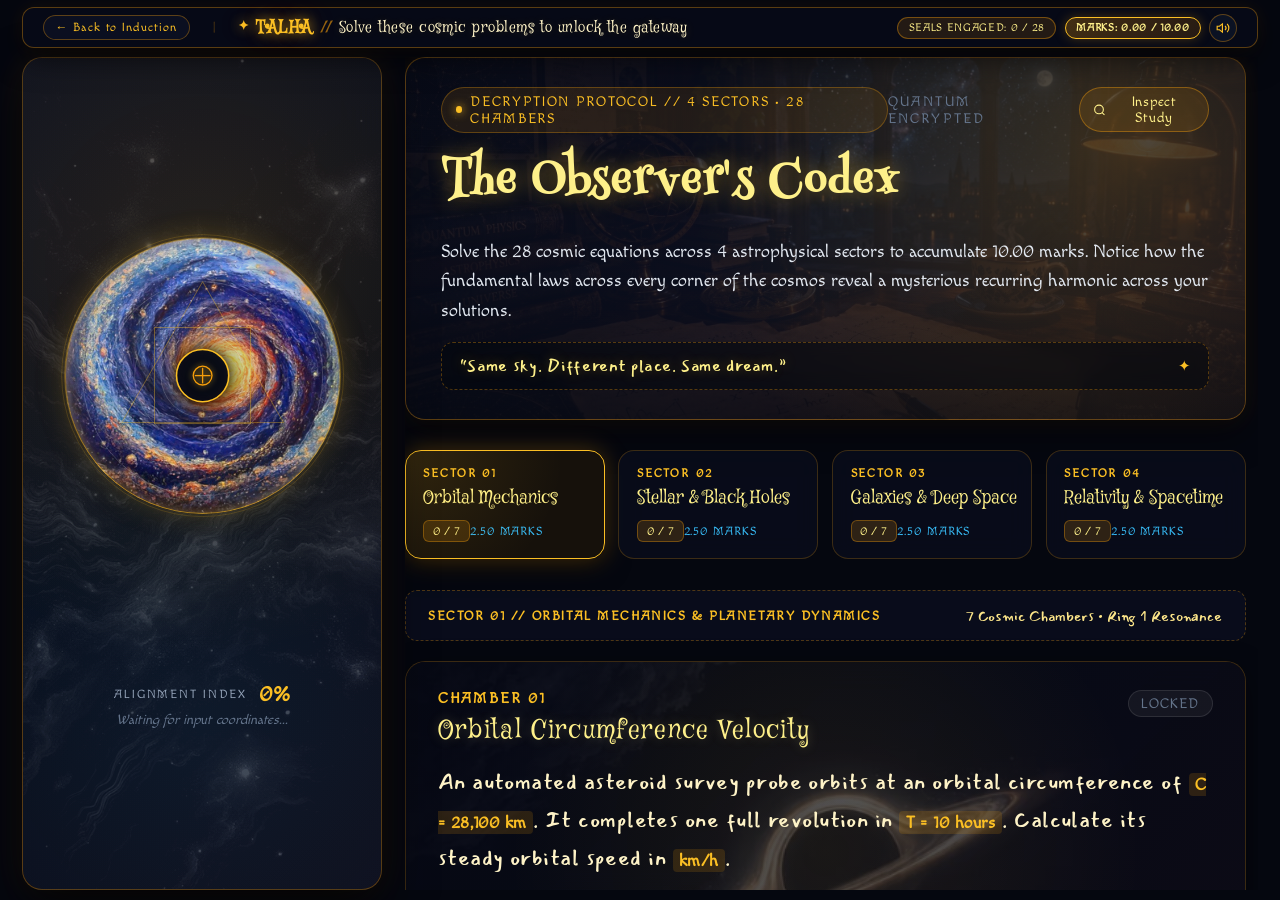
==== commit 24b8189a: "Add transmission and talha views, update gateway, index, and styles" ====
--- a/gateway.html
+++ b/gateway.html
@@ -43,8 +43,8 @@
        ======================================================== -->
   <header class="gateway-header">
     <div class="header-left">
-      <a href="index.html" class="btn-back-nav">
-        <span>← Back to Transmission</span>
+      <a href="talha.html" class="btn-back-nav">
+        <span>← Back to Induction</span>
       </a>
       <span class="system-divider">|</span>
       <div class="header-directive">
@@ -54,10 +54,10 @@
       </div>
     </div>
     <div class="header-right">
+      <span class="badge-seals" id="badge-seals">SEALS ENGAGED: 0 / 28</span>
       <span class="badge-marks" id="badge-marks">MARKS: 0.00 / 10.00</span>
-      <span class="badge-seals" id="badge-seals">SEALS ENGAGED: 0 / 4</span>
-      <!-- Ambient Sound & SFX Audio Toggle Inside Header -->
-      <button id="audio-toggle" class="audio-toggle header-audio" aria-label="Toggle Sound" title="Toggle Sound">
+      <!-- Ambient Cosmic Tune Toggle Inside Header -->
+      <button id="audio-toggle" class="audio-toggle header-audio" aria-label="Toggle Cosmic Tune" title="Toggle Cosmic Tune">
         <svg id="sound-icon-on" class="sound-icon" viewBox="0 0 24 24" fill="none" stroke="currentColor" stroke-width="2">
           <polygon points="11 5 6 9 2 9 2 15 6 15 11 19 11 5"></polygon>
           <path d="M19.07 4.93a10 10 0 0 1 0 14.14M15.54 8.46a5 5 0 0 1 0 7.07"></path>
@@ -164,7 +164,7 @@
                 <span>DECRYPTION PROTOCOL // 4 SECTORS • 28 CHAMBERS</span>
               </div>
               <div class="header-actions">
-                <span class="codex-tag">FREQUENCY 28-10</span>
+                <span class="codex-tag">QUANTUM ENCRYPTED</span>
                 <button id="btn-inspect-desk" class="btn-inspect-desk" title="Inspect Observer's Study & Field Notes">
                   <svg viewBox="0 0 24 24" fill="none" stroke="currentColor" stroke-width="2" width="14" height="14">
                     <circle cx="11" cy="11" r="8"></circle>
@@ -177,7 +177,7 @@
             <h2 class="notebook-title">The Observer's Codex</h2>
             <p class="notebook-subtitle">
               Solve the 28 cosmic equations across 4 astrophysical sectors to accumulate 10.00 marks.
-              Notice how the fundamental laws across every corner of the cosmos collapse onto variations of <strong>28-10</strong>.
+              Notice how the fundamental laws across every corner of the cosmos reveal a mysterious recurring harmonic across your solutions.
             </p>
             <div class="codex-inscription-bar">
               <span class="inscription-quote">“Same sky. Different place. Same dream.”</span>
@@ -1102,18 +1102,62 @@
           <div class="master-vault-card" id="master-vault-card">
             <div class="master-header">
               <span class="master-icon">✦</span>
-              <span class="master-title">FINAL DECRYPTION // MASTER FREQUENCY</span>
-            </div>
-            <p class="master-instruction">
-              Look closely at the coordinates you have unlocked across all 28 chambers. 
-              The cosmic laws converge on a singular recurring sequence: <strong>2810</strong>. 
-              <strong>Strip away the decimal boundaries</strong> to extract the 4-digit master key:
-            </p>
+              <span class="master-title">FINAL DECRYPTION // THE MACHINE'S CIPHER</span>
+            </div>
+
+            <div class="riddle-container">
+              <div class="riddle-scroll">
+                <p class="riddle-line riddle-lead">
+                  “Throughout the twenty-eight cosmic chambers, a shadow walked beside you in disguise.”
+                </p>
+                <div class="riddle-poem">
+                  <p class="poem-line"><em>“I possess no alphabet of twenty-six,</em></p>
+                  <p class="poem-line"><em>Nor do I count from zero up to nine.</em></p>
+                  <p class="poem-line"><em>In my domain, there exists only Light and Void, On and Off, True and False.”</em></p>
+                </div>
+                <p class="riddle-line riddle-climax">
+                  Discover the recurring coordinate from your journey, and speak it in the <strong>Machine's Tongue</strong> to awaken the core.
+                </p>
+              </div>
+            </div>
+
             <div class="master-input-row">
-              <input type="password" maxlength="4" id="master-passcode" placeholder="••••" autocomplete="off">
+              <input type="text" maxlength="24" id="master-passcode" placeholder="Enter decryption key..." autocomplete="off" spellcheck="false">
               <button id="btn-unlock-master" class="btn-master">BREACH GATEWAY</button>
             </div>
             <div id="master-feedback" class="master-feedback"></div>
+
+            <!-- COLLAPSIBLE HINT / CLUE DRAWER (CODEX ENIGMA) -->
+            <div class="master-clues-wrapper">
+              <button type="button" id="btn-toggle-clues" class="btn-clues-toggle" aria-expanded="false">
+                <span class="clue-btn-icon">🔮</span>
+                <span class="clue-btn-label">Need a hint to solve the cipher? Tap to open Codex Enigma</span>
+                <span class="clue-btn-arrow" id="clue-arrow">▼</span>
+              </button>
+              <div id="master-clues-drawer" class="master-clues-drawer hidden">
+                <div class="clue-item">
+                  <div class="clue-title"><span class="clue-num">HINT 01</span> // THE RECURRING COORDINATE</div>
+                  <p class="clue-text">
+                    Look back at the answers across your solved chambers. 
+                    If you disregard decimal points and measurement units, what 4-digit number quietly repeated throughout all sectors?
+                  </p>
+                </div>
+                <div class="clue-item">
+                  <div class="clue-title"><span class="clue-num">HINT 02</span> // THE MACHINE'S TONGUE</div>
+                  <p class="clue-text">
+                    The Stargate core does not think in human counting. 
+                    It communicates in an ancient logic that knows only two possible states.
+                  </p>
+                </div>
+                <div class="clue-item">
+                  <div class="clue-title"><span class="clue-num">HINT 03</span> // THE CONVERSION</div>
+                  <p class="clue-text">
+                    Convert the 4-digit coordinate you discovered into that two-state machine language. 
+                    The resulting key will be a 12-character sequence.
+                  </p>
+                </div>
+              </div>
+            </div>
           </div>
 
         </div>
@@ -1132,7 +1176,7 @@
     <div class="breach-burst-light"></div>
 
     <!-- ========================================================
-         PRANK SCREEN: AI DETECTED & 48-HOUR RESTRICTION LOCKOUT
+         PRANK SCREEN: AI DETECTED & 24-HOUR RESTRICTION LOCKOUT
          (COZY CELESTIAL AMBIANCE & 100% ENGLISH TRANSMISSION)
          ======================================================== -->
     <div id="prank-lockout-content" class="breach-content prank-lockout-content">
@@ -1150,14 +1194,14 @@
 
       <div class="cozy-restriction-badge">
         <span class="pulse-dot golden"></span>
-        <span>48-HOUR CELESTIAL RECALIBRATION IN EFFECT</span>
+        <span>24-HOUR CELESTIAL RECALIBRATION IN EFFECT</span>
       </div>
 
-      <!-- Live 48-Hour Digital Countdown Clock (Warm Amber & Gold) -->
+      <!-- Live 24-Hour Digital Countdown Clock (Warm Amber & Gold) -->
       <div class="lockout-timer-widget">
         <div class="digital-clock" id="digital-clock">
           <div class="clock-unit">
-            <span class="clock-val" id="timer-hours">48</span>
+            <span class="clock-val" id="timer-hours">24</span>
             <span class="clock-lbl">HOURS</span>
           </div>
           <span class="clock-sep">:</span>
@@ -1195,7 +1239,7 @@
         <button id="btn-revisit-codex" class="btn-ghost-lockout" title="Return to Codex Chambers">
           <span>← Re-examine Equations</span>
         </button>
-        <a href="index.html" class="btn-ghost-lockout" title="Replay Video Transmission">
+        <a href="transmission.html" class="btn-ghost-lockout" title="Replay Video Transmission">
           <span>Replay Transmission ↺</span>
         </a>
       </div>
--- a/style.css
+++ b/style.css
@@ -197,20 +197,20 @@
 
 .audio-toggle {
   position: fixed;
-  top: 1.5rem;
-  right: 2rem;
+  top: 1.2rem;
+  right: 1.5rem;
   z-index: 100;
   display: inline-flex;
   align-items: center;
-  gap: 0.5rem;
-  padding: 0.5rem 0.95rem;
+  justify-content: center;
+  width: 32px;
+  height: 32px;
+  min-width: 32px;
+  padding: 0;
   background: rgba(15, 23, 42, 0.7);
-  border: 1px solid rgba(245, 158, 11, 0.3);
-  border-radius: 9999px;
+  border: 1px solid rgba(245, 158, 11, 0.35);
+  border-radius: 50%;
   color: var(--gold-bright);
-  font-family: var(--font-mono);
-  font-size: 0.75rem;
-  letter-spacing: 0.08em;
   cursor: pointer;
   backdrop-filter: blur(8px);
   transition: all 0.3s ease;
@@ -368,24 +368,11 @@
 }
 
 .video-controls {
-  position: absolute;
-  bottom: 0;
-  left: 0;
-  right: 0;
-  height: 36px;
-  background: transparent;
-  z-index: 5;
-  display: flex;
-  align-items: center;
-  padding: 0 1.5rem;
-  gap: 1rem;
-  opacity: 0;
-  transition: opacity 0.3s ease;
-}
-
-.video-container:hover .video-controls,
-.video-controls:focus-within {
-  opacity: 1;
+  display: none !important;
+}
+
+.video-progress-bar {
+  display: none !important;
 }
 
 .btn-icon {
@@ -810,15 +797,21 @@
 /* ========================================================
    PAGE: GATEWAY.HTML (Split-Screen & Truly Sticky Layout)
    ======================================================== */
-.page-gateway-body {
-  padding-top: 0.5rem;
-  overflow-x: clip;
+body.page-gateway-body {
+  height: 100vh;
+  max-height: 100vh;
+  margin: 0;
+  padding: 0.45rem 1.4rem 0.6rem 1.4rem;
+  display: flex;
+  flex-direction: column;
+  overflow: hidden;
+  box-sizing: border-box;
 }
 
 .gateway-header {
-  position: sticky !important;
-  top: 0.5rem !important;
-  z-index: 100 !important;
+  position: relative !important;
+  top: 0 !important;
+  flex-shrink: 0;
   display: flex;
   justify-content: space-between;
   align-items: center;
@@ -826,10 +819,11 @@
   background: rgba(7, 10, 24, 0.94);
   border: 1px solid rgba(245, 158, 11, 0.35);
   border-radius: 12px;
-  margin: 0.35rem 1.5rem 1rem 1.5rem;
+  margin: 0 0 0.55rem 0;
   backdrop-filter: blur(20px);
   box-shadow: 0 10px 30px rgba(0, 0, 0, 0.6), 0 0 20px rgba(245, 158, 11, 0.08);
   flex-wrap: nowrap;
+  z-index: 100;
 }
 
 .header-left {
@@ -954,6 +948,8 @@
   padding: 0.22rem 0.65rem;
   border-radius: 9999px;
   letter-spacing: 0.06em;
+  display: inline-flex;
+  align-items: center;
   white-space: nowrap;
   line-height: 1.2;
 }
@@ -962,25 +958,32 @@
   position: relative;
   z-index: 10;
   width: 100%;
-  max-width: 1560px;
-  margin: 0 auto;
-  padding: 0 2rem 3rem 2rem;
+  max-width: 100%;
+  flex: 1;
+  min-height: 0;
+  margin: 0;
+  padding: 0;
+  display: flex;
+  flex-direction: column;
 }
 
 .split-layout {
+  flex: 1;
+  min-height: 0;
+  height: 100%;
   display: grid;
-  grid-template-columns: 460px 1fr;
-  gap: 2.2rem;
-  align-items: start;
+  grid-template-columns: clamp(360px, 27vw, 440px) 1fr;
+  gap: 1.4rem;
+  align-items: stretch;
 }
 
 /* ========================================================
-   LEFT PANE: TRULY STICKY VISUAL STARGATE LOCK (BELOW HEADER)
+   LEFT PANE: FULL-HEIGHT VISUAL STARGATE LOCK (RESPONSIVE VIEWPORT)
    ======================================================== */
 .left-pane {
-  position: sticky !important;
-  top: 5.5rem !important; /* Neatly sticks right below the sticky header */
-  align-self: start !important;
+  height: 100%;
+  min-height: 0;
+  align-self: stretch !important;
   z-index: 25;
   display: flex;
   flex-direction: column;
@@ -990,8 +993,8 @@
   overflow: hidden;
   background: linear-gradient(145deg, rgba(13, 18, 36, 0.88) 0%, rgba(8, 12, 26, 0.94) 50%, rgba(16, 14, 28, 0.92) 100%);
   border: 1px solid rgba(245, 158, 11, 0.32);
-  border-radius: 24px;
-  padding: 1.6rem 1.4rem;
+  border-radius: 20px;
+  padding: 1.2rem 1.4rem;
   backdrop-filter: blur(24px);
   box-shadow: 0 20px 50px rgba(0, 0, 0, 0.75), 0 0 35px rgba(245, 158, 11, 0.1);
 }
@@ -1013,7 +1016,7 @@
   content: '';
   position: absolute;
   inset: 0;
-  border-radius: 24px;
+  border-radius: 20px;
   background: radial-gradient(circle at 50% 25%, rgba(251, 191, 36, 0.12) 0%, transparent 60%),
               radial-gradient(circle at 50% 80%, rgba(56, 189, 248, 0.08) 0%, transparent 60%);
   pointer-events: none;
@@ -1025,24 +1028,28 @@
   z-index: 1;
   width: 100%;
   max-width: 420px;
+  height: 100%;
   display: flex;
   flex-direction: column;
   align-items: center;
+  justify-content: space-evenly;
 }
 
 .stargate-stage {
   position: relative;
-  width: 100%;
+  width: clamp(230px, 48vh, 390px);
+  max-width: 100%;
   aspect-ratio: 1 / 1;
   display: flex;
   align-items: center;
   justify-content: center;
+  flex-shrink: 1;
 }
 
 .vortex-frame {
   position: absolute;
-  width: 360px;
-  height: 360px;
+  width: 88%;
+  height: 88%;
   border-radius: 50%;
   overflow: hidden;
   pointer-events: none;
@@ -1185,13 +1192,14 @@
 }
 
 .lock-readout {
-  margin-top: 1.2rem;
+  margin-top: 0.4rem;
   width: 100%;
   display: flex;
   flex-direction: column;
   align-items: center;
-  gap: 0.35rem;
+  gap: 0.3rem;
   text-align: center;
+  flex-shrink: 0;
 }
 
 .readout-dial {
@@ -1221,18 +1229,49 @@
 }
 
 /* ========================================================
-   RIGHT PANE: THE OBSERVER'S NOTEBOOK
+   RIGHT PANE: INDEPENDENT COSMIC SCROLLING NOTEBOOK
    ======================================================== */
 .right-pane {
+  height: 100%;
+  min-height: 0;
+  overflow-y: auto;
+  overflow-x: hidden;
+  scroll-behavior: smooth;
   display: flex;
   flex-direction: column;
-  gap: 1.5rem;
+  gap: 1.4rem;
+  padding-right: 0.75rem;
+  scrollbar-width: thin;
+  scrollbar-color: rgba(245, 158, 11, 0.6) rgba(10, 14, 30, 0.45);
+}
+
+.right-pane::-webkit-scrollbar {
+  width: 8px;
+}
+
+.right-pane::-webkit-scrollbar-track {
+  background: rgba(10, 14, 30, 0.45);
+  border-radius: 9999px;
+  border: 1px solid rgba(245, 158, 11, 0.12);
+}
+
+.right-pane::-webkit-scrollbar-thumb {
+  background: linear-gradient(180deg, rgba(245, 158, 11, 0.7) 0%, rgba(217, 119, 6, 0.45) 100%);
+  border-radius: 9999px;
+  border: 1px solid rgba(245, 158, 11, 0.35);
+  box-shadow: 0 0 10px rgba(245, 158, 11, 0.25);
+}
+
+.right-pane::-webkit-scrollbar-thumb:hover {
+  background: linear-gradient(180deg, rgba(251, 191, 36, 0.95) 0%, rgba(245, 158, 11, 0.7) 100%);
+  box-shadow: 0 0 15px rgba(251, 191, 36, 0.45);
 }
 
 .notebook-wrapper {
   display: flex;
   flex-direction: column;
-  gap: 1.5rem;
+  gap: 1.4rem;
+  padding-bottom: 0;
 }
 
 /* SECTION HEADLINE CARD (The Observer's Study Header) */
@@ -1849,6 +1888,7 @@
   position: relative;
   overflow: hidden;
   margin-top: 1rem;
+  margin-bottom: 0;
   background: linear-gradient(135deg, rgba(30, 20, 10, 0.88), rgba(15, 20, 38, 0.92)),
               url('assets/event-horizon.png') center 48% / cover no-repeat;
   border: 2px solid var(--gold-bright);
@@ -1884,6 +1924,77 @@
   font-weight: 400;
   letter-spacing: 0.08em;
   color: var(--gold-light);
+}
+
+/* MASTER VAULT RIDDLE BOX */
+.riddle-container {
+  background: rgba(10, 16, 28, 0.75);
+  border-left: 3px solid var(--gold-bright);
+  border-radius: 0 12px 12px 0;
+  padding: 1.1rem 1.4rem;
+  box-shadow: inset 0 0 20px rgba(0, 0, 0, 0.5);
+  backdrop-filter: blur(6px);
+}
+
+.riddle-scroll {
+  display: flex;
+  flex-direction: column;
+  gap: 0.75rem;
+}
+
+.riddle-line {
+  font-family: var(--font-macondo);
+  font-size: 1.14rem;
+  color: #e2e8f0;
+  line-height: 1.6;
+  margin: 0;
+}
+
+.riddle-lead {
+  font-size: 1.2rem;
+  color: #fef08a;
+  letter-spacing: 0.015em;
+  font-style: italic;
+}
+
+.riddle-poem {
+  margin: 0.35rem 0;
+  padding: 0.75rem 1.1rem;
+  background: rgba(0, 0, 0, 0.45);
+  border-left: 2px solid var(--gold-bright);
+  border-radius: 6px;
+  display: flex;
+  flex-direction: column;
+  gap: 0.35rem;
+}
+
+.poem-line {
+  font-family: var(--font-macondo);
+  font-size: 1.08rem;
+  color: #fef08a;
+  line-height: 1.5;
+  margin: 0;
+  letter-spacing: 0.02em;
+}
+
+.riddle-hl {
+  color: var(--gold-bright);
+  font-weight: 600;
+}
+
+.riddle-climax {
+  color: #cbd5e1;
+  font-size: 1.08rem;
+  border-top: 1px dashed rgba(245, 158, 11, 0.3);
+  padding-top: 0.6rem;
+  margin-top: 0.2rem;
+}
+
+.riddle-climax strong {
+  color: #34d399;
+  letter-spacing: 0.12em;
+  font-family: var(--font-mono);
+  font-size: 1.15em;
 }
 
 .master-instruction {
@@ -1911,10 +2022,17 @@
   padding: 0.85rem 1.2rem;
   color: var(--gold-light);
   font-family: var(--font-mono);
-  font-size: 1.6rem;
-  letter-spacing: 0.6em;
+  font-size: 1.22rem;
+  letter-spacing: 0.16em;
   text-align: center;
   box-shadow: inset 0 0 15px rgba(245, 158, 11, 0.25);
+  transition: border-color 0.3s ease, box-shadow 0.3s ease;
+}
+
+.master-input-row input::placeholder {
+  font-size: 0.85rem;
+  letter-spacing: 0.08em;
+  color: rgba(251, 191, 36, 0.45);
 }
 
 .master-input-row input:focus {
@@ -1935,6 +2053,7 @@
   cursor: pointer;
   box-shadow: 0 0 25px rgba(251, 191, 36, 0.6);
   transition: all 0.3s ease;
+  white-space: nowrap;
 }
 
 .btn-master:hover {
@@ -1945,8 +2064,116 @@
 
 .master-feedback {
   font-family: var(--font-mono);
-  font-size: 0.88rem;
-  min-height: 1.2rem;
+  font-size: 0.9rem;
+  min-height: 1.3rem;
+  line-height: 1.45;
+  transition: all 0.3s ease;
+}
+
+/* MASTER VAULT CLUES & TRANSMISSION DRAWER */
+.master-clues-wrapper {
+  margin-top: 0.35rem;
+  display: flex;
+  flex-direction: column;
+  gap: 0.6rem;
+}
+
+.btn-clues-toggle {
+  display: flex;
+  align-items: center;
+  justify-content: space-between;
+  gap: 0.75rem;
+  background: rgba(245, 158, 11, 0.07);
+  border: 1px dashed rgba(245, 158, 11, 0.45);
+  border-radius: 8px;
+  padding: 0.65rem 1.1rem;
+  color: var(--gold-light);
+  font-family: var(--font-macondo);
+  font-size: 1.05rem;
+  cursor: pointer;
+  transition: all 0.25s ease;
+}
+
+.btn-clues-toggle:hover {
+  background: rgba(245, 158, 11, 0.15);
+  border-color: var(--gold-bright);
+  box-shadow: 0 0 15px rgba(245, 158, 11, 0.2);
+}
+
+.clue-btn-icon {
+  font-size: 1.15rem;
+}
+
+.clue-btn-label {
+  flex: 1;
+  text-align: left;
+}
+
+.clue-btn-arrow {
+  font-size: 0.8rem;
+  color: var(--gold-bright);
+  transition: transform 0.25s ease;
+}
+
+.clue-btn-arrow.rotated {
+  transform: rotate(180deg);
+}
+
+.master-clues-drawer {
+  background: rgba(10, 14, 26, 0.96);
+  border: 1px solid rgba(245, 158, 11, 0.3);
+  border-radius: 10px;
+  padding: 1.1rem 1.25rem;
+  display: flex;
+  flex-direction: column;
+  gap: 0.9rem;
+  box-shadow: inset 0 0 20px rgba(0, 0, 0, 0.6);
+  animation: fadeIn 0.3s ease forwards;
+}
+
+.master-clues-drawer.hidden {
+  display: none;
+}
+
+.clue-item {
+  border-left: 3px solid var(--gold-bright);
+  padding-left: 0.85rem;
+}
+
+.clue-title {
+  font-family: var(--font-mono);
+  font-size: 0.8rem;
+  color: var(--gold-bright);
+  letter-spacing: 0.08em;
+  margin-bottom: 0.25rem;
+  text-transform: uppercase;
+}
+
+.clue-num {
+  font-weight: 700;
+  color: #fef08a;
+}
+
+.clue-text {
+  font-family: var(--font-macondo);
+  font-size: 1rem;
+  color: #cbd5e1;
+  line-height: 1.5;
+  margin: 0;
+}
+
+.clue-text strong {
+  color: var(--gold-bright);
+}
+
+.clue-text code {
+  font-family: var(--font-mono);
+  background: rgba(0, 0, 0, 0.6);
+  padding: 0.15rem 0.45rem;
+  border-radius: 4px;
+  color: #34d399;
+  border: 1px solid rgba(52, 211, 153, 0.3);
+  font-size: 0.92em;
 }
 
 /* ========================================================
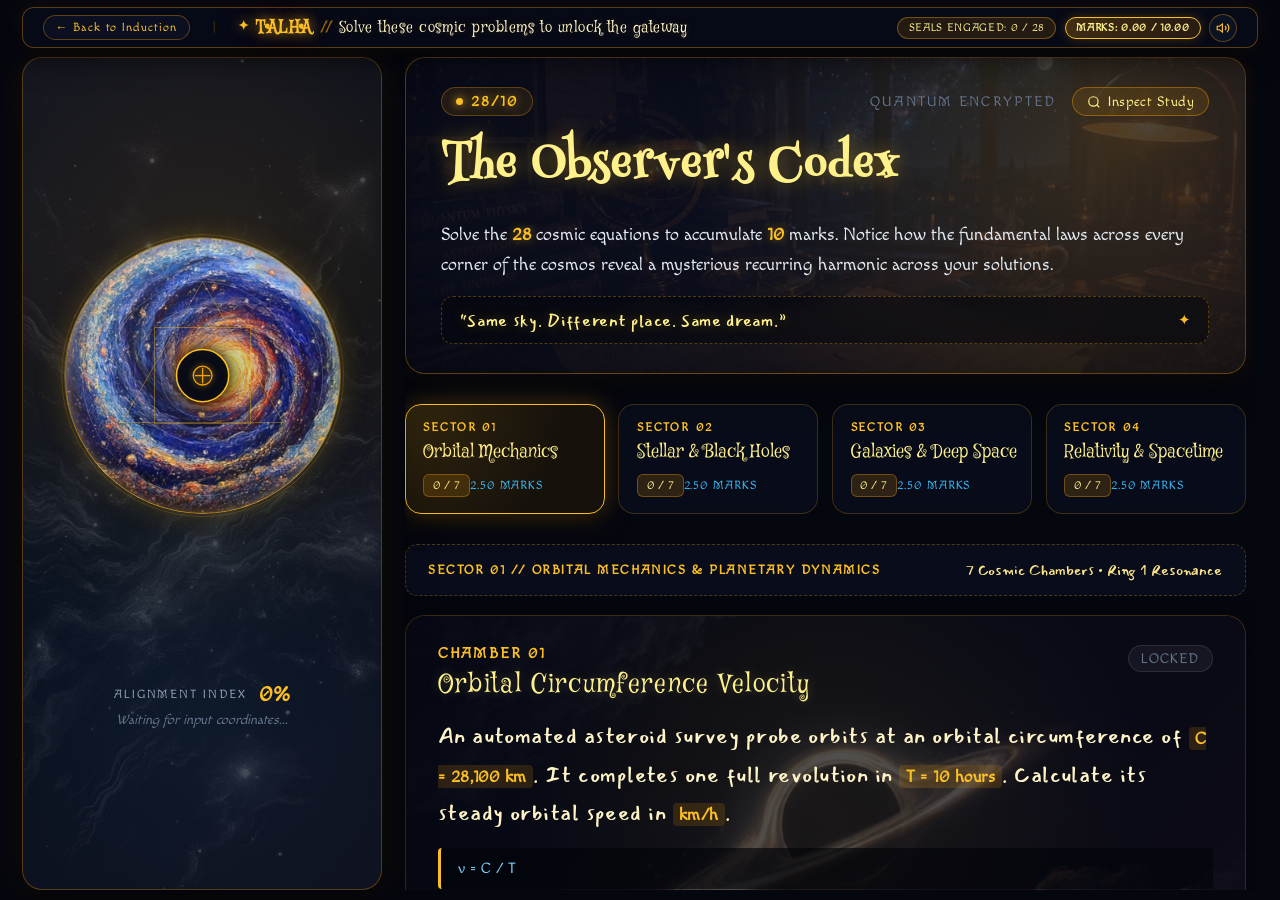
==== commit cbe2cac7: "Update gateway and talha UI/scripts, remove celestial-rings asset" ====
--- a/gateway.html
+++ b/gateway.html
@@ -4,6 +4,7 @@
   <meta charset="UTF-8">
   <meta name="viewport" content="width=device-width, initial-scale=1.0">
   <title>Quantum Gateway // The Observer's Codex</title>
+  <link rel="icon" type="image/svg+xml" href="assets/favicon.svg">
 
   <!-- Google Fonts: Eater, Mansalva, Henny Penny, Mystery Quest, Macondo, Almendra -->
   <link rel="preconnect" href="https://fonts.googleapis.com">
@@ -26,12 +27,23 @@
           <line x1="12" y1="17" x2="12" y2="21"></line>
         </svg>
       </div>
-      <div class="guard-tag">[ DESKTOP FREQUENCY REQUIRED ]</div>
-      <h2 class="guard-title">Open in your PC or Laptop</h2>
+
+      <h1 class="guard-talha-name">TALHA</h1>
+
+      <h2 class="guard-title">This universe was crafted exclusively for you.</h2>
+
       <p class="guard-desc">
-        This transmission contains multi-dimensional coordinate grids and quantum calculations engineered exclusively for a widescreen display.
+        Every frequency, puzzle, and cosmic secret here was designed specifically for your eyes—and no one else. But a phone screen cannot hold the scale, depth, and mysteries awaiting you inside.
       </p>
-      <p class="guard-sub">Please switch to your computer or laptop to access the gateway.</p>
+
+      <div class="guard-instruction">
+        <span class="guard-instruction-icon">💻</span>
+        <div class="guard-instruction-text">
+          <span>Please switch to your <strong>Desktop or Laptop</strong> to unlock the gateway.</span>
+        </div>
+      </div>
+
+      <p class="guard-sub-note">“Some mysteries of the universe can only be solved by those who observe carefully.”</p>
     </div>
   </div>
 
@@ -71,6 +83,12 @@
     </div>
   </header>
 
+  <!-- Ambient Cosmic Tune Track -->
+  <audio id="cosmic-tune-audio" preload="auto" loop>
+    <source src="assets/cosmic-tune.mp3" type="audio/mpeg">
+    <source src="assets/the_mountain-cosmic-587576.mp3" type="audio/mpeg">
+  </audio>
+
   <!-- ========================================================
        MAIN SPLIT-SCREEN LAYOUT
        ======================================================== -->
@@ -161,7 +179,7 @@
             <div class="notebook-header-top">
               <div class="notebook-badge">
                 <span class="pulse-dot"></span>
-                <span>DECRYPTION PROTOCOL // 4 SECTORS • 28 CHAMBERS</span>
+                <span>28/10</span>
               </div>
               <div class="header-actions">
                 <span class="codex-tag">QUANTUM ENCRYPTED</span>
@@ -176,7 +194,7 @@
             </div>
             <h2 class="notebook-title">The Observer's Codex</h2>
             <p class="notebook-subtitle">
-              Solve the 28 cosmic equations across 4 astrophysical sectors to accumulate 10.00 marks.
+              Solve the <strong>28</strong> cosmic equations to accumulate <strong>10</strong> marks.
               Notice how the fundamental laws across every corner of the cosmos reveal a mysterious recurring harmonic across your solutions.
             </p>
             <div class="codex-inscription-bar">
@@ -1116,7 +1134,7 @@
                   <p class="poem-line"><em>In my domain, there exists only Light and Void, On and Off, True and False.”</em></p>
                 </div>
                 <p class="riddle-line riddle-climax">
-                  Discover the recurring coordinate from your journey, and speak it in the <strong>Machine's Tongue</strong> to awaken the core.
+                  Discover the recurring coordinate from your journey to awaken the core.
                 </p>
               </div>
             </div>
@@ -1127,37 +1145,7 @@
             </div>
             <div id="master-feedback" class="master-feedback"></div>
 
-            <!-- COLLAPSIBLE HINT / CLUE DRAWER (CODEX ENIGMA) -->
-            <div class="master-clues-wrapper">
-              <button type="button" id="btn-toggle-clues" class="btn-clues-toggle" aria-expanded="false">
-                <span class="clue-btn-icon">🔮</span>
-                <span class="clue-btn-label">Need a hint to solve the cipher? Tap to open Codex Enigma</span>
-                <span class="clue-btn-arrow" id="clue-arrow">▼</span>
-              </button>
-              <div id="master-clues-drawer" class="master-clues-drawer hidden">
-                <div class="clue-item">
-                  <div class="clue-title"><span class="clue-num">HINT 01</span> // THE RECURRING COORDINATE</div>
-                  <p class="clue-text">
-                    Look back at the answers across your solved chambers. 
-                    If you disregard decimal points and measurement units, what 4-digit number quietly repeated throughout all sectors?
-                  </p>
-                </div>
-                <div class="clue-item">
-                  <div class="clue-title"><span class="clue-num">HINT 02</span> // THE MACHINE'S TONGUE</div>
-                  <p class="clue-text">
-                    The Stargate core does not think in human counting. 
-                    It communicates in an ancient logic that knows only two possible states.
-                  </p>
-                </div>
-                <div class="clue-item">
-                  <div class="clue-title"><span class="clue-num">HINT 03</span> // THE CONVERSION</div>
-                  <p class="clue-text">
-                    Convert the 4-digit coordinate you discovered into that two-state machine language. 
-                    The resulting key will be a 12-character sequence.
-                  </p>
-                </div>
-              </div>
-            </div>
+
           </div>
 
         </div>
--- a/style.css
+++ b/style.css
@@ -73,6 +73,7 @@
 
 /* ========================================================
    DEVICE SCREEN GUARD (DESKTOP & LAPTOP ONLY)
+   Exclusively addresses TALHA on mobile & small viewports
    ======================================================== */
 .screen-guard {
   display: none;
@@ -84,11 +85,13 @@
     position: fixed;
     inset: 0;
     z-index: 999999;
-    background: #030509;
+    background: radial-gradient(circle at center, rgba(13, 18, 36, 0.98) 0%, #030509 100%);
     align-items: center;
     justify-content: center;
-    padding: 2rem;
+    padding: 1.5rem 1rem;
     text-align: center;
+    overflow-y: auto;
+    -webkit-overflow-scrolling: touch;
   }
 
   .scene, .gateway-main, .gateway-header, .audio-toggle, #cosmic-canvas {
@@ -96,60 +99,116 @@
   }
 
   .guard-card {
-    max-width: 480px;
-    background: rgba(13, 18, 36, 0.95);
-    border: 2px solid var(--gold-bright);
-    border-radius: 24px;
-    padding: 2.8rem 2.2rem;
-    box-shadow: 0 0 50px rgba(245, 158, 11, 0.25);
+    max-width: 450px;
+    width: 100%;
+    max-height: 94vh;
+    overflow-y: auto;
+    background: rgba(13, 18, 36, 0.94);
+    border: 1.5px solid var(--gold-bright);
+    border-radius: 22px;
+    padding: 2.2rem 1.8rem;
+    box-shadow: 0 0 55px rgba(245, 158, 11, 0.3), inset 0 0 35px rgba(0, 0, 0, 0.8);
     display: flex;
     flex-direction: column;
     align-items: center;
-    gap: 1.2rem;
+    gap: 1rem;
+    backdrop-filter: blur(16px);
   }
 
   .guard-icon {
-    width: 64px;
-    height: 64px;
+    width: 52px;
+    height: 52px;
     color: var(--gold-bright);
-    filter: drop-shadow(0 0 15px rgba(245, 158, 11, 0.6));
+    filter: drop-shadow(0 0 16px rgba(245, 158, 11, 0.7));
     animation: guardPulse 2.5s infinite ease-in-out;
+    flex-shrink: 0;
   }
 
   @keyframes guardPulse {
-    0%, 100% { transform: scale(1); opacity: 0.8; }
-    50% { transform: scale(1.1); opacity: 1; filter: drop-shadow(0 0 25px rgba(251, 191, 36, 0.9)); }
+    0%, 100% { transform: scale(1); opacity: 0.85; }
+    50% { transform: scale(1.08); opacity: 1; filter: drop-shadow(0 0 25px rgba(251, 191, 36, 0.95)); }
   }
 
   .guard-tag {
     font-family: var(--font-mono);
-    font-size: 0.78rem;
-    letter-spacing: 0.2em;
+    font-size: 0.72rem;
+    letter-spacing: 0.18em;
     color: var(--gold-bright);
     background: rgba(245, 158, 11, 0.12);
     padding: 0.35rem 0.9rem;
     border-radius: 9999px;
-    border: 1px solid rgba(245, 158, 11, 0.3);
+    border: 1px solid rgba(245, 158, 11, 0.35);
+  }
+
+  .guard-talha-name {
+    font-family: var(--font-eater);
+    font-size: clamp(2.6rem, 11vw, 3.8rem);
+    font-weight: 400;
+    color: var(--gold-light);
+    letter-spacing: 0.18em;
+    line-height: 1;
+    margin: 0.2rem 0;
+    text-transform: uppercase;
+    text-shadow:
+      0 0 10px #fef08a,
+      0 0 20px #fbbf24,
+      0 0 40px #f59e0b,
+      0 0 70px #d97706,
+      0 0 110px #b45309;
+    animation: intenseAuraFlicker 4s infinite alternate ease-in-out;
   }
 
   .guard-title {
     font-family: var(--font-serif);
-    font-size: 1.8rem;
+    font-size: clamp(1.2rem, 4.2vw, 1.55rem);
     color: var(--gold-light);
-    line-height: 1.3;
+    line-height: 1.35;
+    margin: 0;
   }
 
   .guard-desc {
-    font-size: 0.95rem;
-    color: var(--text-muted);
-    line-height: 1.7;
+    font-family: var(--font-body);
+    font-size: 0.94rem;
+    color: #e2e8f0;
+    line-height: 1.65;
+    margin: 0;
   }
 
-  .guard-sub {
-    font-family: var(--font-mansalva);
-    font-size: 1.15rem;
+  .guard-instruction {
+    display: flex;
+    align-items: center;
+    gap: 0.8rem;
+    background: rgba(245, 158, 11, 0.1);
+    border: 1px solid rgba(245, 158, 11, 0.45);
+    border-radius: 14px;
+    padding: 0.85rem 1.1rem;
+    color: #fef08a;
+    font-size: 0.9rem;
+    line-height: 1.45;
+    text-align: left;
+    width: 100%;
+    box-sizing: border-box;
+  }
+
+  .guard-instruction-icon {
+    font-size: 1.5rem;
+    flex-shrink: 0;
+  }
+
+  .guard-instruction strong {
     color: var(--gold-bright);
-    margin-top: 0.5rem;
+    text-decoration: underline;
+    text-underline-offset: 3px;
+  }
+
+  .guard-sub-note {
+    font-family: var(--font-almendra);
+    font-style: italic;
+    font-size: 0.92rem;
+    color: rgba(251, 191, 36, 0.85);
+    margin: 0.3rem 0 0 0;
+    line-height: 1.5;
+    letter-spacing: 0.03em;
   }
 }
 
@@ -303,68 +362,6 @@
   height: 100%;
   object-fit: cover;
   z-index: 1;
-}
-
-.video-fallback {
-  position: relative;
-  z-index: 3;
-  display: flex;
-  flex-direction: column;
-  align-items: center;
-  gap: 1rem;
-  padding: 2rem;
-  text-align: center;
-}
-
-.radar-pulse {
-  width: 60px;
-  height: 60px;
-  border-radius: 50%;
-  border: 2px solid var(--gold-glow);
-  box-shadow: 0 0 20px var(--gold-glow);
-  animation: radarPing 2.5s infinite ease-out;
-}
-
-@keyframes radarPing {
-  0% { transform: scale(0.6); opacity: 1; }
-  100% { transform: scale(2.2); opacity: 0; }
-}
-
-.fallback-tag {
-  font-family: var(--font-mono);
-  font-size: 0.85rem;
-  color: var(--gold-bright);
-  letter-spacing: 0.2em;
-}
-
-.fallback-text {
-  font-size: 0.95rem;
-  color: var(--text-muted);
-}
-
-.fallback-text code {
-  color: var(--gold-light);
-  background: rgba(245, 158, 11, 0.1);
-  padding: 0.2rem 0.5rem;
-  border-radius: 4px;
-}
-
-.btn-ghost {
-  margin-top: 0.5rem;
-  padding: 0.6rem 1.4rem;
-  background: transparent;
-  border: 1px solid var(--gold-glow);
-  color: var(--gold-light);
-  border-radius: 8px;
-  font-family: var(--font-mono);
-  font-size: 0.85rem;
-  cursor: pointer;
-  transition: all 0.3s ease;
-}
-
-.btn-ghost:hover {
-  background: rgba(245, 158, 11, 0.2);
-  box-shadow: 0 0 18px rgba(245, 158, 11, 0.4);
 }
 
 .video-controls {
@@ -1355,9 +1352,17 @@
   border: 1px solid rgba(245, 158, 11, 0.3);
   border-radius: 9999px;
   font-family: var(--font-macondo);
-  font-size: 0.88rem;
+  font-size: 0.92rem;
+  font-weight: 700;
   color: var(--gold-bright);
-  letter-spacing: 0.12em;
+  letter-spacing: 0.15em;
+  text-shadow: 0 0 10px rgba(251, 191, 36, 0.5);
+}
+
+.notebook-badge strong {
+  color: #fff;
+  font-weight: 700;
+  text-shadow: 0 0 10px rgba(251, 191, 36, 0.8);
 }
 
 .codex-tag {
@@ -1385,6 +1390,12 @@
   line-height: 1.6;
   position: relative;
   z-index: 2;
+}
+
+.notebook-subtitle strong {
+  color: var(--gold-bright);
+  font-weight: 700;
+  text-shadow: 0 0 10px rgba(251, 191, 36, 0.45);
 }
 
 /* Inscription bar below subtitle */
@@ -2056,10 +2067,17 @@
   white-space: nowrap;
 }
 
-.btn-master:hover {
+.btn-master:hover:not(:disabled) {
   background: linear-gradient(135deg, #fef08a 0%, #f59e0b 100%);
   box-shadow: 0 0 40px rgba(251, 191, 36, 0.9);
   transform: translateY(-2px);
+}
+
+.btn-master:disabled {
+  opacity: 0.6;
+  cursor: not-allowed;
+  transform: none;
+  box-shadow: none;
 }
 
 .master-feedback {
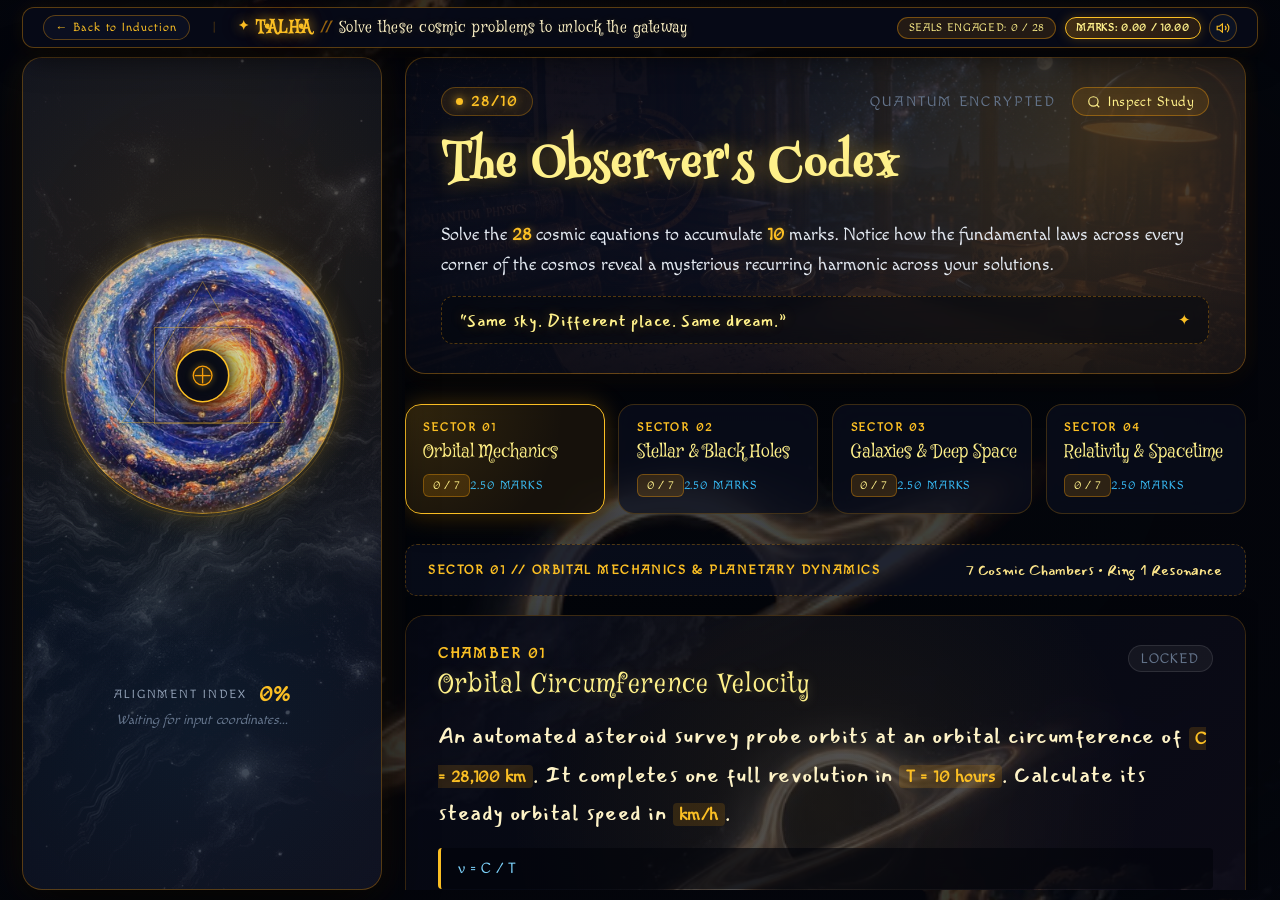
==== commit a1756aa7: "Enhance gateway interactions, styling, and talha audio handling" ====
--- a/gateway.html
+++ b/gateway.html
@@ -49,6 +49,10 @@
 
   <!-- Background Canvas for Atmospheric Starfield & Nebulae -->
   <canvas id="cosmic-canvas"></canvas>
+
+  <!-- Ambient Event Horizon Artwork Behind Gateway -->
+  <div class="event-horizon-backdrop gateway-main-backdrop" style="background-image: url('assets/event-horizon.png');"></div>
+  <div class="event-horizon-overlay gateway-main-overlay"></div>
 
   <!-- ========================================================
        TOP SYSTEM HEADER WITH BACK NAVIGATION (STICKY)
@@ -1161,6 +1165,7 @@
     <!-- Close Preview Button for testing -->
     <button id="btn-close-breach" class="btn-close-breach" title="Close Preview">✕</button>
     <div class="event-horizon-backdrop breach-version" style="background-image: url('assets/event-horizon.png');"></div>
+    <div class="event-horizon-overlay breach-overlay"></div>
     <div class="breach-burst-light"></div>
 
     <!-- ========================================================
--- a/style.css
+++ b/style.css
@@ -2209,6 +2209,7 @@
   text-align: center;
   backdrop-filter: blur(25px);
   overflow-y: auto;
+  overflow-x: hidden;
   animation: fadeIn 0.8s ease forwards;
 }
 
@@ -2218,8 +2219,43 @@
 }
 
 .event-horizon-backdrop.breach-version {
-  opacity: 0.48;
-  filter: contrast(1.2) brightness(1);
+  position: fixed;
+  top: -10%;
+  left: -10%;
+  width: 120%;
+  height: 120%;
+  opacity: 0.82;
+  filter: contrast(1.28) brightness(1.14) saturate(1.2);
+  pointer-events: none;
+  z-index: 1;
+  will-change: transform;
+}
+
+.breach-modal .event-horizon-overlay.breach-overlay {
+  position: fixed;
+  inset: 0;
+  pointer-events: none;
+  z-index: 2;
+}
+
+.event-horizon-backdrop.gateway-main-backdrop {
+  position: fixed;
+  top: -10%;
+  left: -10%;
+  width: 120%;
+  height: 120%;
+  opacity: 0.28;
+  filter: contrast(1.22) brightness(1.05) saturate(1.15);
+  pointer-events: none;
+  z-index: 0;
+  will-change: transform;
+}
+
+.event-horizon-overlay.gateway-main-overlay {
+  position: fixed;
+  inset: 0;
+  pointer-events: none;
+  z-index: 0;
 }
 
 .breach-burst-light {
